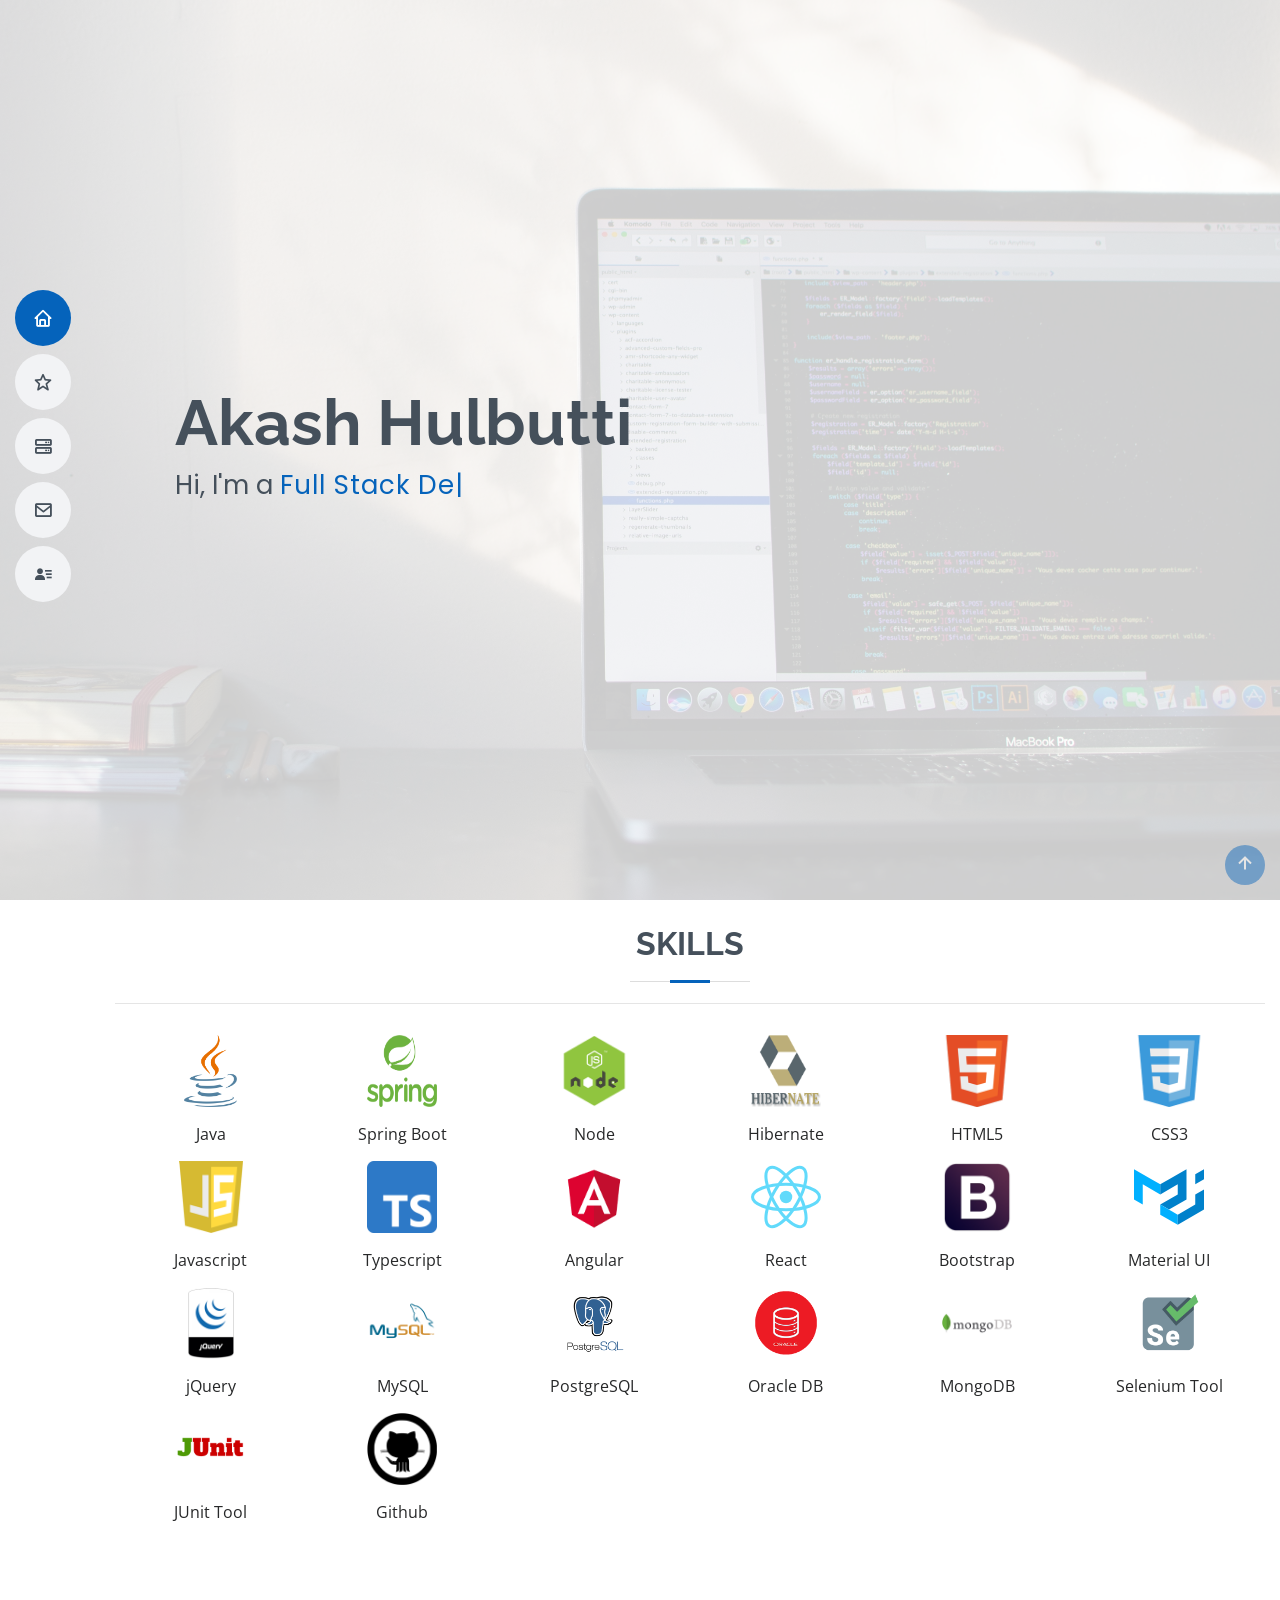
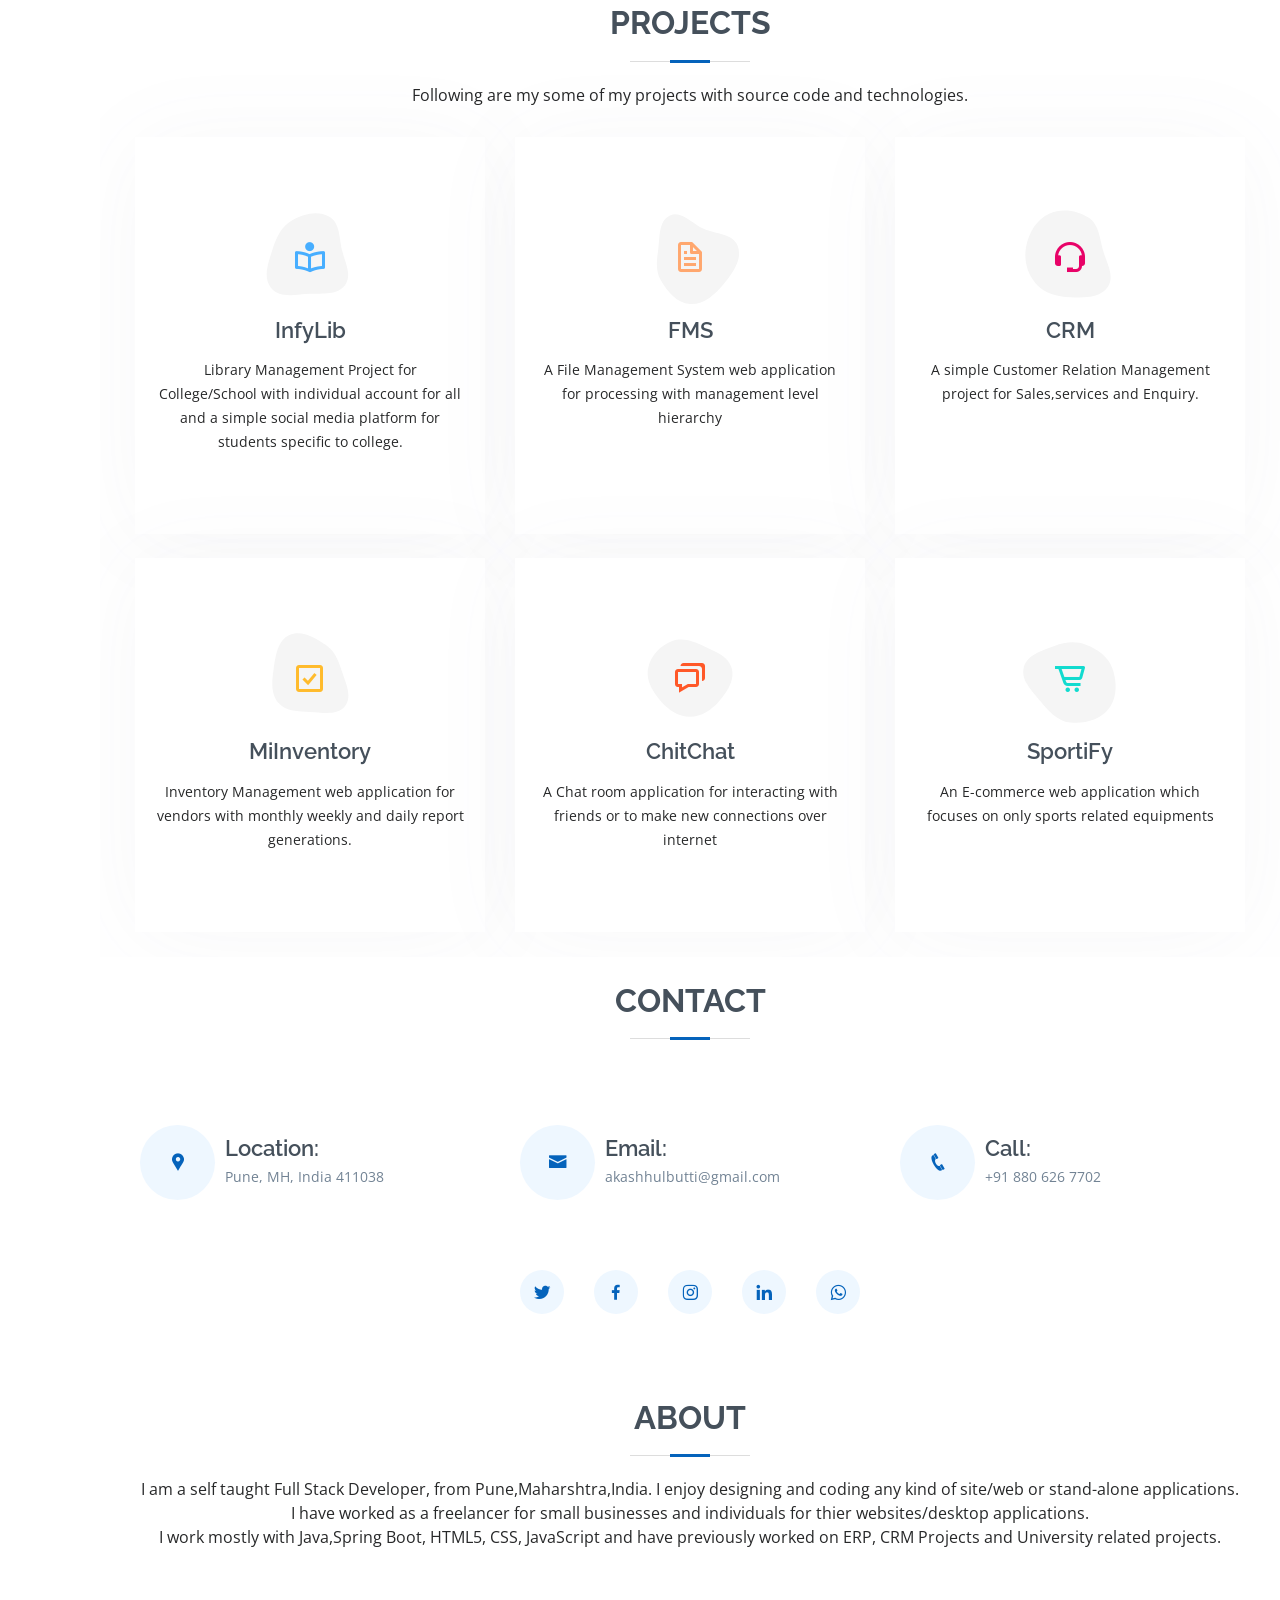
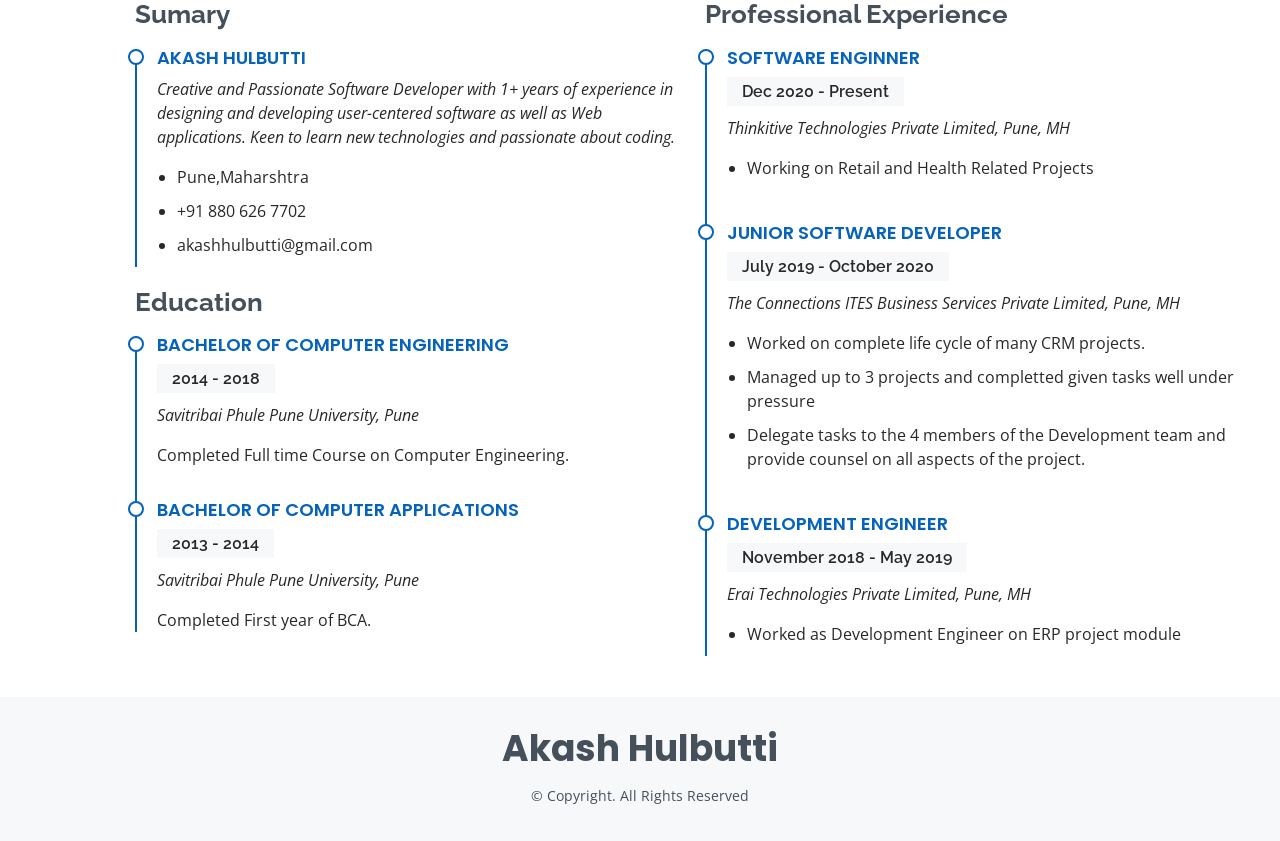
==== index.html @ effd0b64 "Added Portfolio Files" ====
<!DOCTYPE html>
<html lang="en">
  <head>
    <meta charset="utf-8" />
    <meta content="width=device-width, initial-scale=1.0" name="viewport" />

    <title>Akash Hulbutti</title>
    <meta content="" name="description" />
    <meta content="" name="keywords" />
    <link href="assets/img/favicon.png" rel="icon" />
    <link href="assets/img/apple-touch-icon.png" rel="apple-touch-icon" />
    <link
      href="https://fonts.googleapis.com/css?family=Open+Sans:300,300i,400,400i,600,600i,700,700i|Raleway:300,300i,400,400i,500,500i,600,600i,700,700i|Poppins:300,300i,400,400i,500,500i,600,600i,700,700i"
      rel="stylesheet"
    />
    <link
      href="assets/vendor/bootstrap/css/bootstrap.min.css"
      rel="stylesheet"
    />
    <link href="assets/vendor/icofont/icofont.min.css" rel="stylesheet" />
    <link href="assets/vendor/boxicons/css/boxicons.min.css" rel="stylesheet" />
    <link href="assets/vendor/venobox/venobox.css" rel="stylesheet" />
    <link
      href="assets/vendor/owl.carousel/assets/owl.carousel.min.css"
      rel="stylesheet"
    />
    <link href="assets/css/style.css" rel="stylesheet" />
    <link href="assets/vendor/aos/aos.css" rel="stylesheet" />
  </head>

  <body>
    <button type="button" class="mobile-nav-toggle d-xl-none">
      <i class="icofont-navigation-menu"></i>
    </button>
    <header id="header" class="d-flex flex-column justify-content-center">
      <nav class="nav-menu">
        <ul>
          <li class="active">
            <a href="#hero"><i class="bx bx-home"></i> <span>Home</span></a>
          </li>
          <li>
            <a href="#skills"><i class="bx bx-star"></i> <span>Skills</span></a>
          </li> 
          <li>
            <a href="#services"
              ><i class="bx bx-server"></i> <span>Projects</span></a
            >
          </li>
          <li>
            <a href="#contact"
              ><i class="bx bx-envelope"></i> <span>Contact</span></a
            >
          </li>
          <li>
            <a href="#resume"
              ><i class="bx bxs-user-detail"></i> <span>Summary</span></a
            >
          </li>
        </ul>
      </nav>
    </header>
    <section id="hero" class="d-flex flex-column justify-content-center">
      <div class="container" data-aos="zoom-in" data-aos-delay="100">
        <h1>Akash Hulbutti</h1>
        <p>
          Hi, I'm a
          <span class="typed" data-typed-items="Full Stack Developer"></span>
        </p>
      </div>
    </section>
    <main id="main">
    <!--  <section id="about" class="about">
        <div class="container" data-aos="fade-up">
          <div class="section-title">
            <h2>About</h2>
            <p>
              I am a self taught Full Stack Developer, from
              Pune,Maharshtra,India. I enjoy designing and coding any kind of
              site/web or stand-alone applications.
            </p>
            <p>
              I work mostly with Java,Spring Boot, HTML5, CSS, JavaScript and have previously worked on ERP,
              CRM Projects and University related projects.
            </p>
          </div>
        </div>
      </section>  -->  
 <section id="skills" class="skills">
        <div class="container-fluid" data-aos="fade-up">
          <div class="section-title">
            <h2>Skills</h2>
            <hr/>
            <div class="card ml-auto d-flex flex-row justify-content-around align-items-baseline mt-auto col-md-auto">
              <div class="row">
                  <div class="col-6 col-sm-6 col-md-3 col-lg-2">
                    <img alt="" src="assets/img/java-logo.png" class="responsive-img">Java
                  </div>
                  <div class="col-6 col-sm-6 col-md-3 col-lg-2">
                    <img alt="" src="assets/img/spring-boot.png" class="responsive-img">Spring Boot
                  </div>
                  <div class="col-6 col-sm-6 col-md-3 col-lg-2">
                    <img alt="" src="assets/img/nodejs.png" class="responsive-img">Node
                  </div>
                  <div class="col-6 col-sm-6 col-md-3 col-lg-2">
                    <img alt="" src="assets/img/hibernate-logo.png" class="responsive-img">Hibernate
                  </div>
                  <div class="col-6 col-sm-6 col-md-3 col-lg-2">
                    <img alt="" src="assets/img/html5.png" class="responsive-img">HTML5
                  </div>
                  <div class="col-6 col-sm-6 col-md-3 col-lg-2">
                    <img alt="" src="assets/img/css3.png" class="responsive-img">CSS3
                  </div>
                  <div class="col-6 col-sm-6 col-md-3 col-lg-2">
                    <img alt="" src="assets/img/javascript.png" class="responsive-img">Javascript
                  </div>
                  <div class="col-6 col-sm-6 col-md-3 col-lg-2">
                    <img alt="" src="assets/img/typescript-logo.png" class="responsive-img">Typescript
                  </div>
                  <div class="col-6 col-sm-6 col-md-3 col-lg-2">
                    <img alt="" src="assets/img/angular-logo.png" class="responsive-img">Angular
                  </div>
                  <div class="col-6 col-sm-6 col-md-3 col-lg-2">
                    <img alt="" src="assets/img/react-logo.svg" class="responsive-img">React
                  </div>
                  <div class="col-6 col-sm-6 col-md-3 col-lg-2">
                    <img alt="" src="assets/img/bootstrap.png" class="responsive-img">Bootstrap
                  </div>
                  <div class="col-6 col-sm-6 col-md-3 col-lg-2">
                    <img alt="" src="assets/img/material-ui-logo.svg" class="responsive-img">Material UI
                  </div>
                  <div class="col-6 col-sm-6 col-md-3 col-lg-2">
                    <img alt="" src="assets/img/jquery.png" class="responsive-img">jQuery
                  </div>
                  <div class="col-6 col-sm-6 col-md-3 col-lg-2">
                    <img alt="" src="assets/img/mysql-logo.png" class="responsive-img">MySQL
                  </div>
                  <div class="col-6 col-sm-6 col-md-3 col-lg-2">
                    <img alt="" src="assets/img/postgresql.png" class="responsive-img">PostgreSQL
                  </div>
                  <div class="col-6 col-sm-6 col-md-3 col-lg-2">
                    <img alt="" src="assets/img/oracle-db-logo.png" class="responsive-img">Oracle DB
                  </div>
                  <div class="col-6 col-sm-6 col-md-3 col-lg-2">
                    <img alt="" src="assets/img/mongodb.png" class="responsive-img">MongoDB
                  </div>
                  <div class="col-6 col-sm-6 col-md-3 col-lg-2">
                    <img alt="" src="assets/img/selenium-logo.png" class="responsive-img">Selenium Tool
                  </div>
                  <div class="col-6 col-sm-6 col-md-3 col-lg-2">
                    <img alt="" src="assets/img/junit-logo.png" class="responsive-img">JUnit Tool
                  </div>
                  <div class="col-6 col-sm-6 col-md-3 col-lg-2"> 
                    <img alt="" src="assets/img/github.png" class="responsive-img">Github
                  </div> 
                </div>
            </div>
        </div>
      </section>
      <section id="services" class="services">
        <div class="container" data-aos="fade-up">
          <div class="section-title">
            <h2>Projects</h2>
            <p>
              Following are my some of my projects with source code and technologies.
            </p>
          </div>

          <div class="row">
            <div
              class="col-lg-4 col-md-6 d-flex align-items-stretch"
              data-aos="zoom-in"
              data-aos-delay="100"
            >
              <div class="icon-box iconbox-blue">
                <div class="icon">
                  <svg
                    width="100"
                    height="100"
                    viewBox="0 0 600 600"
                    xmlns="http://www.w3.org/2000/svg"
                  >
                    <path
                      stroke="none"
                      stroke-width="0"
                      fill="#f5f5f5"
                      d="M300,521.0016835830174C376.1290562159157,517.8887921683347,466.0731472004068,529.7835943286574,510.70327084640275,468.03025145048787C554.3714126377745,407.6079735673963,508.03601936045806,328.9844924480964,491.2728898941984,256.3432110539036C474.5976632858925,184.082847569629,479.9380746630129,96.60480741107993,416.23090153303,58.64404602377083C348.86323505073057,18.502131276798302,261.93793281208167,40.57373210992963,193.5410806939664,78.93577620505333C130.42746243093433,114.334589627462,98.30271207620316,179.96522072025542,76.75703585869454,249.04625023123273C51.97151888228291,328.5150500222984,13.704378332031375,421.85034740162234,66.52175969318436,486.19268352777647C119.04800174914682,550.1803526380478,217.28368757567262,524.383925680826,300,521.0016835830174"
                    ></path>
                  </svg>
                  <i class="bx bx-book-reader"></i>
                </div>
                <h4><a href="">InfyLib</a></h4>
                <p>
                  Library Management Project for College/School with 
                  individual account for all and a simple social media platform for 
                  students specific to college.       
                </p>
               <!-- <a href=""><i class="bx bxl-git">Source</i></a> -->
              </div>
            </div>

            <div
              class="col-lg-4 col-md-6 d-flex align-items-stretch mt-4 mt-md-0"
              data-aos="zoom-in"
              data-aos-delay="200"
            >
              <div class="icon-box iconbox-orange">
                <div class="icon">
                  <svg
                    width="100"
                    height="100"
                    viewBox="0 0 600 600"
                    xmlns="http://www.w3.org/2000/svg"
                  >
                    <path
                      stroke="none"
                      stroke-width="0"
                      fill="#f5f5f5"
                      d="M300,582.0697525312426C382.5290701553225,586.8405444964366,449.9789794690241,525.3245884688669,502.5850820975895,461.55621195738473C556.606425686781,396.0723002908107,615.8543463187945,314.28637112970534,586.6730223649479,234.56875336149918C558.9533121215079,158.8439757836574,454.9685369536778,164.00468322053177,381.49747125262974,130.76875717737553C312.15926192815925,99.40240125094834,248.97055460311594,18.661163978235184,179.8680185752513,50.54337015887873C110.5421016452524,82.52863877960104,119.82277516462835,180.83849132639028,109.12597500060166,256.43424936330496C100.08760227029461,320.3096726198365,92.17705696193138,384.0621239912766,124.79988738764834,439.7174275375508C164.83382741302287,508.01625554203684,220.96474134820875,577.5009287672846,300,582.0697525312426"
                    ></path>
                  </svg>
                  <i class="bx bx-file"></i>
                </div>
                <h4><a href="">FMS</a></h4>
                <p>
                  A File Management System web application for 
                  processing with management level hierarchy
                </p>
               <!-- <a href=""><i class="bx bxl-git">Source</i></a> -->
              </div>
            </div>

            <div
              class="col-lg-4 col-md-6 d-flex align-items-stretch mt-4 mt-lg-0"
              data-aos="zoom-in"
              data-aos-delay="300"
            >
              <div class="icon-box iconbox-pink">
                <div class="icon">
                  <svg
                    width="100"
                    height="100"
                    viewBox="0 0 600 600"
                    xmlns="http://www.w3.org/2000/svg"
                  >
                    <path
                      stroke="none"
                      stroke-width="0"
                      fill="#f5f5f5"
                      d="M300,541.5067337569781C382.14930387511276,545.0595476570109,479.8736841581634,548.3450877840088,526.4010558755058,480.5488172755941C571.5218469581645,414.80211281144784,517.5187510058486,332.0715597781072,496.52539010469104,255.14436215662573C477.37192572678356,184.95920475031193,473.57363656557914,105.61284051026155,413.0603344069578,65.22779650032875C343.27470386102294,18.654635553484475,251.2091493199835,5.337323636656869,175.0934190732945,40.62881213300186C97.87086631185822,76.43348514350839,51.98124368387456,156.15599469081315,36.44837278890362,239.84606092416172C21.716077023791087,319.22268207091537,43.775223500013084,401.1760424656574,96.891909868211,461.97329694683043C147.22146801428983,519.5804099606455,223.5754009179313,538.201503339737,300,541.5067337569781"
                    ></path>
                  </svg>
                  <i class="bx bx-support"></i>
                </div>
                <h4><a href="">CRM</a></h4>
                <p>
                 A simple Customer Relation Management project for Sales,services
                 and Enquiry.
                </p>
               <!-- <a href=""><i class="bx bxl-git">Source</i></a> -->
              </div>
            </div>

            <div
              class="col-lg-4 col-md-6 d-flex align-items-stretch mt-4"
              data-aos="zoom-in"
              data-aos-delay="100"
            >
              <div class="icon-box iconbox-yellow">
                <div class="icon">
                  <svg
                    width="100"
                    height="100"
                    viewBox="0 0 600 600"
                    xmlns="http://www.w3.org/2000/svg"
                  >
                    <path
                      stroke="none"
                      stroke-width="0"
                      fill="#f5f5f5"
                      d="M300,503.46388370962813C374.79870501325706,506.71871716319447,464.8034551963731,527.1746412648533,510.4981551193396,467.86667711651364C555.9287308511215,408.9015244558933,512.6030010748507,327.5744911775523,490.211057578863,256.5855673507754C471.097692560561,195.9906835881958,447.69079081568157,138.11976852964426,395.19560036434837,102.3242989838813C329.3053358748298,57.3949838291264,248.02791733380457,8.279543830951368,175.87071277845988,42.242879143198664C103.41431057327972,76.34704239035025,93.79494320519305,170.9812938413882,81.28167332365135,250.07896920659033C70.17666984294237,320.27484674793965,64.84698225790005,396.69656628748305,111.28512138212992,450.4950937839243C156.20124167950087,502.5303643271138,231.32542653798444,500.4755392045468,300,503.46388370962813"
                    ></path>
                  </svg>
                  <i class="bx bx-check-square"></i>
                </div>
                <h4><a href="">MiInventory</a></h4>
                <p>
                  Inventory Management web application for vendors with
                  monthly weekly and daily report generations.
                </p>
                <!-- <a href=""><i class="bx bxl-git">Source</i></a> -->
              </div>
            </div>

            <div
              class="col-lg-4 col-md-6 d-flex align-items-stretch mt-4"
              data-aos="zoom-in"
              data-aos-delay="200"
            >
              <div class="icon-box iconbox-red">
                <div class="icon">
                  <svg
                    width="100"
                    height="100"
                    viewBox="0 0 600 600"
                    xmlns="http://www.w3.org/2000/svg"
                  >
                    <path
                      stroke="none"
                      stroke-width="0"
                      fill="#f5f5f5"
                      d="M300,532.3542879108572C369.38199826031484,532.3153073249985,429.10787420159085,491.63046689027357,474.5244479745417,439.17860296908856C522.8885846962883,383.3225815378663,569.1668002868075,314.3205725914397,550.7432151929288,242.7694973846089C532.6665558377875,172.5657663291529,456.2379748765914,142.6223662098291,390.3689995646985,112.34683881706744C326.66090330228417,83.06452184765237,258.84405631176094,53.51806209861945,193.32584062364296,78.48882559362697C121.61183558270385,105.82097193414197,62.805066853699245,167.19869350419734,48.57481801355237,242.6138429142374C34.843463184063346,315.3850353017275,76.69343916112496,383.4422959591041,125.22947124332185,439.3748458443577C170.7312796277747,491.8107796887764,230.57421082200815,532.3932930995766,300,532.3542879108572"
                    ></path>
                  </svg>
                  <i class="bx bx-chat"></i>
                </div>
                <h4><a href="">ChitChat</a></h4>
                <p>
                  A Chat room application for interacting with friends
                  or to make new connections over internet
                </p>
               <!-- <a href=""><i class="bx bxl-git">Source</i></a> -->
              </div>
            </div>

            <div
              class="col-lg-4 col-md-6 d-flex align-items-stretch mt-4"
              data-aos="zoom-in"
              data-aos-delay="300"
            >
              <div class="icon-box iconbox-teal">
                <div class="icon">
                  <svg
                    width="100"
                    height="100"
                    viewBox="0 0 600 600"
                    xmlns="http://www.w3.org/2000/svg"
                  >
                    <path
                      stroke="none"
                      stroke-width="0"
                      fill="#f5f5f5"
                      d="M300,566.797414625762C385.7384707136149,576.1784315230908,478.7894351017131,552.8928747891023,531.9192734346935,484.94944893311C584.6109503024035,417.5663521118492,582.489472248146,322.67544863468447,553.9536738515405,242.03673114598146C529.1557734026468,171.96086150256528,465.24506316201064,127.66468636344209,395.9583748389544,100.7403814666027C334.2173773831606,76.7482773500951,269.4350130405921,84.62216499799875,207.1952322260088,107.2889140133804C132.92018162631612,134.33871894543012,41.79353780512637,160.00259165414826,22.644507872594943,236.69541883565114C3.319112789854554,314.0945973066697,72.72355303640163,379.243833228382,124.04198916343866,440.3218312028393C172.9286146004772,498.5055451809895,224.45579914871206,558.5317968840102,300,566.797414625762"
                    ></path>
                  </svg>
                  <i class="bx bx-cart-alt"></i>
                </div>
                <h4><a href="">SportiFy</a></h4>
                <p>
                  An E-commerce web application which focuses on only
                  sports related equipments
                </p>
              <!-- <a href=""><i class="bx bxl-git">Source</i></a> -->
              </div>
            </div>
          </div>
        </div>
      </section>
      <section id="contact" class="contact">
        <div class="container" data-aos="fade-up">
          <div class="section-title">
            <h2>Contact</h2>
          </div>
          <div class="row ">
              <!-- <div class="info align-self-auto center-align"> -->
                <div class="info address col-12 col-sm-12 col-md-4 col-lg-4">
                  <i class="icofont-google-map"></i>
                  <h4>Location:</h4>
                  <p>Pune, MH, India 411038</p>
                </div>
                <div class="info email col-12 col-sm-12 col-md-4 col-lg-4">
                  <i class="icofont-envelope"></i>
                  <h4>Email:</h4>
                  <p>akashhulbutti@gmail.com</p>
                </div>

                <div class="info phone col-12 col-sm-12 col-md-4 col-lg-4">
                  <i class="icofont-phone"></i>
                  <h4>Call:</h4>
                  <p>+91 880 626 7702</p>
                </div>
            <!-- </div> -->
          </div>
          <div class="row d-flex flex-row justify-content-center">
              <div class="social-links ">
                <div class="social-item">
                  <a href="https://twitter.com/akashhulbutti" class="twitter"><i class="bx bxl-twitter"></i></a>
                </div>
                <div class="social-item">
                  <a href="https://www.facebook.com/akash.hulbutti/" class="facebook"><i class="bx bxl-facebook"></i></a>
                </div>
                <div class="social-item">
                  <a href="https://www.instagram.com/akashhulbutti/" class="instagram"><i class="bx bxl-instagram"></i></a>
                </div>
                <div class="social-item">
                  <a href="https://www.linkedin.com/in/akash-hulbutti-a1905286/" class="linkedin"><i class="bx bxl-linkedin"></i></a>
              </div>
              <div class="social-item">
                <a href="https://wa.me/8806267702" class="whatsapp"><i class="bx bxl-whatsapp"></i></a>
            </div>
            </div>
          </div>
        </div>
      </section>
      <section id="resume" class="resume">
        <div class="container" data-aos="fade-up">
          <div class="section-title">
            <h2>About</h2>
            <p>
              I am a self taught Full Stack Developer, from
              Pune,Maharshtra,India. I enjoy designing and coding any kind of
              site/web or stand-alone applications.
            </p>
            <p> I have worked as a freelancer for small businesses and individuals for thier websites/desktop applications.</p>
            <p>
              I work mostly with Java,Spring Boot, HTML5, CSS, JavaScript and have previously worked on ERP,
              CRM Projects and University related projects.
            </p>
          </div>
          <div class="row">
            <div class="col-lg-6">
              <h3 class="resume-title">Sumary</h3>
              <div class="resume-item pb-0">
                <h4>Akash Hulbutti</h4>
                <p>
                  <em>Creative and Passionate Software Developer with 1+
                    years of experience in designing and developing user-centered
                    software as well as Web applications. Keen to learn new technologies and passionate about
                    coding.
                    </em
                  >
                </p>
                <ul>
                  <li>Pune,Maharshtra</li>
                  <li>+91 880 626 7702</li>
                  <li>akashhulbutti@gmail.com</li>
                </ul>
              </div>

              <h3 class="resume-title">Education</h3>
              <div class="resume-item">
                <h4>Bachelor of Computer Engineering</h4>
                <h5>2014 - 2018</h5>
                <p><em>Savitribai Phule Pune University, Pune</em></p>
                <p>
                  Completed Full time Course on Computer Engineering.
                </p>
              </div>
              <div class="resume-item">
                <h4>Bachelor of Computer Applications</h4>
                <h5>2013 - 2014</h5>
                <p><em>Savitribai Phule Pune University, Pune</em></p>
                <p>
                  Completed First year of BCA.
                </p>
              </div>
            </div>
            <div class="col-lg-6">
              <h3 class="resume-title">Professional Experience</h3>
                <div class="resume-item">
                <h4>Software Enginner</h4>
                <h5>Dec 2020 - Present</h5>
                <p><em>Thinkitive Technologies Private Limited, Pune, MH </em></p>
                <ul>
                  <li>
                   Working on Retail and Health Related Projects
                  </li>
                </ul>
              </div>
              <div class="resume-item">
                <h4>Junior Software Developer</h4>
                <h5>July 2019 - October 2020</h5>
                <p><em>The Connections ITES Business Services Private Limited, Pune, MH </em></p>
                <ul>
                  <li>
                    Worked on complete life cycle of many CRM projects.
                  </li>
                  <li>
                    Managed up to 3 projects and completted given tasks well under pressure
                  </li>
                  <li>
                    Delegate tasks to the 4 members of the Development team and
                    provide counsel on all aspects of the project.
                  </li>
                </ul>
              </div>
              <div class="resume-item">
                <h4>Development Engineer</h4>
                <h5>November 2018 - May 2019</h5>
                <p><em>Erai Technologies Private Limited, Pune, MH</em></p>
                <ul>
                  <li>
                   Worked as Development Engineer on ERP project module
                  </li>
                </ul>
              </div>
            </div>
          </div>
        </div>
      </section>
    </main>
    <footer id="footer">
      <div class="container">
        <h3>Akash Hulbutti</h3>
        <div class="copyright">
          &copy; Copyright. All Rights Reserved
        </div>
        <!-- <div class="credits">
           Designed by <h5>Akash Hulbutti</h5 >
        </div> -->
      </div>
    </footer>
    <a href="#" class="back-to-top"><i class="bx bx-up-arrow-alt"></i></a>
    <div id="preloader"></div>
    <script src="assets/vendor/jquery/jquery.min.js"></script>
    <script src="assets/vendor/bootstrap/js/bootstrap.bundle.min.js"></script>
    <script src="assets/vendor/jquery.easing/jquery.easing.min.js"></script>
    <script src="assets/vendor/php-email-form/validate.js"></script>
    <script src="assets/vendor/waypoints/jquery.waypoints.min.js"></script>
    <script src="assets/vendor/counterup/counterup.min.js"></script>
    <script src="assets/vendor/isotope-layout/isotope.pkgd.min.js"></script>
    <script src="assets/vendor/venobox/venobox.min.js"></script>
    <script src="assets/vendor/owl.carousel/owl.carousel.min.js"></script>
    <script src="assets/vendor/typed.js/typed.min.js"></script>
    <script src="assets/vendor/aos/aos.js"></script>
    <script src="assets/js/main.js"></script>
  </body>
</html>
---- assets/vendor/venobox/venobox.css ----
/* ------ venobox.css --------*/
.vbox-overlay *, .vbox-overlay *:before, .vbox-overlay *:after{
    -webkit-backface-visibility: hidden;
    -webkit-box-sizing:border-box;
    -moz-box-sizing:border-box;
    box-sizing:border-box;
}
.vbox-overlay * { 
    -webkit-backface-visibility: visible;
    backface-visibility: visible;
}
.vbox-overlay{
    display: -webkit-flex;
    display: flex;
    -webkit-flex-direction: column;
    flex-direction: column;
    -webkit-justify-content: center;
    justify-content: center;
    -webkit-align-items: center;
    align-items: center;
    position: fixed;
    left: 0;
    top: 0;
    bottom: 0;
    right: 0;
    z-index: 999999;
}

/* ----- navigation ----- */
.vbox-title{
    width: 100%;
    height: 40px;
    float: left;
    text-align: center;
    line-height: 28px;
    font-size: 12px;
    padding: 6px 50px;
    overflow: hidden;
    position: fixed;
    display: none;
    left: 0;
    z-index: 89;
}
.vbox-close{
    cursor: pointer;
    position: fixed;
    top: -1px;
    right: 0;
    width: 50px;
    height: 40px;
    padding: 6px;
    display: block;
    background-position:10px center;
    overflow: hidden;
    font-size: 24px;
    line-height: 1;
    text-align: center;
    z-index: 99;
}
.vbox-left{
    cursor: pointer;
    position: fixed;
    left: 0;
    height: 40px;
    overflow: hidden;
    line-height: 28px;
    font-size: 12px;
    z-index: 99;
    display: flex;
    align-items:center;
}
.vbox-num{
    display: inline-block;
    margin: 6px 0 6px 15px;
}
/* ----- Social share ----- */
.vbox-share{
    line-height: 28px;
    font-size: 12px;
    overflow: hidden;
    position: fixed;
    left: 0;
    z-index: 98;
    display: flex;
    align-items:center;
    justify-content: center;
    width: 100%;
    text-align: center;
}
.vbox-share svg{
    max-height: 28px;
    width: 28px;
    z-index: 10;
    margin-left: 12px;
    margin-top: 6px;
    margin-bottom: 6px;
    vertical-align: middle;
}


/* ----- navigation ARROWS ----- */
.vbox-next, .vbox-prev{
    position: fixed;
    top: 50%;
    margin-top: -15px;
    overflow: hidden;
    cursor: pointer;
    display: block;
    width: 45px;
    height: 45px;
    z-index: 99;
}
.vbox-next span, .vbox-prev span{
    position: relative;
    width: 20px;
    height: 20px;
    border: 2px solid transparent;
    border-top-color: #B6B6B6;
    border-right-color: #B6B6B6;
    text-indent: -100px;
    position: absolute;
    top: 8px;
    display: block;
}
.vbox-prev{
    left: 15px;
}
.vbox-next{
    right: 15px;
}
.vbox-prev span{
    left: 10px;
    -ms-transform: rotate(-135deg);
    -webkit-transform: rotate(-135deg);
    transform: rotate(-135deg);
}
.vbox-next span{
    -ms-transform: rotate(45deg);
    -webkit-transform: rotate(45deg);
    transform: rotate(45deg);
    right: 10px;
}
/* ------- inline window ------ */
.vbox-inline{
    width: 420px;
    height: 315px;
    height: 70vh;
    padding: 10px;
    background: #fff;
    margin: 0 auto;
    overflow: auto;
    text-align: left;
}
/* ------- Video & iFrames window ------ */
.venoframe{
    max-width: 100%;
    width: 100%;
    border: none;
    width: 100%;
    height: 260px;
    height: 70vh;
}
.venoframe.vbvid{
    height: 260px;
}
@media (min-width: 768px) {
    .venoframe, .vbox-inline{
        width: 90%;
        height: 360px;
        height: 70vh;
    }
    .venoframe.vbvid{
        width: 640px;
        height: 360px;
    }
}
@media (min-width: 992px) {
    .venoframe, .vbox-inline{
        max-width: 1200px;
        width: 80%;
        height: 540px;
        height: 70vh;
    }
    .venoframe.vbvid{
        width: 960px;
        height: 540px;
    }
}
/* 
Please do NOT edit this part! 
or at least read this note: http://i.imgur.com/7C0ws9e.gif
*/
.vbox-open{
    overflow: hidden;
}
.vbox-container{
    position: absolute;
    left: 0;
    right: 0;
    top: 0;
    bottom: 0;
    overflow-x: hidden;
    overflow-y: scroll;
    overflow-scrolling: touch;
    -webkit-overflow-scrolling: touch;
    z-index: 20;
    max-height: 100%;

}

.vbox-content{
    text-align: center;
    float: left;
    width: 100%;
    position: relative;
    overflow: hidden;
    padding: 20px 4%;
}
.vbox-container img{
    max-width: 100%;
    height: auto;
}
.vbox-figlio{
    box-shadow: 0 0 12px rgba(0,0,0,0.19), 0 6px 6px rgba(0,0,0,0.23);
    max-width: 100%;
    text-align: initial;
}
img.vbox-figlio{
    -webkit-user-select: none;
-khtml-user-select: none;
-moz-user-select: none;
-o-user-select: none;
user-select: none;
}
.vbox-content.swipe-left{
    margin-left: -200px !important;
}
.vbox-content.swipe-right{
    margin-left: 200px !important;
}
.vbox-animated{
    webkit-transition: margin 300ms ease-out;
    transition: margin 300ms ease-out;
}

/* ---------- preloader ----------
 * SPINKIT 
 * http://tobiasahlin.com/spinkit/
-------------------------------- */
.sk-double-bounce,.sk-rotating-plane{width:40px;height:40px;margin:40px auto}.sk-rotating-plane{background-color:#333;-webkit-animation:sk-rotatePlane 1.2s infinite ease-in-out;animation:sk-rotatePlane 1.2s infinite ease-in-out}@-webkit-keyframes sk-rotatePlane{0%{-webkit-transform:perspective(120px) rotateX(0) rotateY(0);transform:perspective(120px) rotateX(0) rotateY(0)}50%{-webkit-transform:perspective(120px) rotateX(-180.1deg) rotateY(0);transform:perspective(120px) rotateX(-180.1deg) rotateY(0)}100%{-webkit-transform:perspective(120px) rotateX(-180deg) rotateY(-179.9deg);transform:perspective(120px) rotateX(-180deg) rotateY(-179.9deg)}}@keyframes sk-rotatePlane{0%{-webkit-transform:perspective(120px) rotateX(0) rotateY(0);transform:perspective(120px) rotateX(0) rotateY(0)}50%{-webkit-transform:perspective(120px) rotateX(-180.1deg) rotateY(0);transform:perspective(120px) rotateX(-180.1deg) rotateY(0)}100%{-webkit-transform:perspective(120px) rotateX(-180deg) rotateY(-179.9deg);transform:perspective(120px) rotateX(-180deg) rotateY(-179.9deg)}}.sk-double-bounce{position:relative}.sk-double-bounce .sk-child{width:100%;height:100%;border-radius:50%;background-color:#333;opacity:.6;position:absolute;top:0;left:0;-webkit-animation:sk-doubleBounce 2s infinite ease-in-out;animation:sk-doubleBounce 2s infinite ease-in-out}.sk-chasing-dots .sk-child,.sk-spinner-pulse,.sk-three-bounce .sk-child{background-color:#333;border-radius:100%}.sk-double-bounce .sk-double-bounce2{-webkit-animation-delay:-1s;animation-delay:-1s}@-webkit-keyframes sk-doubleBounce{0%,100%{-webkit-transform:scale(0);transform:scale(0)}50%{-webkit-transform:scale(1);transform:scale(1)}}@keyframes sk-doubleBounce{0%,100%{-webkit-transform:scale(0);transform:scale(0)}50%{-webkit-transform:scale(1);transform:scale(1)}}.sk-wave{margin:40px auto;width:50px;height:40px;text-align:center;font-size:10px}.sk-wave .sk-rect{background-color:#333;height:100%;width:6px;display:inline-block;-webkit-animation:sk-waveStretchDelay 1.2s infinite ease-in-out;animation:sk-waveStretchDelay 1.2s infinite ease-in-out}.sk-wave .sk-rect1{-webkit-animation-delay:-1.2s;animation-delay:-1.2s}.sk-wave .sk-rect2{-webkit-animation-delay:-1.1s;animation-delay:-1.1s}.sk-wave .sk-rect3{-webkit-animation-delay:-1s;animation-delay:-1s}.sk-wave .sk-rect4{-webkit-animation-delay:-.9s;animation-delay:-.9s}.sk-wave .sk-rect5{-webkit-animation-delay:-.8s;animation-delay:-.8s}@-webkit-keyframes sk-waveStretchDelay{0%,100%,40%{-webkit-transform:scaleY(.4);transform:scaleY(.4)}20%{-webkit-transform:scaleY(1);transform:scaleY(1)}}@keyframes sk-waveStretchDelay{0%,100%,40%{-webkit-transform:scaleY(.4);transform:scaleY(.4)}20%{-webkit-transform:scaleY(1);transform:scaleY(1)}}.sk-wandering-cubes{margin:40px auto;width:40px;height:40px;position:relative}.sk-wandering-cubes .sk-cube{background-color:#333;width:10px;height:10px;position:absolute;top:0;left:0;-webkit-animation:sk-wanderingCube 1.8s ease-in-out -1.8s infinite both;animation:sk-wanderingCube 1.8s ease-in-out -1.8s infinite both}.sk-chasing-dots,.sk-spinner-pulse{width:40px;height:40px;margin:40px auto}.sk-wandering-cubes .sk-cube2{-webkit-animation-delay:-.9s;animation-delay:-.9s}@-webkit-keyframes sk-wanderingCube{0%{-webkit-transform:rotate(0);transform:rotate(0)}25%{-webkit-transform:translateX(30px) rotate(-90deg) scale(.5);transform:translateX(30px) rotate(-90deg) scale(.5)}50%{-webkit-transform:translateX(30px) translateY(30px) rotate(-179deg);transform:translateX(30px) translateY(30px) rotate(-179deg)}50.1%{-webkit-transform:translateX(30px) translateY(30px) rotate(-180deg);transform:translateX(30px) translateY(30px) rotate(-180deg)}75%{-webkit-transform:translateX(0) translateY(30px) rotate(-270deg) scale(.5);transform:translateX(0) translateY(30px) rotate(-270deg) scale(.5)}100%{-webkit-transform:rotate(-360deg);transform:rotate(-360deg)}}@keyframes sk-wanderingCube{0%{-webkit-transform:rotate(0);transform:rotate(0)}25%{-webkit-transform:translateX(30px) rotate(-90deg) scale(.5);transform:translateX(30px) rotate(-90deg) scale(.5)}50%{-webkit-transform:translateX(30px) translateY(30px) rotate(-179deg);transform:translateX(30px) translateY(30px) rotate(-179deg)}50.1%{-webkit-transform:translateX(30px) translateY(30px) rotate(-180deg);transform:translateX(30px) translateY(30px) rotate(-180deg)}75%{-webkit-transform:translateX(0) translateY(30px) rotate(-270deg) scale(.5);transform:translateX(0) translateY(30px) rotate(-270deg) scale(.5)}100%{-webkit-transform:rotate(-360deg);transform:rotate(-360deg)}}.sk-spinner-pulse{-webkit-animation:sk-pulseScaleOut 1s infinite ease-in-out;animation:sk-pulseScaleOut 1s infinite ease-in-out}@-webkit-keyframes sk-pulseScaleOut{0%{-webkit-transform:scale(0);transform:scale(0)}100%{-webkit-transform:scale(1);transform:scale(1);opacity:0}}@keyframes sk-pulseScaleOut{0%{-webkit-transform:scale(0);transform:scale(0)}100%{-webkit-transform:scale(1);transform:scale(1);opacity:0}}.sk-chasing-dots{position:relative;text-align:center;-webkit-animation:sk-chasingDotsRotate 2s infinite linear;animation:sk-chasingDotsRotate 2s infinite linear}.sk-chasing-dots .sk-child{width:60%;height:60%;display:inline-block;position:absolute;top:0;-webkit-animation:sk-chasingDotsBounce 2s infinite ease-in-out;animation:sk-chasingDotsBounce 2s infinite ease-in-out}.sk-chasing-dots .sk-dot2{top:auto;bottom:0;-webkit-animation-delay:-1s;animation-delay:-1s}@-webkit-keyframes sk-chasingDotsRotate{100%{-webkit-transform:rotate(360deg);transform:rotate(360deg)}}@keyframes sk-chasingDotsRotate{100%{-webkit-transform:rotate(360deg);transform:rotate(360deg)}}@-webkit-keyframes sk-chasingDotsBounce{0%,100%{-webkit-transform:scale(0);transform:scale(0)}50%{-webkit-transform:scale(1);transform:scale(1)}}@keyframes sk-chasingDotsBounce{0%,100%{-webkit-transform:scale(0);transform:scale(0)}50%{-webkit-transform:scale(1);transform:scale(1)}}.sk-three-bounce{margin:40px auto;width:80px;text-align:center}.sk-three-bounce .sk-child{width:20px;height:20px;display:inline-block;-webkit-animation:sk-three-bounce 1.4s ease-in-out 0s infinite both;animation:sk-three-bounce 1.4s ease-in-out 0s infinite both}.sk-circle .sk-child:before,.sk-fading-circle .sk-circle:before{display:block;border-radius:100%;content:'';background-color:#333}.sk-three-bounce .sk-bounce1{-webkit-animation-delay:-.32s;animation-delay:-.32s}.sk-three-bounce .sk-bounce2{-webkit-animation-delay:-.16s;animation-delay:-.16s}@-webkit-keyframes sk-three-bounce{0%,100%,80%{-webkit-transform:scale(0);transform:scale(0)}40%{-webkit-transform:scale(1);transform:scale(1)}}@keyframes sk-three-bounce{0%,100%,80%{-webkit-transform:scale(0);transform:scale(0)}40%{-webkit-transform:scale(1);transform:scale(1)}}.sk-circle{margin:40px auto;width:40px;height:40px;position:relative}.sk-circle .sk-child{width:100%;height:100%;position:absolute;left:0;top:0}.sk-circle .sk-child:before{margin:0 auto;width:15%;height:15%;-webkit-animation:sk-circleBounceDelay 1.2s infinite ease-in-out both;animation:sk-circleBounceDelay 1.2s infinite ease-in-out both}.sk-circle .sk-circle2{-webkit-transform:rotate(30deg);-ms-transform:rotate(30deg);transform:rotate(30deg)}.sk-circle .sk-circle3{-webkit-transform:rotate(60deg);-ms-transform:rotate(60deg);transform:rotate(60deg)}.sk-circle .sk-circle4{-webkit-transform:rotate(90deg);-ms-transform:rotate(90deg);transform:rotate(90deg)}.sk-circle .sk-circle5{-webkit-transform:rotate(120deg);-ms-transform:rotate(120deg);transform:rotate(120deg)}.sk-circle .sk-circle6{-webkit-transform:rotate(150deg);-ms-transform:rotate(150deg);transform:rotate(150deg)}.sk-circle .sk-circle7{-webkit-transform:rotate(180deg);-ms-transform:rotate(180deg);transform:rotate(180deg)}.sk-circle .sk-circle8{-webkit-transform:rotate(210deg);-ms-transform:rotate(210deg);transform:rotate(210deg)}.sk-circle .sk-circle9{-webkit-transform:rotate(240deg);-ms-transform:rotate(240deg);transform:rotate(240deg)}.sk-circle .sk-circle10{-webkit-transform:rotate(270deg);-ms-transform:rotate(270deg);transform:rotate(270deg)}.sk-circle .sk-circle11{-webkit-transform:rotate(300deg);-ms-transform:rotate(300deg);transform:rotate(300deg)}.sk-circle .sk-circle12{-webkit-transform:rotate(330deg);-ms-transform:rotate(330deg);transform:rotate(330deg)}.sk-circle .sk-circle2:before{-webkit-animation-delay:-1.1s;animation-delay:-1.1s}.sk-circle .sk-circle3:before{-webkit-animation-delay:-1s;animation-delay:-1s}.sk-circle .sk-circle4:before{-webkit-animation-delay:-.9s;animation-delay:-.9s}.sk-circle .sk-circle5:before{-webkit-animation-delay:-.8s;animation-delay:-.8s}.sk-circle .sk-circle6:before{-webkit-animation-delay:-.7s;animation-delay:-.7s}.sk-circle .sk-circle7:before{-webkit-animation-delay:-.6s;animation-delay:-.6s}.sk-circle .sk-circle8:before{-webkit-animation-delay:-.5s;animation-delay:-.5s}.sk-circle .sk-circle9:before{-webkit-animation-delay:-.4s;animation-delay:-.4s}.sk-circle .sk-circle10:before{-webkit-animation-delay:-.3s;animation-delay:-.3s}.sk-circle .sk-circle11:before{-webkit-animation-delay:-.2s;animation-delay:-.2s}.sk-circle .sk-circle12:before{-webkit-animation-delay:-.1s;animation-delay:-.1s}@-webkit-keyframes sk-circleBounceDelay{0%,100%,80%{-webkit-transform:scale(0);transform:scale(0)}40%{-webkit-transform:scale(1);transform:scale(1)}}@keyframes sk-circleBounceDelay{0%,100%,80%{-webkit-transform:scale(0);transform:scale(0)}40%{-webkit-transform:scale(1);transform:scale(1)}}.sk-cube-grid{width:40px;height:40px;margin:40px auto}.sk-cube-grid .sk-cube{width:33.33%;height:33.33%;background-color:#333;float:left;-webkit-animation:sk-cubeGridScaleDelay 1.3s infinite ease-in-out;animation:sk-cubeGridScaleDelay 1.3s infinite ease-in-out}.sk-cube-grid .sk-cube1{-webkit-animation-delay:.2s;animation-delay:.2s}.sk-cube-grid .sk-cube2{-webkit-animation-delay:.3s;animation-delay:.3s}.sk-cube-grid .sk-cube3{-webkit-animation-delay:.4s;animation-delay:.4s}.sk-cube-grid .sk-cube4{-webkit-animation-delay:.1s;animation-delay:.1s}.sk-cube-grid .sk-cube5{-webkit-animation-delay:.2s;animation-delay:.2s}.sk-cube-grid .sk-cube6{-webkit-animation-delay:.3s;animation-delay:.3s}.sk-cube-grid .sk-cube7{-webkit-animation-delay:0ms;animation-delay:0ms}.sk-cube-grid .sk-cube8{-webkit-animation-delay:.1s;animation-delay:.1s}.sk-cube-grid .sk-cube9{-webkit-animation-delay:.2s;animation-delay:.2s}@-webkit-keyframes sk-cubeGridScaleDelay{0%,100%,70%{-webkit-transform:scale3D(1,1,1);transform:scale3D(1,1,1)}35%{-webkit-transform:scale3D(0,0,1);transform:scale3D(0,0,1)}}@keyframes sk-cubeGridScaleDelay{0%,100%,70%{-webkit-transform:scale3D(1,1,1);transform:scale3D(1,1,1)}35%{-webkit-transform:scale3D(0,0,1);transform:scale3D(0,0,1)}}.sk-fading-circle{margin:40px auto;width:40px;height:40px;position:relative}.sk-fading-circle .sk-circle{width:100%;height:100%;position:absolute;left:0;top:0}.sk-fading-circle .sk-circle:before{margin:0 auto;width:15%;height:15%;-webkit-animation:sk-circleFadeDelay 1.2s infinite ease-in-out both;animation:sk-circleFadeDelay 1.2s infinite ease-in-out both}.sk-fading-circle .sk-circle2{-webkit-transform:rotate(30deg);-ms-transform:rotate(30deg);transform:rotate(30deg)}.sk-fading-circle .sk-circle3{-webkit-transform:rotate(60deg);-ms-transform:rotate(60deg);transform:rotate(60deg)}.sk-fading-circle .sk-circle4{-webkit-transform:rotate(90deg);-ms-transform:rotate(90deg);transform:rotate(90deg)}.sk-fading-circle .sk-circle5{-webkit-transform:rotate(120deg);-ms-transform:rotate(120deg);transform:rotate(120deg)}.sk-fading-circle .sk-circle6{-webkit-transform:rotate(150deg);-ms-transform:rotate(150deg);transform:rotate(150deg)}.sk-fading-circle .sk-circle7{-webkit-transform:rotate(180deg);-ms-transform:rotate(180deg);transform:rotate(180deg)}.sk-fading-circle .sk-circle8{-webkit-transform:rotate(210deg);-ms-transform:rotate(210deg);transform:rotate(210deg)}.sk-fading-circle .sk-circle9{-webkit-transform:rotate(240deg);-ms-transform:rotate(240deg);transform:rotate(240deg)}.sk-fading-circle .sk-circle10{-webkit-transform:rotate(270deg);-ms-transform:rotate(270deg);transform:rotate(270deg)}.sk-fading-circle .sk-circle11{-webkit-transform:rotate(300deg);-ms-transform:rotate(300deg);transform:rotate(300deg)}.sk-fading-circle .sk-circle12{-webkit-transform:rotate(330deg);-ms-transform:rotate(330deg);transform:rotate(330deg)}.sk-fading-circle .sk-circle2:before{-webkit-animation-delay:-1.1s;animation-delay:-1.1s}.sk-fading-circle .sk-circle3:before{-webkit-animation-delay:-1s;animation-delay:-1s}.sk-fading-circle .sk-circle4:before{-webkit-animation-delay:-.9s;animation-delay:-.9s}.sk-fading-circle .sk-circle5:before{-webkit-animation-delay:-.8s;animation-delay:-.8s}.sk-fading-circle .sk-circle6:before{-webkit-animation-delay:-.7s;animation-delay:-.7s}.sk-fading-circle .sk-circle7:before{-webkit-animation-delay:-.6s;animation-delay:-.6s}.sk-fading-circle .sk-circle8:before{-webkit-animation-delay:-.5s;animation-delay:-.5s}.sk-fading-circle .sk-circle9:before{-webkit-animation-delay:-.4s;animation-delay:-.4s}.sk-fading-circle .sk-circle10:before{-webkit-animation-delay:-.3s;animation-delay:-.3s}.sk-fading-circle .sk-circle11:before{-webkit-animation-delay:-.2s;animation-delay:-.2s}.sk-fading-circle .sk-circle12:before{-webkit-animation-delay:-.1s;animation-delay:-.1s}@-webkit-keyframes sk-circleFadeDelay{0%,100%,39%{opacity:0}40%{opacity:1}}@keyframes sk-circleFadeDelay{0%,100%,39%{opacity:0}40%{opacity:1}}.sk-folding-cube{margin:40px auto;width:40px;height:40px;position:relative;-webkit-transform:rotateZ(45deg);transform:rotateZ(45deg)}.sk-folding-cube .sk-cube{float:left;width:50%;height:50%;position:relative;-webkit-transform:scale(1.1);-ms-transform:scale(1.1);transform:scale(1.1)}.sk-folding-cube .sk-cube:before{content:'';position:absolute;top:0;left:0;width:100%;height:100%;background-color:#333;-webkit-animation:sk-foldCubeAngle 2.4s infinite linear both;animation:sk-foldCubeAngle 2.4s infinite linear both;-webkit-transform-origin:100% 100%;-ms-transform-origin:100% 100%;transform-origin:100% 100%}.sk-folding-cube .sk-cube2{-webkit-transform:scale(1.1) rotateZ(90deg);transform:scale(1.1) rotateZ(90deg)}.sk-folding-cube .sk-cube3{-webkit-transform:scale(1.1) rotateZ(180deg);transform:scale(1.1) rotateZ(180deg)}.sk-folding-cube .sk-cube4{-webkit-transform:scale(1.1) rotateZ(270deg);transform:scale(1.1) rotateZ(270deg)}.sk-folding-cube .sk-cube2:before{-webkit-animation-delay:.3s;animation-delay:.3s}.sk-folding-cube .sk-cube3:before{-webkit-animation-delay:.6s;animation-delay:.6s}.sk-folding-cube .sk-cube4:before{-webkit-animation-delay:.9s;animation-delay:.9s}@-webkit-keyframes sk-foldCubeAngle{0%,10%{-webkit-transform:perspective(140px) rotateX(-180deg);transform:perspective(140px) rotateX(-180deg);opacity:0}25%,75%{-webkit-transform:perspective(140px) rotateX(0);transform:perspective(140px) rotateX(0);opacity:1}100%,90%{-webkit-transform:perspective(140px) rotateY(180deg);transform:perspective(140px) rotateY(180deg);opacity:0}}@keyframes sk-foldCubeAngle{0%,10%{-webkit-transform:perspective(140px) rotateX(-180deg);transform:perspective(140px) rotateX(-180deg);opacity:0}25%,75%{-webkit-transform:perspective(140px) rotateX(0);transform:perspective(140px) rotateX(0);opacity:1}100%,90%{-webkit-transform:perspective(140px) rotateY(180deg);transform:perspective(140px) rotateY(180deg);opacity:0}}
---- assets/css/style.css ----
body {
  font-family: "Open Sans", sans-serif;
  color: #272829;
}

a {
  color: #0563bb;
}

a:hover {
  color: #067ded;
  text-decoration: none;
}

h1, h2, h3, h4, h5, h6 {
  font-family: "Raleway", sans-serif;
}
.back-to-top {
  position: fixed;
  display: none;
  width: 40px;
  height: 40px;
  border-radius: 50px;
  right: 15px;
  bottom: 15px;
  background: #0563bb;
  color: #fff;
  transition: display 0.5s ease-in-out;
  z-index: 99999;
}

.back-to-top i {
  font-size: 24px;
  position: absolute;
  top: 7px;
  left: 8px;
}

.back-to-top:hover {
  color: #fff;
  background: #0678e3;
  transition: background 0.2s ease-in-out;
}

#preloader {
  position: fixed;
  top: 0;
  left: 0;
  right: 0;
  bottom: 0;
  z-index: 9999;
  overflow: hidden;
  background: #fff;
}

#preloader:before {
  content: "";
  position: fixed;
  top: calc(50% - 30px);
  left: calc(50% - 30px);
  border: 6px solid #0563bb;
  border-top-color: #fff;
  border-bottom-color: #fff;
  border-radius: 50%;
  width: 60px;
  height: 60px;
  -webkit-animation: animate-preloader 1s linear infinite;
  animation: animate-preloader 1s linear infinite;
}

@-webkit-keyframes animate-preloader {
  0% {
    transform: rotate(0deg);
  }
  100% {
    transform: rotate(360deg);
  }
}

@keyframes animate-preloader {
  0% {
    transform: rotate(0deg);
  }
  100% {
    transform: rotate(360deg);
  }
}

@media screen and (max-width: 768px) {
  [data-aos-delay] {
    transition-delay: 0 !important;
  }
}

#header {
  position: fixed;
  top: 0;
  left: 0;
  bottom: 0;
  z-index: 9997;
  transition: all 0.5s;
  padding: 15px;
  overflow-y: auto;
}

@media (max-width: 992px) {
  #header {
    width: 300px;
    background: #fff;
    border-right: 1px solid #e6e9ec;
    left: -300px;
  }
}

@media (min-width: 992px) {
  #main {
    margin-left: 100px;
  }
}

.nav-menu * {
  margin: 0;
  padding: 0;
  list-style: none;
}

.nav-menu > ul > li {
  position: relative;
  white-space: nowrap;
}

.nav-menu a {
  display: flex;
  align-items: center;
  color: #45505b;
  padding: 10px 18px;
  margin-bottom: 8px;
  transition: 0.3s;
  font-size: 15px;
  border-radius: 50px;
  background: #f2f3f5;
  height: 56px;
  width: 100%;
  overflow: hidden;
  transition: 0.3s;
}

.nav-menu a i {
  font-size: 20px;
}

.nav-menu a span {
  padding: 0 5px 0 7px;
  color: #45505b;
}

@media (min-width: 992px) {
  .nav-menu a {
    width: 56px;
  }
  .nav-menu a span {
    display: none;
    color: #fff;
  }
}

.nav-menu a:hover, .nav-menu .active > a, .nav-menu li:hover > a {
  color: #fff;
  background: #0563bb;
}

.nav-menu a:hover span, .nav-menu .active > a span, .nav-menu li:hover > a span {
  color: #fff;
}

.nav-menu a:hover, .nav-menu li:hover > a {
  width: 100%;
  color: #fff;
}

.nav-menu a:hover span, .nav-menu li:hover > a span {
  display: block;
}
.mobile-nav-toggle {
  position: fixed;
  right: 15px;
  top: 15px;
  z-index: 9998;
  border: 0;
  background: none;
  font-size: 24px;
  transition: all 0.4s;
  outline: none !important;
  line-height: 1;
  cursor: pointer;
  text-align: right;
}

.mobile-nav-toggle i {
  color: #45505b;
}

.mobile-nav-active {
  overflow: hidden;
}

.mobile-nav-active #header {
  left: 0;
}

.mobile-nav-active .mobile-nav-toggle i {
  color: #0563bb;
}

#hero {
  width: 100%;
  height: 100vh;
  background: url("../img/hero-bg.jpg") top right no-repeat;
  background-size: cover;
  position: relative;
}

@media (min-width: 992px) {
  #hero {
    padding-left: 160px;
  }
}

#hero:before {
  content: "";
  background: rgba(255, 255, 255, 0.8);
  position: absolute;
  bottom: 0;
  top: 0;
  left: 0;
  right: 0;
}

#hero h1 {
  margin: 0;
  font-size: 64px;
  font-weight: 700;
  line-height: 56px;
  color: #45505b;
}

#hero p {
  color: #45505b;
  margin: 15px 0 0 0;
  font-size: 26px;
  font-family: "Poppins", sans-serif;
}

#hero p span {
  color: #0563bb;
  letter-spacing: 1px;
}


#contact .social-links {
  margin: 20px 0;
  background: #fff;
  padding: 15px 15px;
  display: flex;
  vertical-align: middle;
}

#contact .social-links .social-item i {
  font-size: 20px;
  color: #0563bb;
  float: left;
  width: 44px;
  height: 44px;
  background: #eef7ff;
  display: flex;
  justify-content: center;
  align-items: center;
  border-radius: 50px;
  transition: all 0.3s ease-in-out;
}

#contact .social-links .social-item {
  margin: auto 15px;
  width: fit-content; 
  justify-content: center;
}

#contact .social-links a {
  color: #45505b;
  transition: 0.3s;
  width: 20px;
  height: 20px;
}

#contact .social-links .social-item i:hover {
  color: #eef7ff;
  background-color:#0563bb;

}

@media (max-width: 992px) {
  #hero {
    text-align: center;
  }
  #hero h1 {
    font-size: 32px;
    line-height: 36px;
  }
  #hero p {
    margin-top: 10px;
    font-size: 20px;
    line-height: 24px;
  }
}
section {
  padding: 25px 0;  
  overflow: hidden;
}

.section-title {
  text-align: center;
  padding-bottom: 30px;
}

.section-title h2 {
  font-size: 32px;
  font-weight: bold;
  text-transform: uppercase;
  margin-bottom: 20px;
  padding-bottom: 20px;
  position: relative;
  color: #45505b;
}

.section-title h2::before {
  content: '';
  position: absolute;
  display: block;
  width: 120px;
  height: 1px;
  background: #ddd;
  bottom: 1px;
  left: calc(50% - 60px);
}

.section-title h2::after {
  content: '';
  position: absolute;
  display: block;
  width: 40px;
  height: 3px;
  background: #0563bb;
  bottom: 0;
  left: calc(50% - 20px);
}

.section-title p {
  margin-bottom: 0;
}
.about .content h3 {
  font-weight: 700;
  font-size: 26px;
  color: #728394;
}

.about .content ul {
  list-style: none;
  padding: 0;
}

.about .content ul li {
  padding-bottom: 10px;
}

.about .content ul i {
  font-size: 20px;
  padding-right: 2px;
  color: #0563bb;
}

.about .content p:last-child {
  margin-bottom: 0;
}


#skills .container-fluid .section-title .card {
  display: flex;
  flex-direction: row;
  border: none;
}


#skills .container-fluid .section-title .card .responsive-img {
  margin: 15px auto;
  max-width: 70px;
  padding-bottom: 0;
  height: 72px;
  text-align: center;
  vertical-align: bottom;
  display: flex;
}
/*
.skills .progress {
  height: 50px;
  display: block;
  background: none;
}

.skills .progress .skill {
  padding: 10px 0;
  margin: 0 0 6px 0;
  text-transform: uppercase;
  display: block;
  font-weight: 600;
  font-family: "Poppins", sans-serif;
  color: #45505b;
}

.skills .progress .skill .val {
  float: right;
  font-style: normal;
}

.skills .progress-bar-wrap {
  background: #f2f3f5;
}

.skills .progress-bar {
  width: 1px;
  height: 10px;
  transition: .9s;
  background-color: #0563bb;
}
*/
.resume .resume-title {
  font-size: 26px;
  font-weight: 700;
  margin-top: 20px;
  margin-bottom: 20px;
  color: #45505b;
}

.resume .resume-item {
  padding: 0 0 20px 20px;
  margin-top: -2px;
  border-left: 2px solid #0563bb;
  position: relative;
}

.resume .resume-item h4 {
  line-height: 18px;
  font-size: 18px;
  font-weight: 600;
  text-transform: uppercase;
  font-family: "Poppins", sans-serif;
  color: #0563bb;
  margin-bottom: 10px;
}

.resume .resume-item h5 {
  font-size: 16px;
  background: #f7f8f9;
  padding: 5px 15px;
  display: inline-block;
  font-weight: 600;
  margin-bottom: 10px;
}

.resume .resume-item ul {
  padding-left: 20px;
}

.resume .resume-item ul li {
  padding-bottom: 10px;
}

.resume .resume-item:last-child {
  padding-bottom: 0;
}

.resume .resume-item::before {
  content: "";
  position: absolute;
  width: 16px;
  height: 16px;
  border-radius: 50px;
  left: -9px;
  top: 0;
  background: #fff;
  border: 2px solid #0563bb;
}

.services .icon-box {
  text-align: center;
  padding: 70px 20px 80px 20px;
  transition: all ease-in-out 0.3s;
  background: #fff;
  box-shadow: 0px 5px 90px 0px rgba(110, 123, 131, 0.05);
}

.services .icon-box .icon {
  margin: 0 auto;
  width: 100px;
  height: 100px;
  display: flex;
  align-items: center;
  justify-content: center;
  transition: ease-in-out 0.3s;
  position: relative;
}

.services .icon-box .icon i {
  font-size: 36px;
  transition: 0.5s;
  position: relative;
}

.services .icon-box .icon svg {
  position: absolute;
  top: 0;
  left: 0;
}

.services .icon-box .icon svg path {
  transition: 0.5s;
  fill: #f5f5f5;
}

.services .icon-box h4 {
  font-weight: 600;
  margin: 10px 0 15px 0;
  font-size: 22px;
}

.services .icon-box h4 a {
  color: #45505b;
  transition: ease-in-out 0.3s;
}

.services .icon-box p {
  line-height: 24px;
  font-size: 14px;
  margin-bottom: 0;
}

.services .icon-box:hover {
  border-color: #fff;
  box-shadow: 0px 0 35px 0 rgba(0, 0, 0, 0.08);
}

.services .iconbox-blue i {
  color: #47aeff;
}

.services .iconbox-blue:hover .icon i {
  color: #fff;
}

.services .iconbox-blue:hover .icon path {
  fill: #47aeff;
}

.services .iconbox-orange i {
  color: #ffa76e;
}

.services .iconbox-orange:hover .icon i {
  color: #fff;
}

.services .iconbox-orange:hover .icon path {
  fill: #ffa76e;
}

.services .iconbox-pink i {
  color: #e80368;
}

.services .iconbox-pink:hover .icon i {
  color: #fff;
}

.services .iconbox-pink:hover .icon path {
  fill: #e80368;
}

.services .iconbox-yellow i {
  color: #ffbb2c;
}

.services .iconbox-yellow:hover .icon i {
  color: #fff;
}

.services .iconbox-yellow:hover .icon path {
  fill: #ffbb2c;
}

.services .iconbox-red i {
  color: #ff5828;
}

.services .iconbox-red:hover .icon i {
  color: #fff;
}

.services .iconbox-red:hover .icon path {
  fill: #ff5828;
}

.services .iconbox-teal i {
  color: #11dbcf;
}

.services .iconbox-teal:hover .icon i {
  color: #fff;
}

.services .iconbox-teal:hover .icon path {
  fill: #11dbcf;
}
.contact .info {
  width: 100%;
  background: #fff;
  padding: 20px 20px;
}

.contact .info i {
  font-size: 20px;
  color: #0563bb;
  float: left;
  width: 75px;
  height: 75px;
  background: #eef7ff;
  display: flex;
  justify-content: center;
  align-items: center;
  border-radius: 50px;
  transition: all 0.3s ease-in-out;
}

.contact .info h4 {
  padding: 10px 0 0 85px;
  font-size: 22px;
  font-weight: 600;
  margin-bottom: 5px;
  color: #45505b;
}

.contact .info p {
  padding: 0 0 0 85px;
  margin-bottom: 0;
  font-size: 14px;
  color: #728394;
}

.contact .address, .contact .email, .contact .phone {
  margin: 15px 0;
}

.contact .email:hover i, .contact .address:hover i, .contact .phone:hover i {
  background: #0563bb;
  color: #fff;
}

@-webkit-keyframes animate-loading {
  0% {
    transform: rotate(0deg);
  }
  100% {
    transform: rotate(360deg);
  }
}

@keyframes animate-loading {
  0% {
    transform: rotate(0deg);
  }
  100% {
    transform: rotate(360deg);
  }
}

#footer {
  background: #f7f8f9;
  color: #45505b;
  font-size: 14px;
  text-align: center;
  padding: 30px 0;
}

#footer h3 {
  font-size: 36px;
  font-weight: 700;
  position: relative;
  font-family: "Poppins", sans-serif;
  padding: 0;
  margin: 0 0 15px 0;
}

#footer p {
  font-size: 15;
  font-style: italic;
  padding: 0;
  margin: 0 0 40px 0;
}

#footer .social-links {
  margin: 0 0 40px 0;
}

#footer .social-links a {
  font-size: 18px;
  display: inline-block;
  background: #0563bb;
  color: #fff;
  line-height: 1;
  padding: 8px 0;
  margin-right: 4px;
  border-radius: 50%;
  text-align: center;
  width: 36px;
  height: 36px;
  transition: 0.3s;
}

#footer .social-links a:hover {
  background: #0678e3;
  color: #fff;
  text-decoration: none;
}

#footer .copyright {
  margin: 0 0 5px 0;
}

#footer .credits {
  font-size: 13px;
}

@media (max-width: 1360px) {
  .card ul li {
	  font-size: 14px;
    line-height: 200%;
    margin-left: 20px;
  }
}

@media (max-width: 1160px) {
  .card ul li {
    line-height: 150%;
  }
}

@media (max-width: 992px) {
  .info {
    position: relative;
    display: inline-block;

  }

  .card .role {
    position: relative;
    right: initial;
    top: initial;
  }
}

@media (max-width: 600px) {
  .info {
    display: block;
  }
  .card .card-content .card-title {
    font-size: 14px;
    line-height: 24px;
  }
}
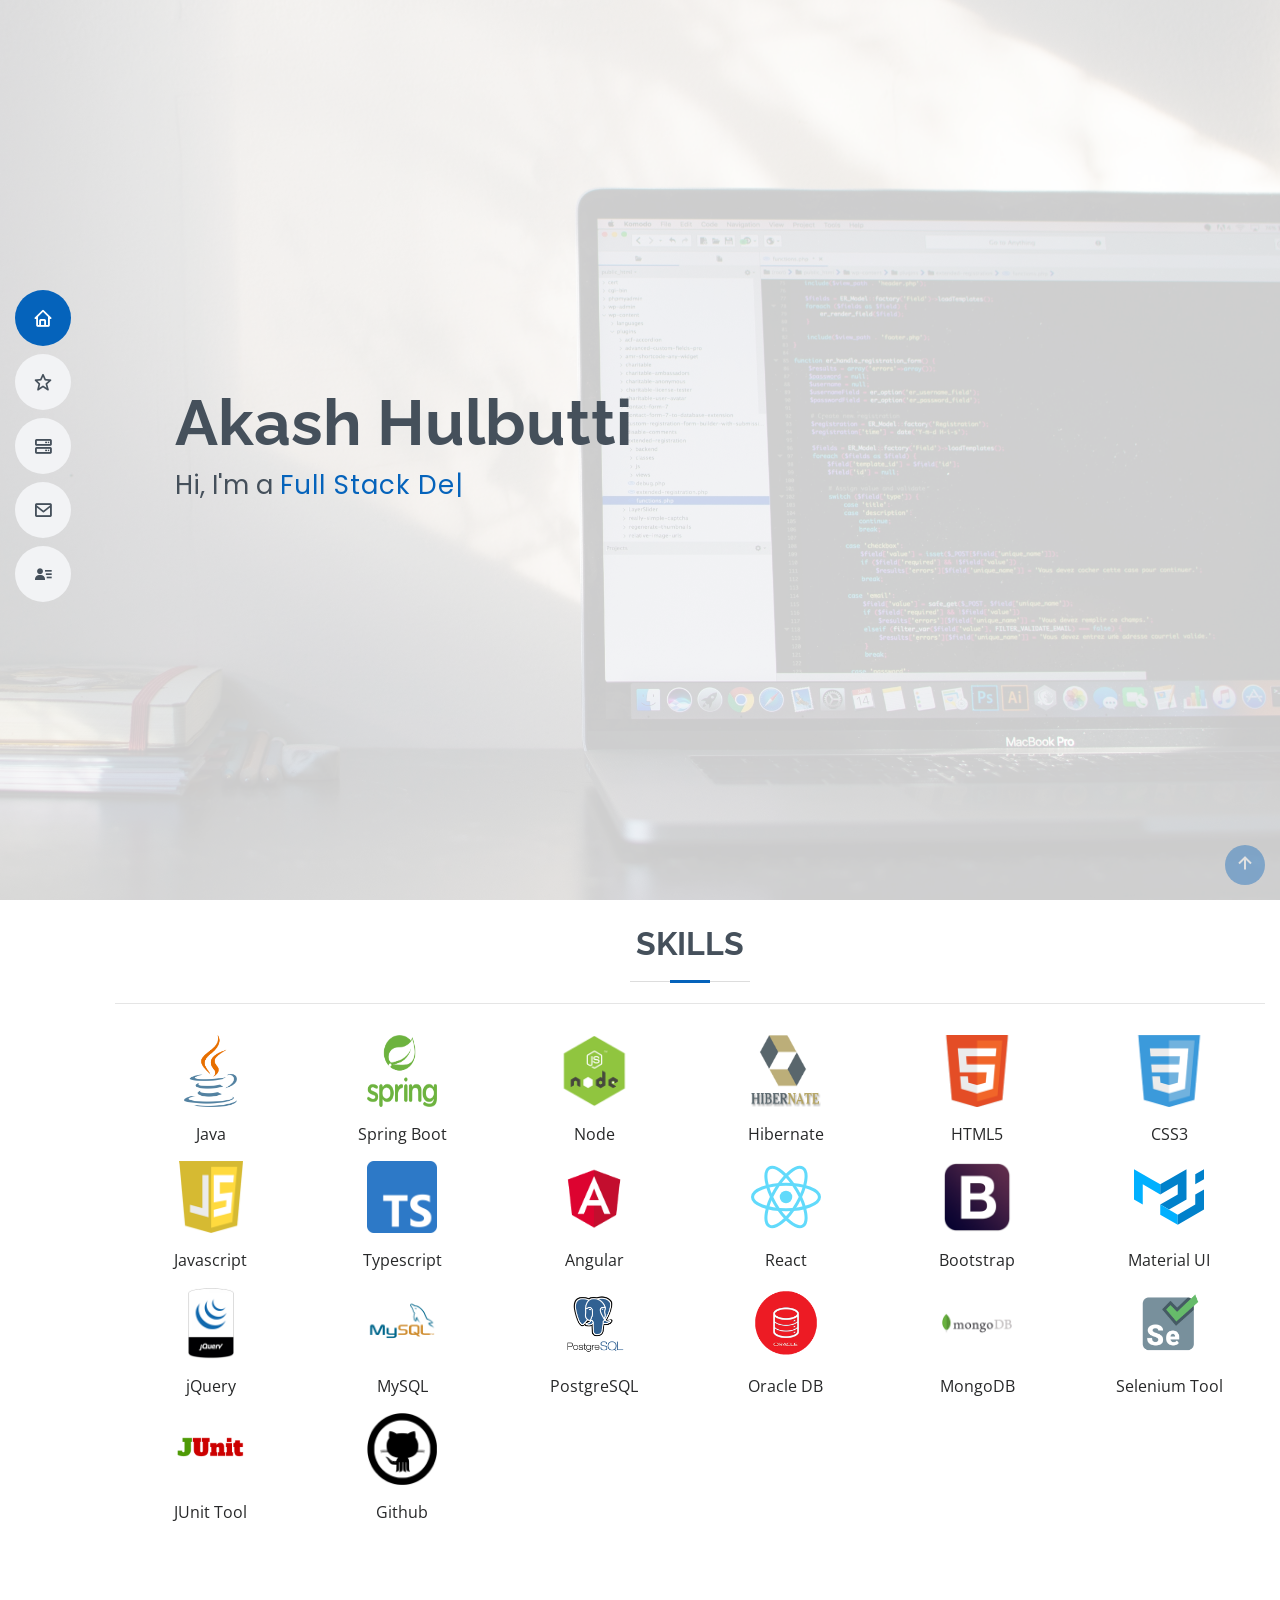
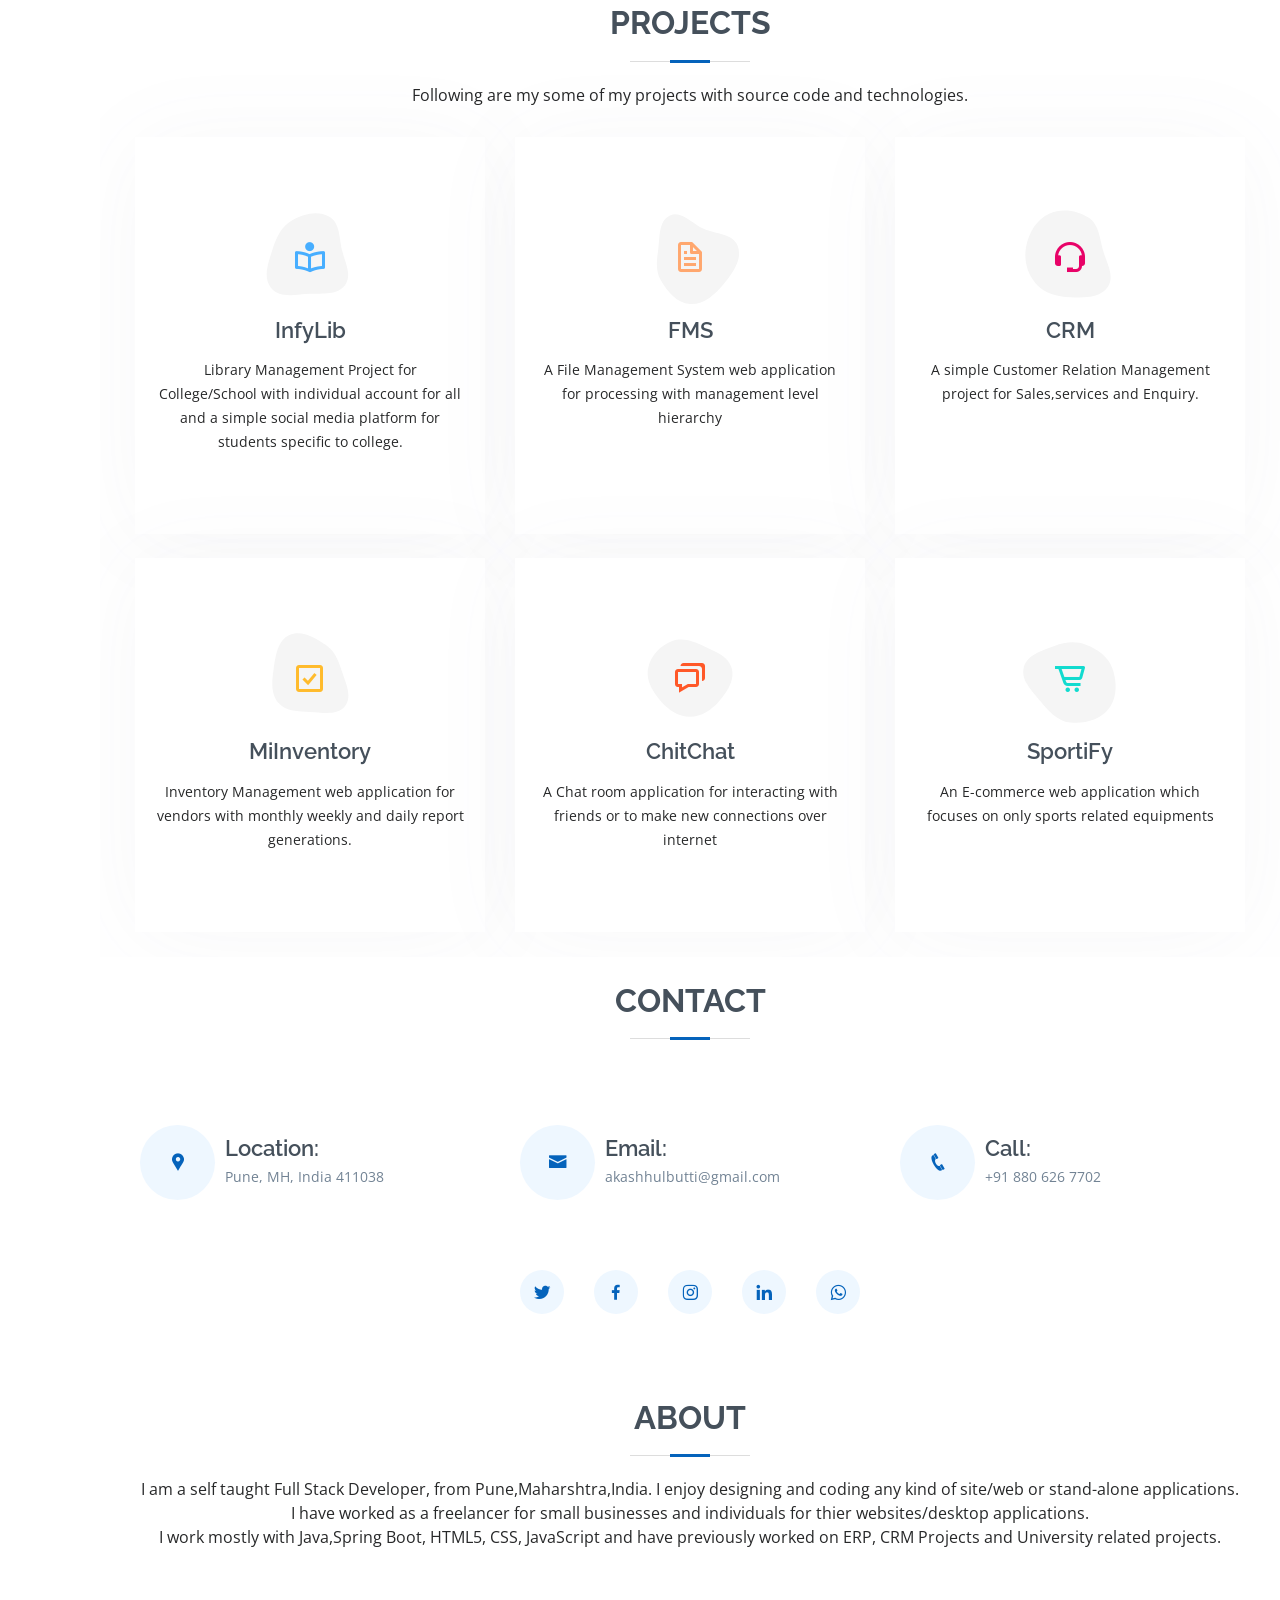
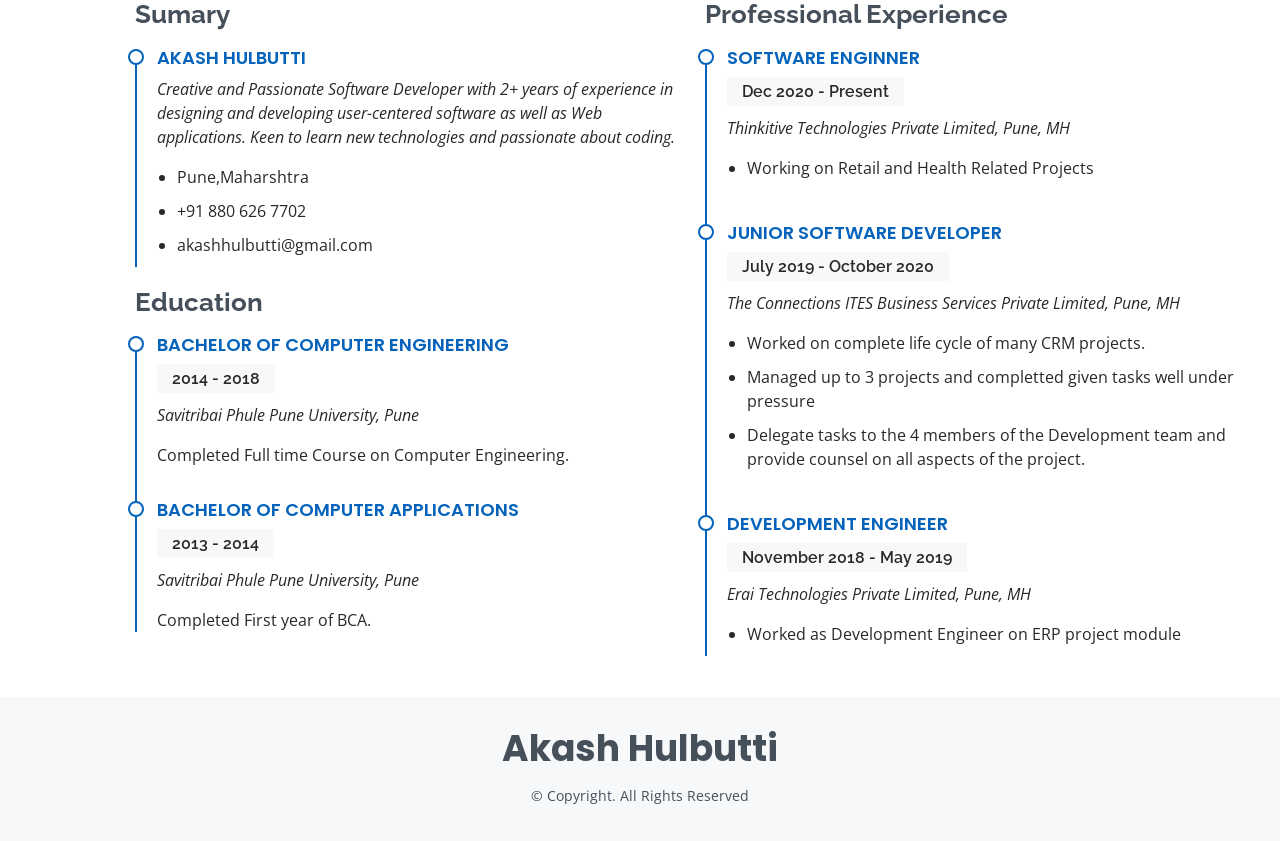
==== commit a00df78d: "Added Portfolio Files" ====
--- a/index.html
+++ b/index.html
@@ -422,7 +422,7 @@
               <div class="resume-item pb-0">
                 <h4>Akash Hulbutti</h4>
                 <p>
-                  <em>Creative and Passionate Software Developer with 1+
+                  <em>Creative and Passionate Software Developer with 2+
                     years of experience in designing and developing user-centered
                     software as well as Web applications. Keen to learn new technologies and passionate about
                     coding.
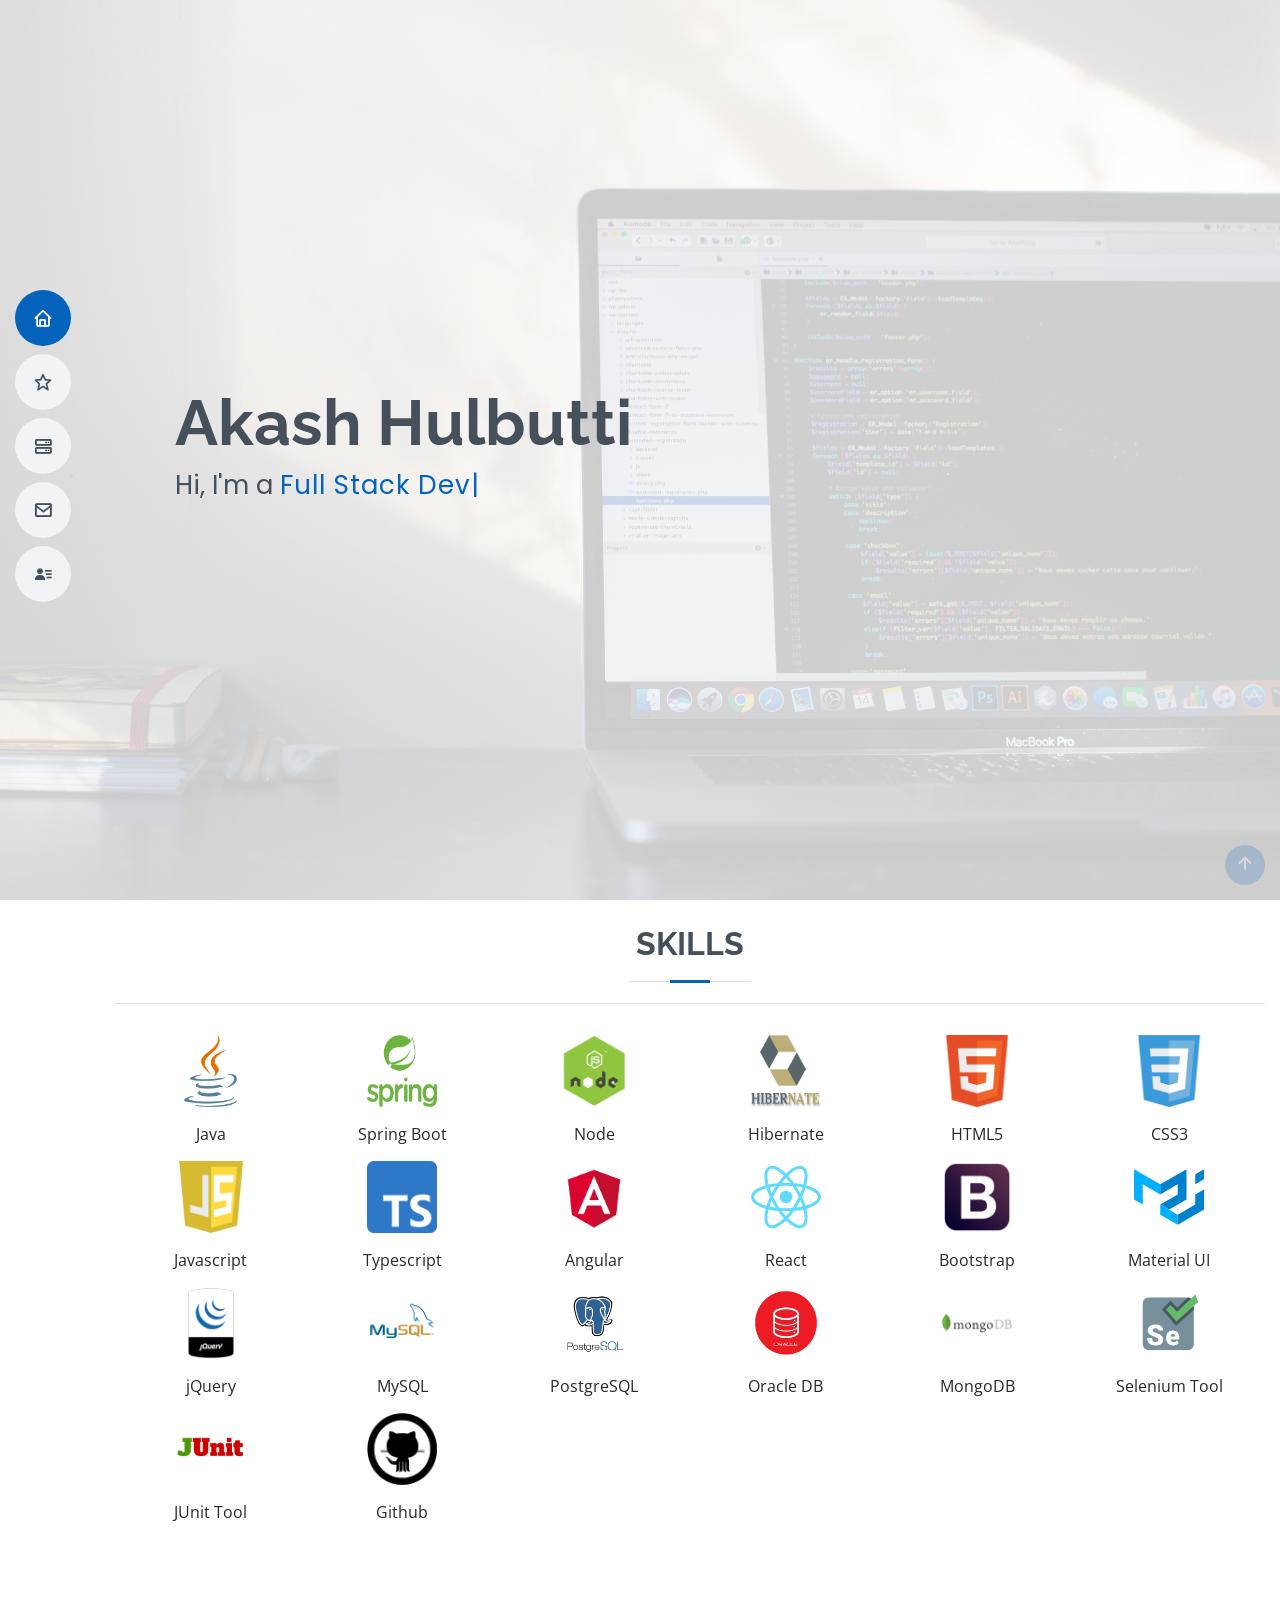
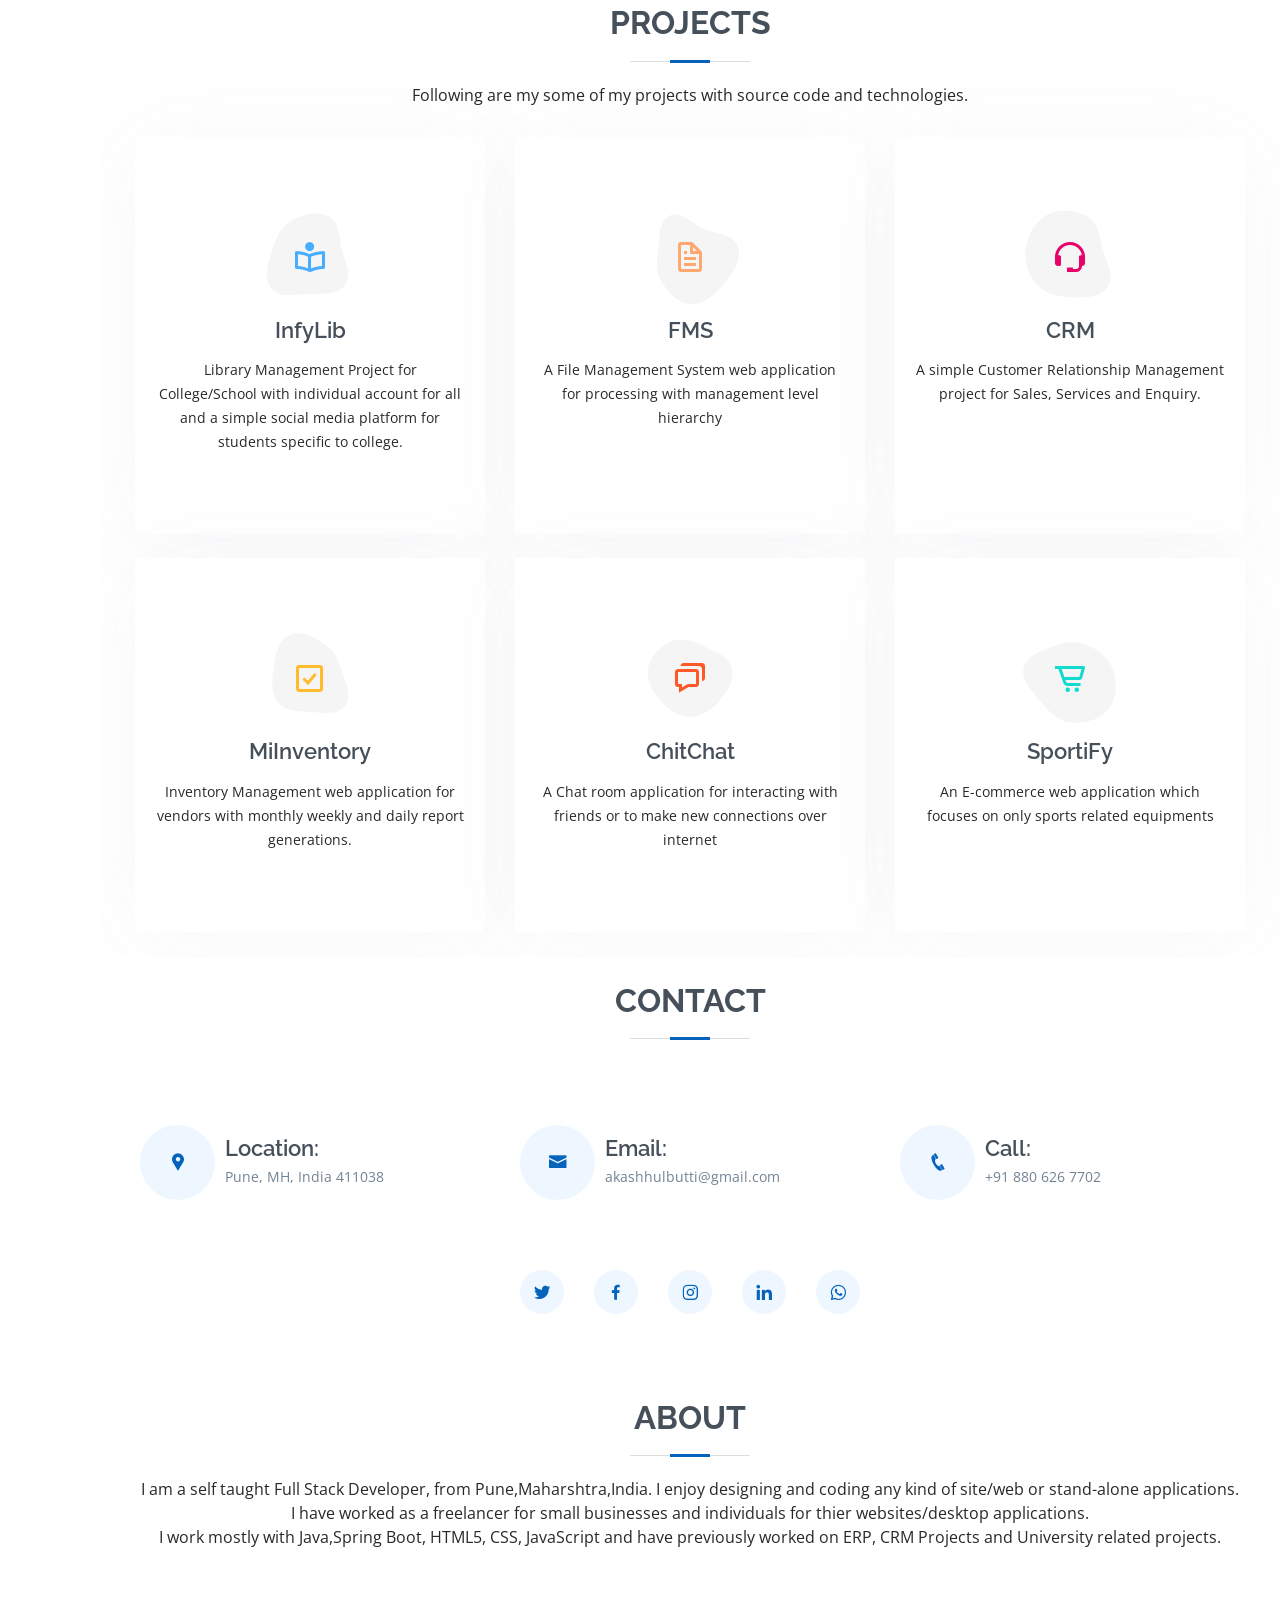
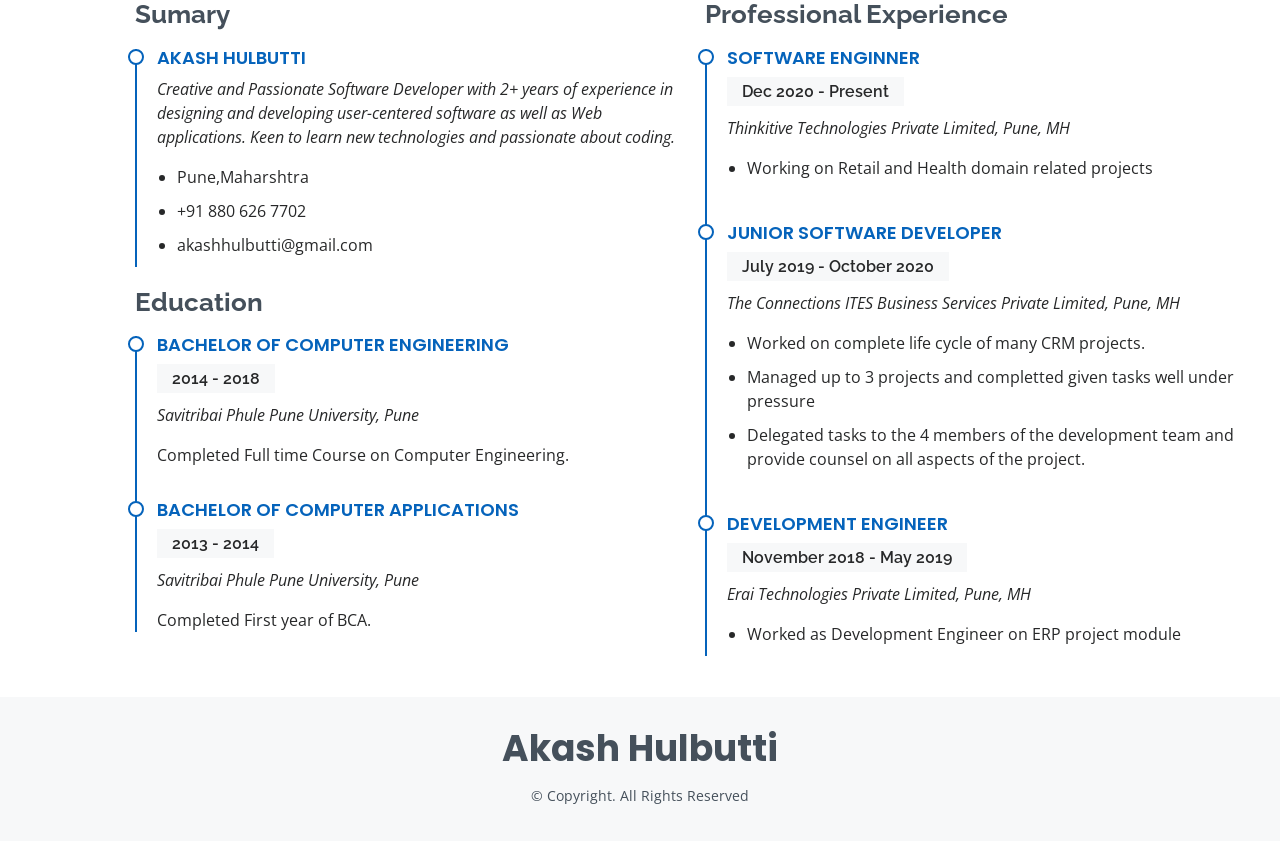
==== commit aee939d9: "Added Portfolio Files" ====
--- a/index.html
+++ b/index.html
@@ -253,7 +253,7 @@
                 </div>
                 <h4><a href="">CRM</a></h4>
                 <p>
-                 A simple Customer Relation Management project for Sales,services
+                 A simple Customer Relationship Management project for Sales, Services
                  and Enquiry.
                 </p>
                <!-- <a href=""><i class="bx bxl-git">Source</i></a> -->
@@ -462,7 +462,7 @@
                 <p><em>Thinkitive Technologies Private Limited, Pune, MH </em></p>
                 <ul>
                   <li>
-                   Working on Retail and Health Related Projects
+                   Working on Retail and Health domain related projects
                   </li>
                 </ul>
               </div>
@@ -478,7 +478,7 @@
                     Managed up to 3 projects and completted given tasks well under pressure
                   </li>
                   <li>
-                    Delegate tasks to the 4 members of the Development team and
+                    Delegated tasks to the 4 members of the development team and
                     provide counsel on all aspects of the project.
                   </li>
                 </ul>
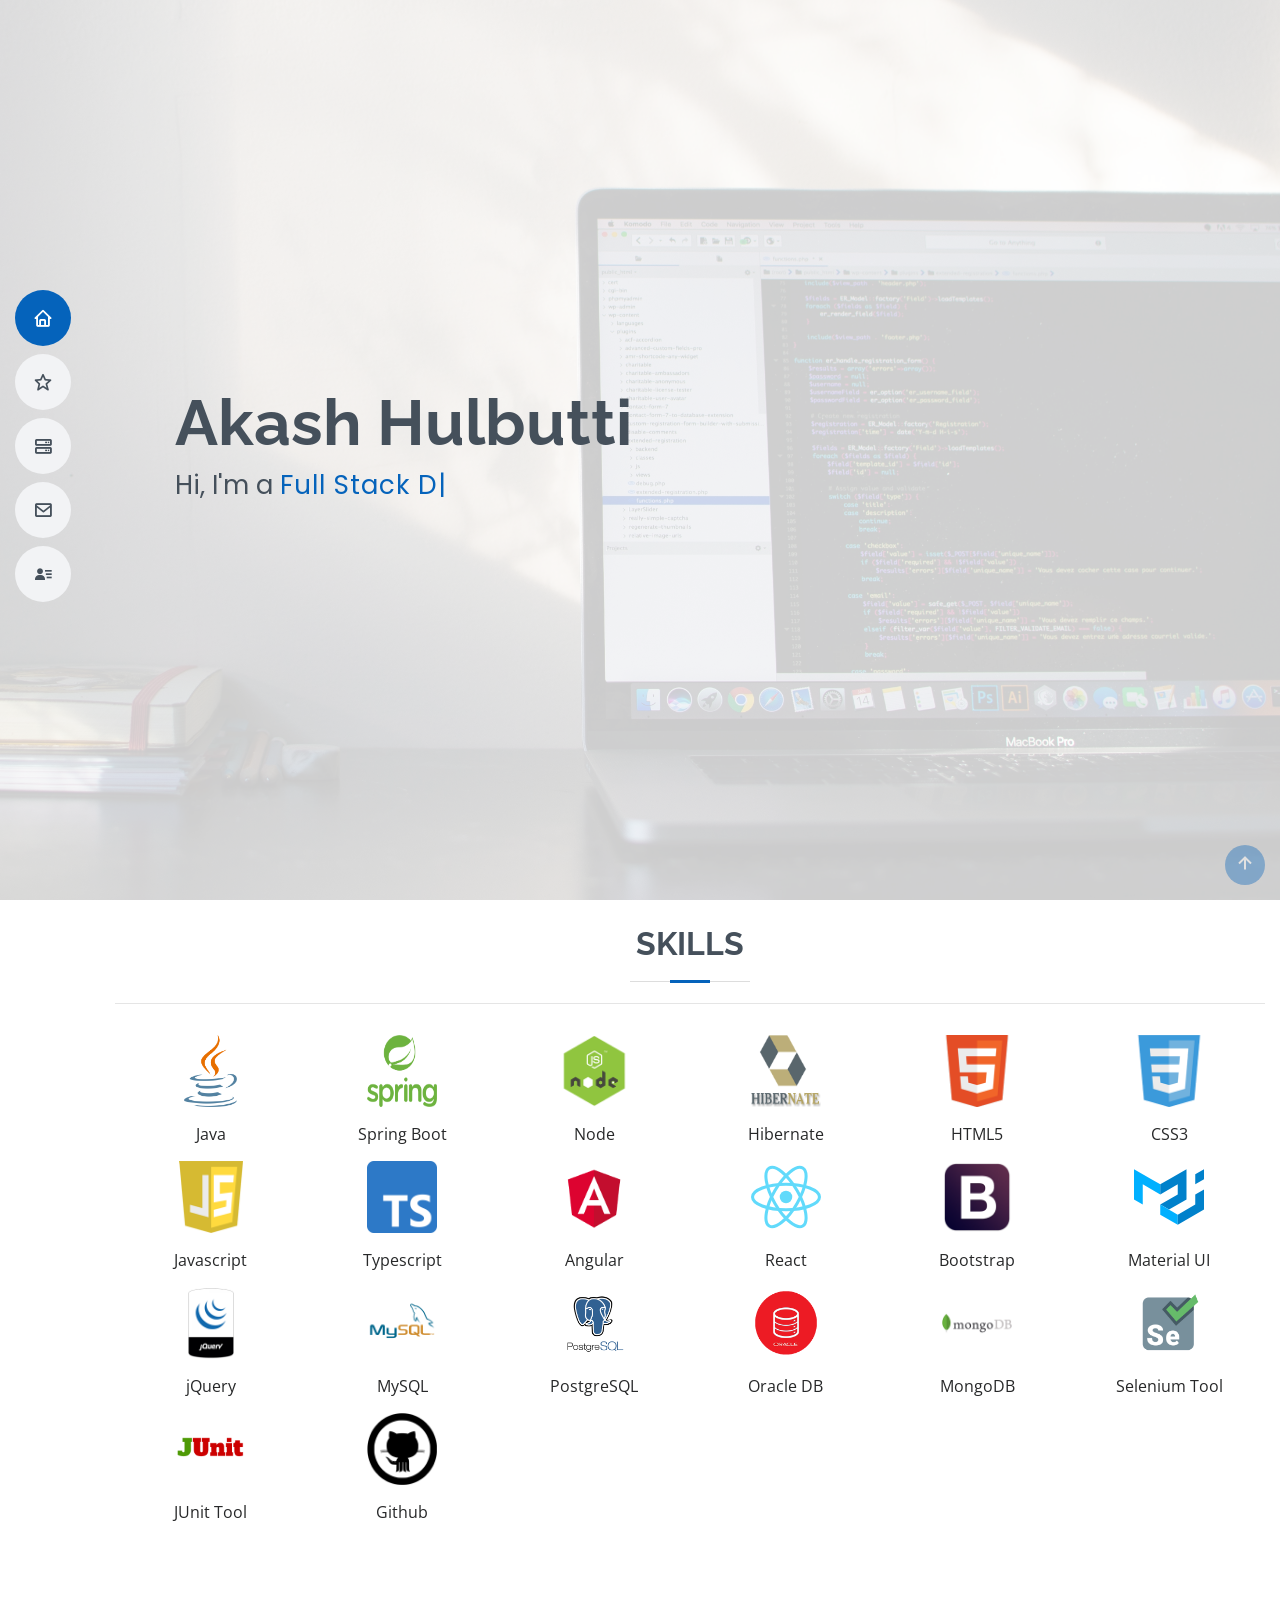
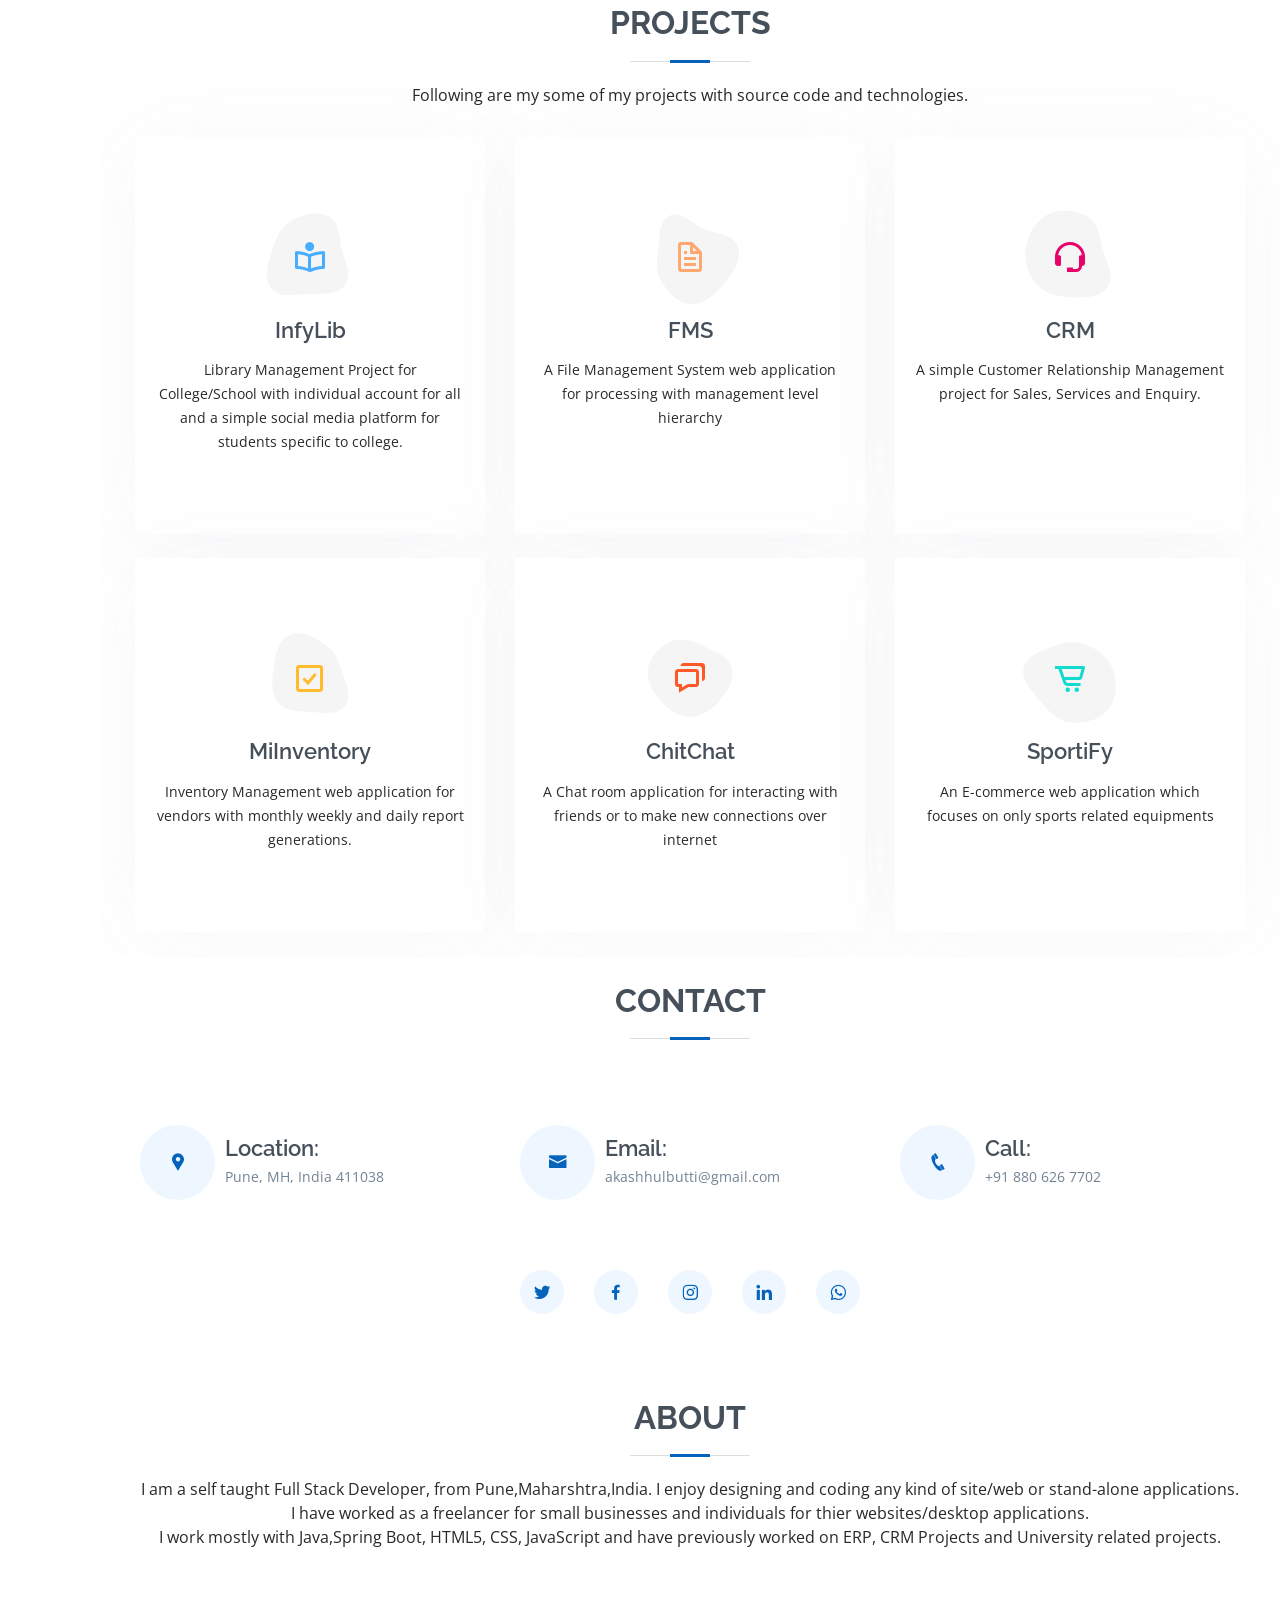
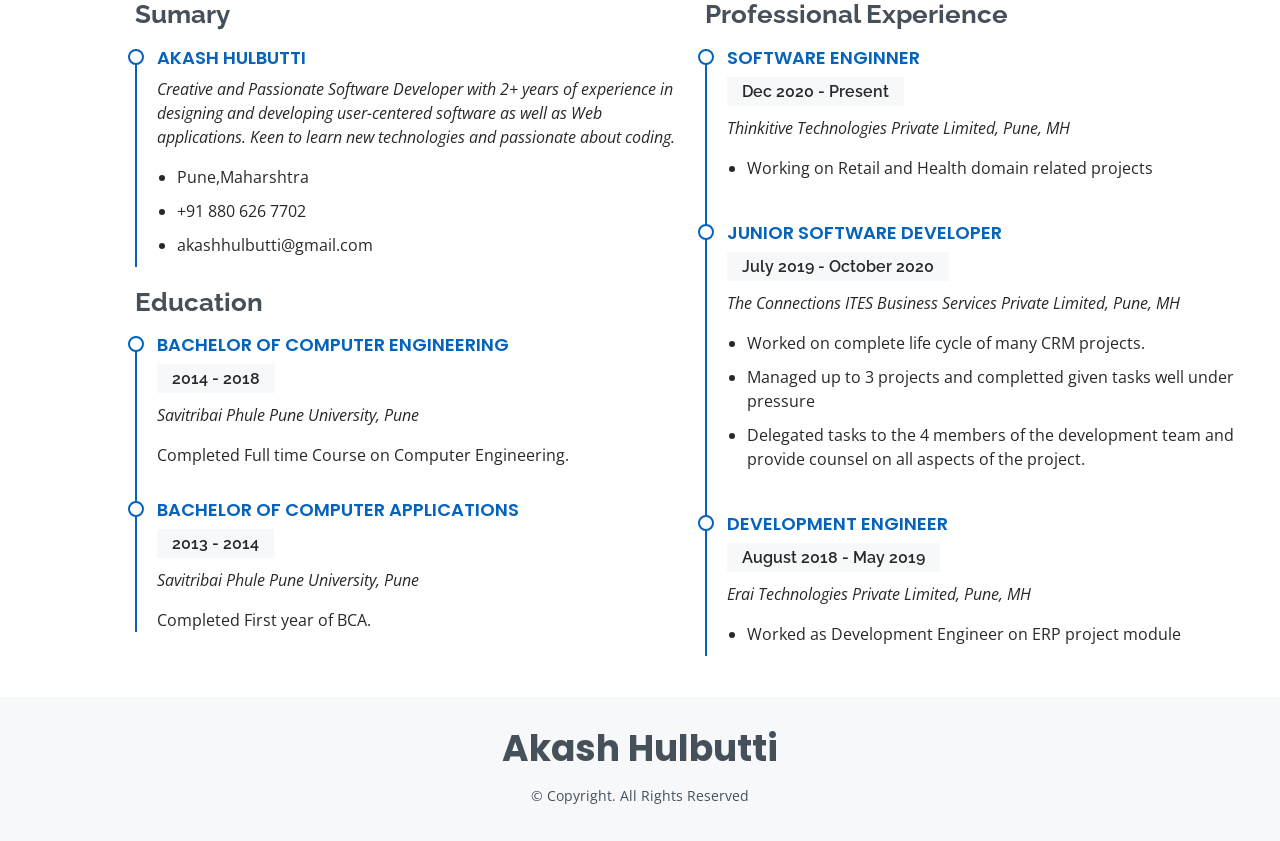
==== commit 1e1a37fd: "Update index.html" ====
--- a/index.html
+++ b/index.html
@@ -485,7 +485,7 @@
               </div>
               <div class="resume-item">
                 <h4>Development Engineer</h4>
-                <h5>November 2018 - May 2019</h5>
+                <h5>August 2018 - May 2019</h5>
                 <p><em>Erai Technologies Private Limited, Pune, MH</em></p>
                 <ul>
                   <li>
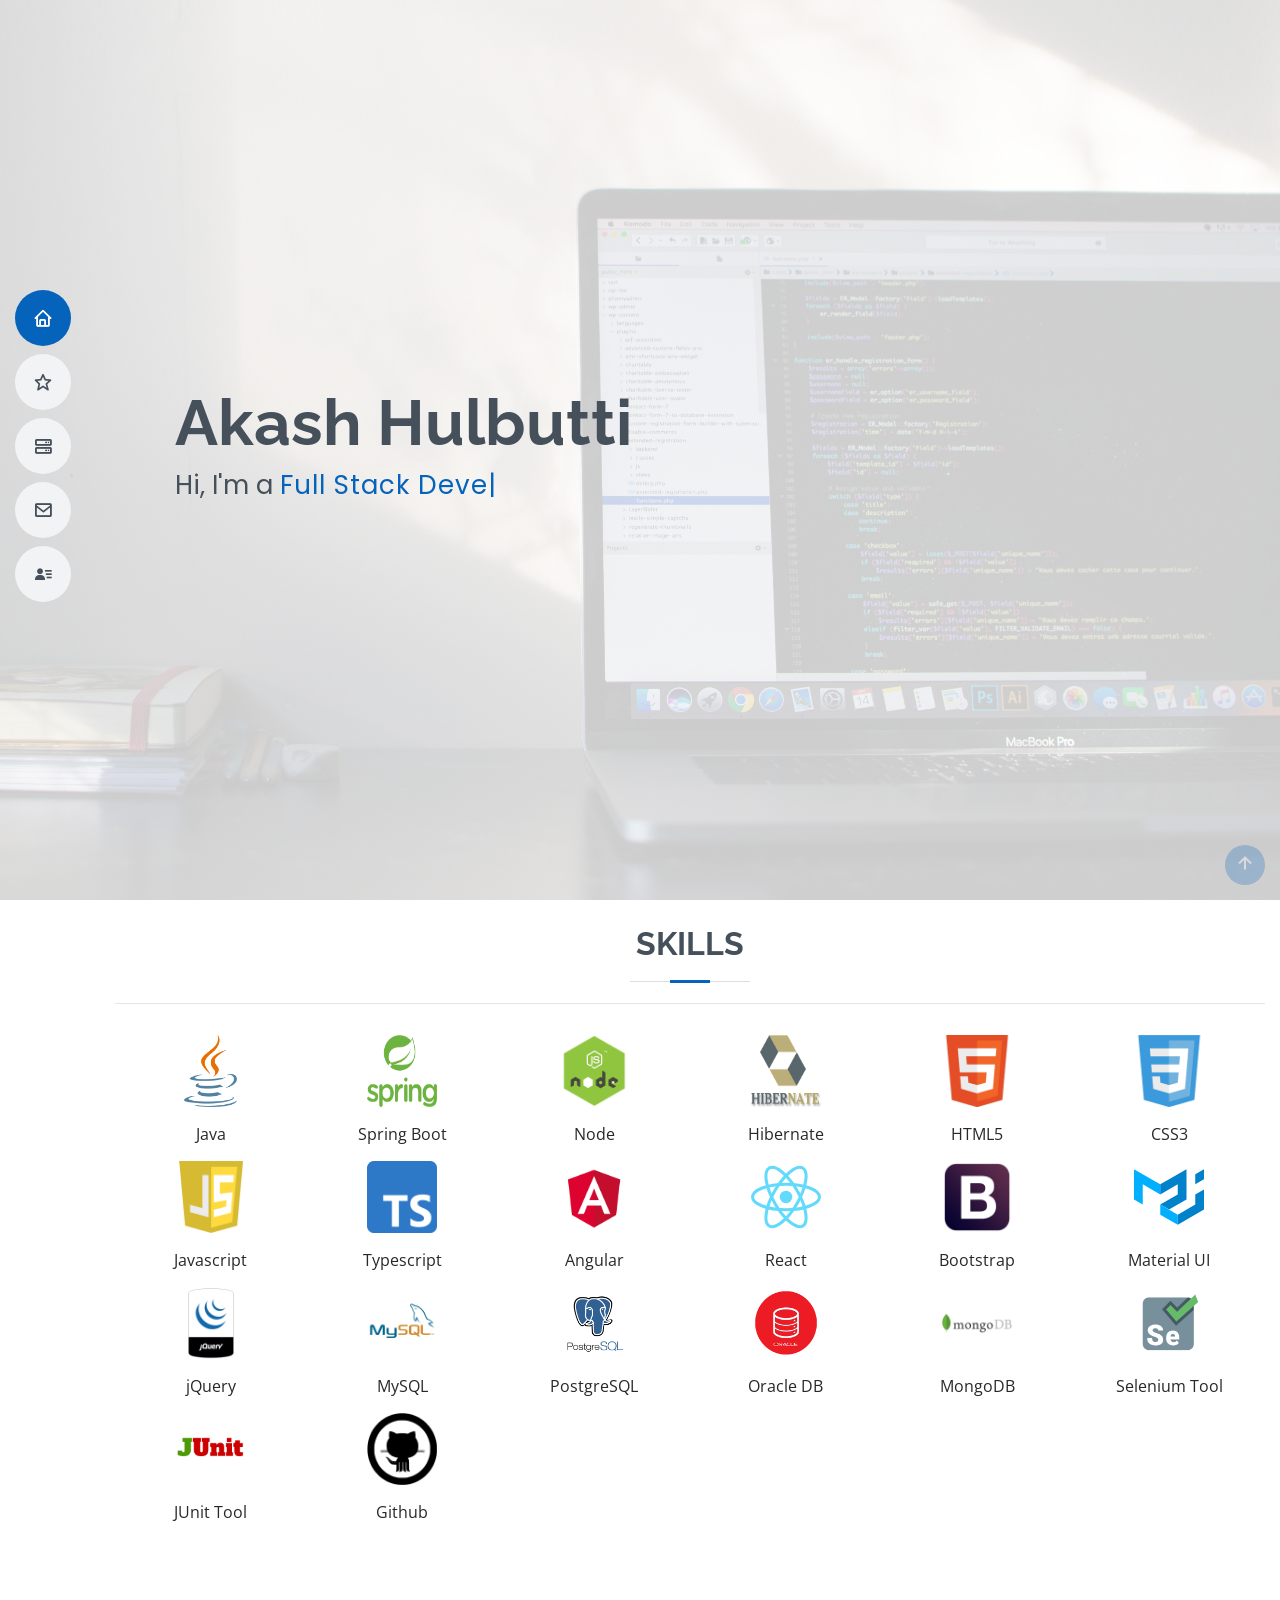
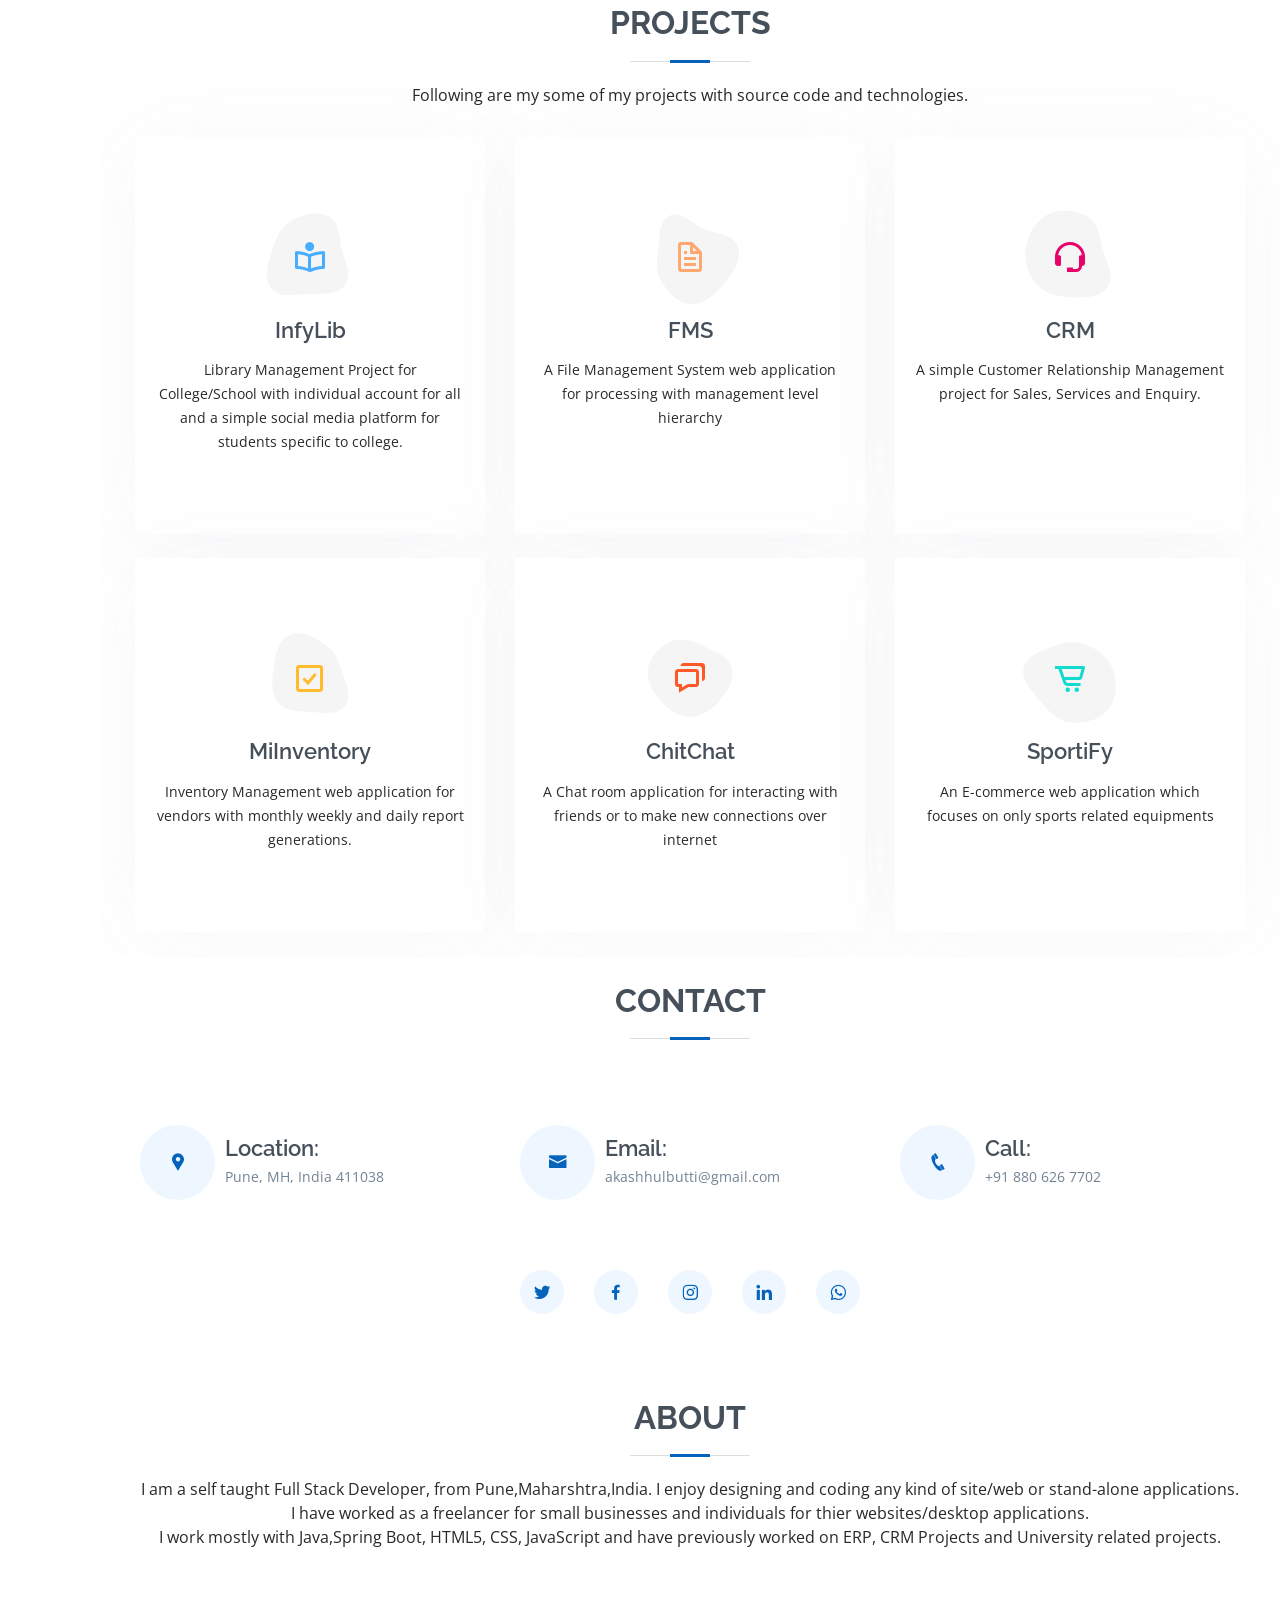
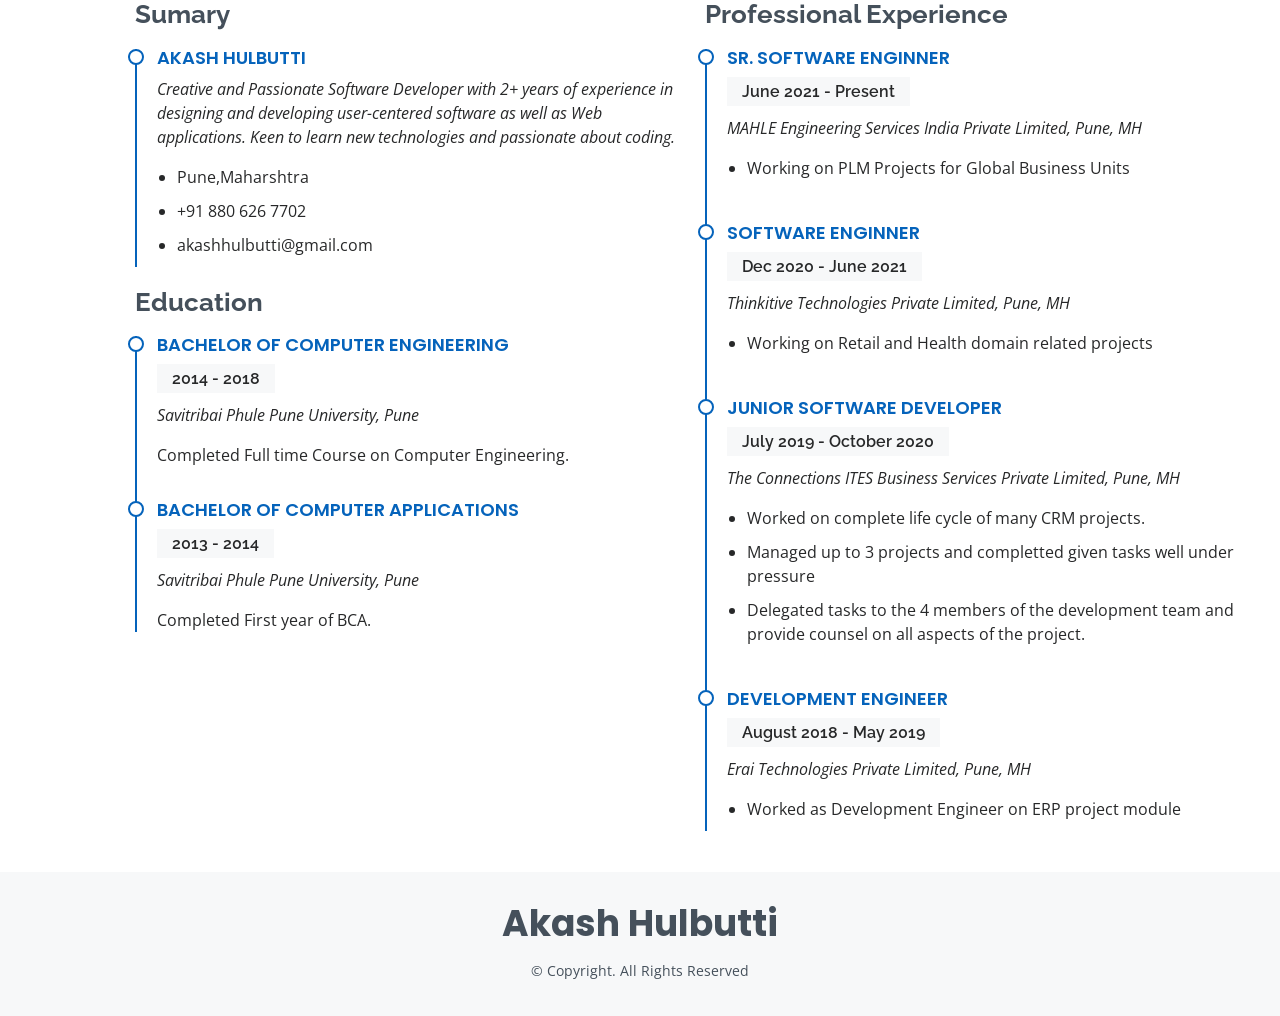
==== commit 25b2e8ba: "updated MAHLE career milestone" ====
--- a/index.html
+++ b/index.html
@@ -456,9 +456,19 @@
             </div>
             <div class="col-lg-6">
               <h3 class="resume-title">Professional Experience</h3>
+              <div class="resume-item">
+                <h4>Sr. Software Enginner</h4>
+                <h5>June 2021 - Present</h5>
+                <p><em>MAHLE Engineering Services India Private Limited, Pune, MH </em></p>
+                <ul>
+                  <li>
+                   Working on PLM Projects for Global Business Units
+                  </li>
+                </ul>
+              </div>
                 <div class="resume-item">
                 <h4>Software Enginner</h4>
-                <h5>Dec 2020 - Present</h5>
+                <h5>Dec 2020 - June 2021</h5>
                 <p><em>Thinkitive Technologies Private Limited, Pune, MH </em></p>
                 <ul>
                   <li>
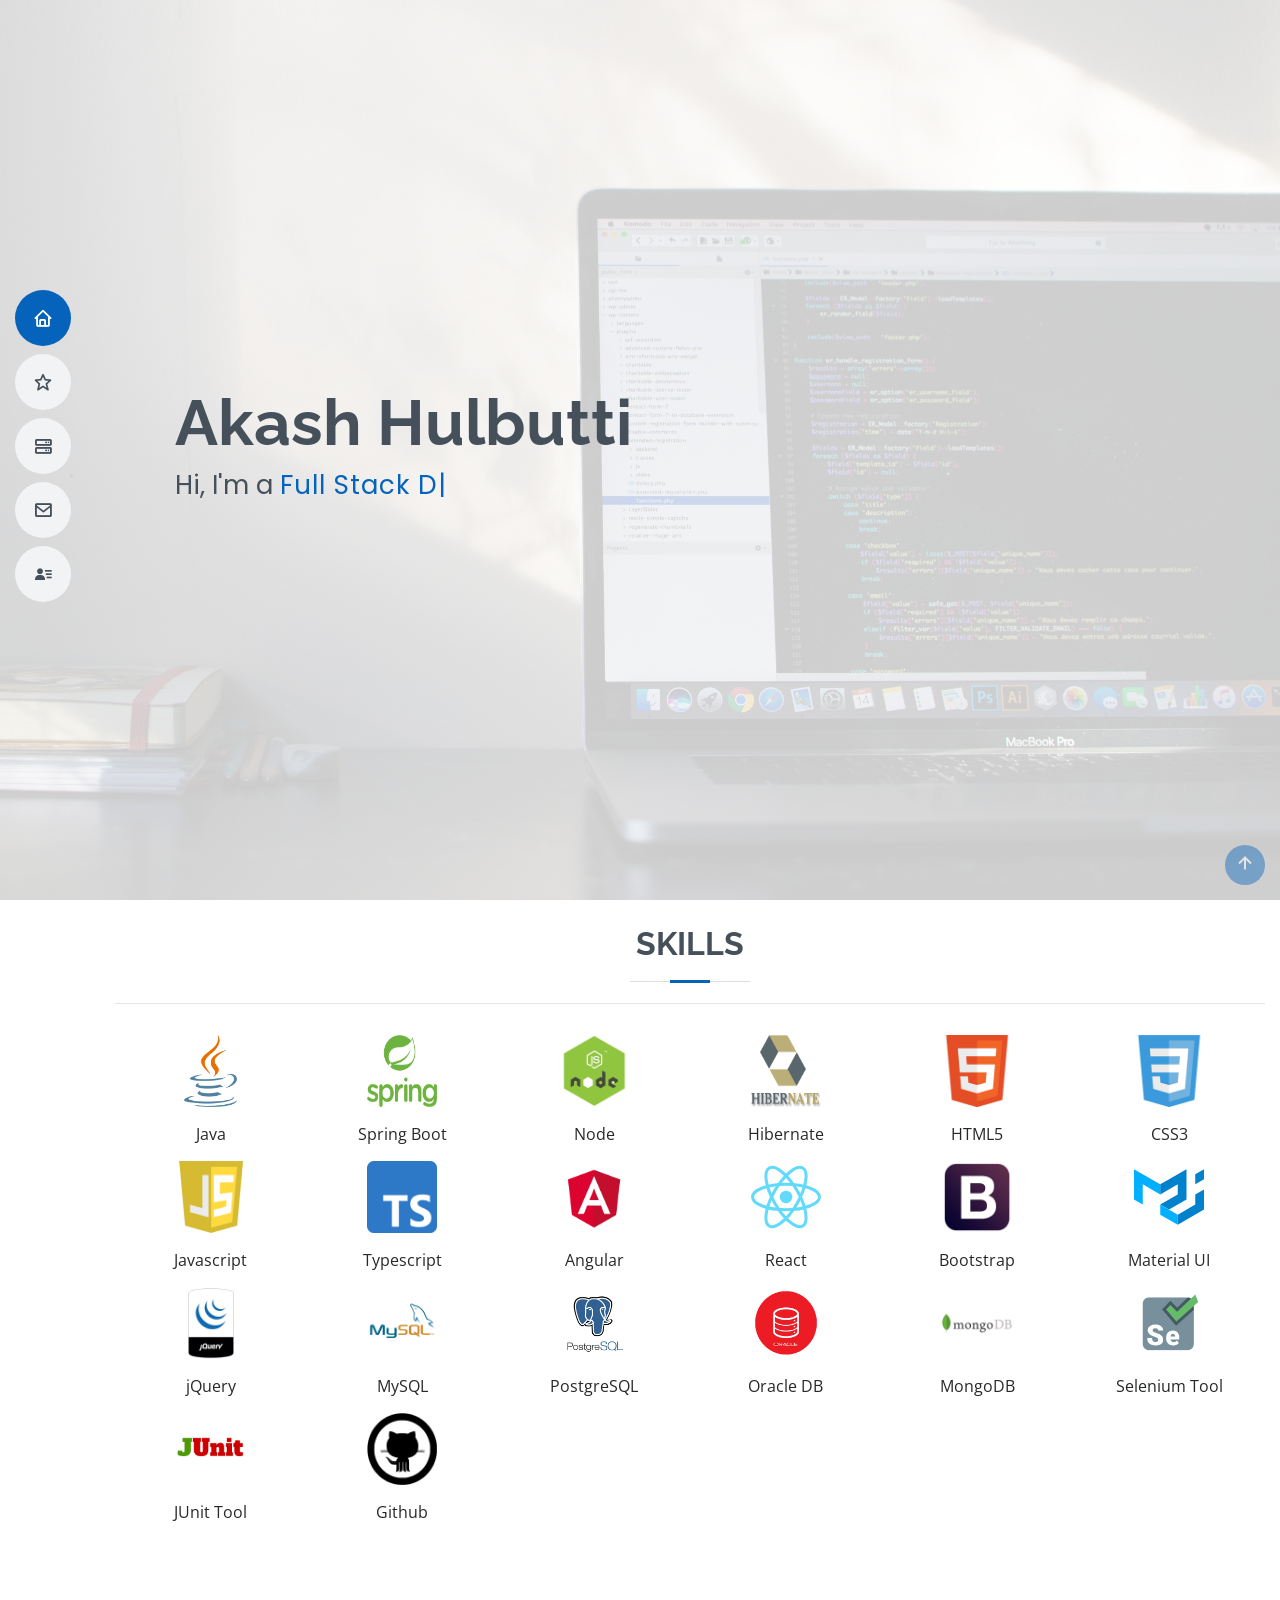
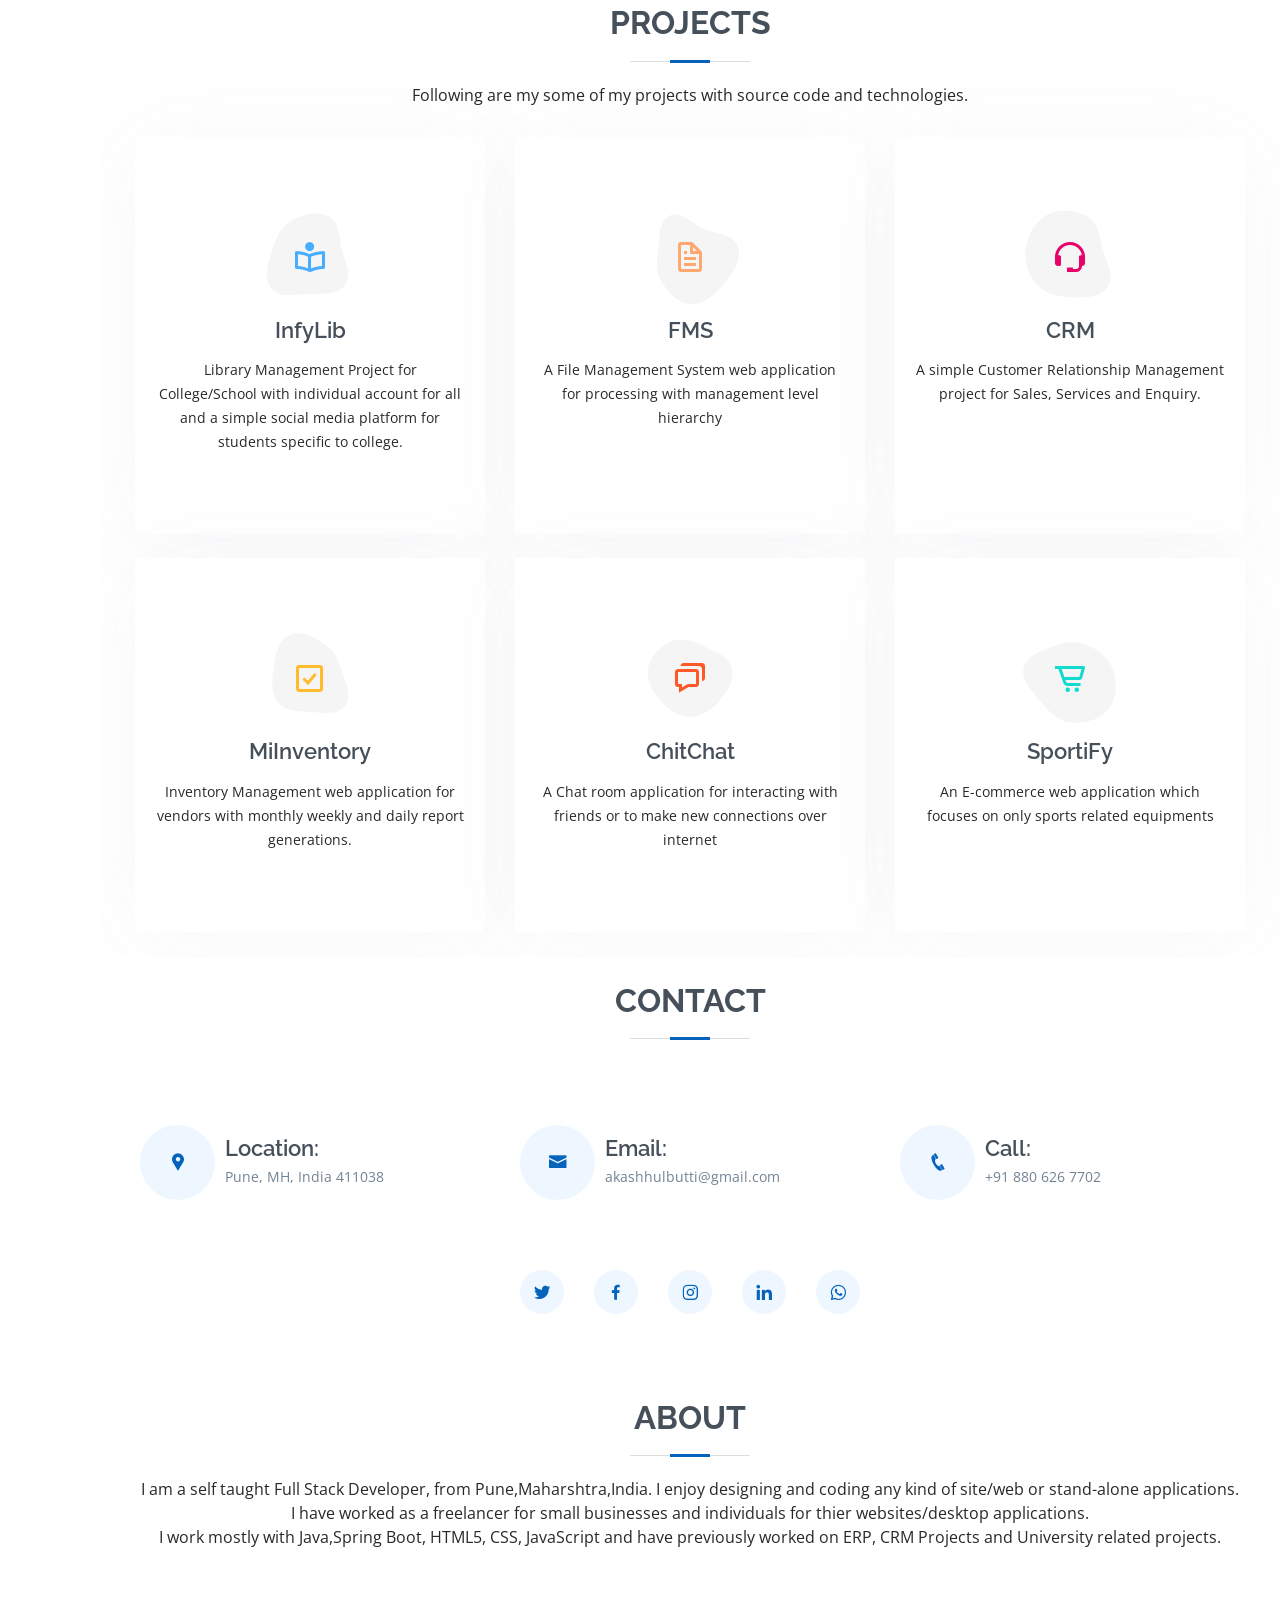
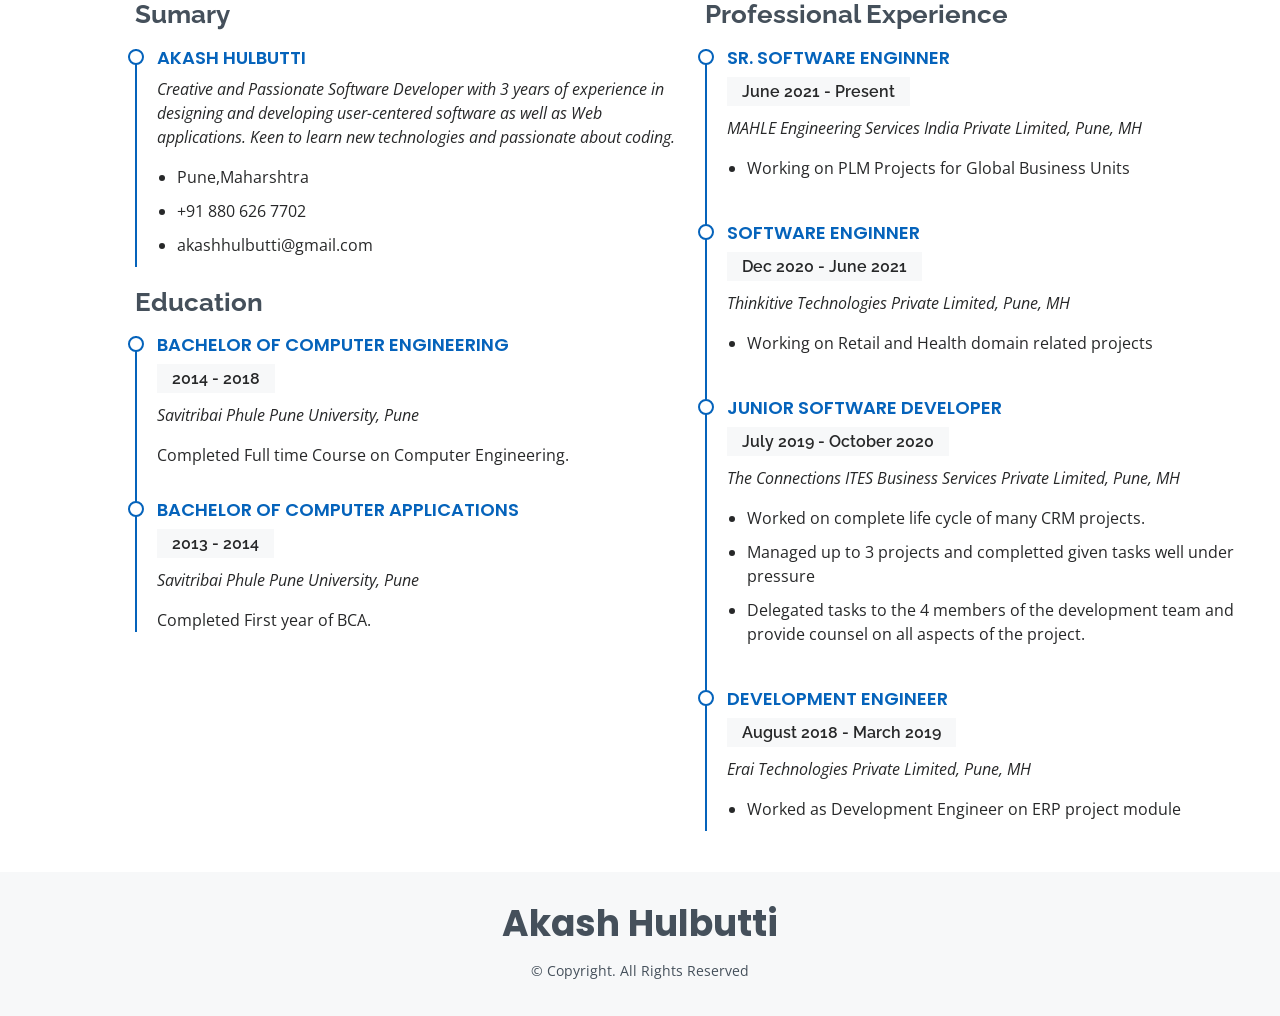
==== commit 8b61ec1c: "Correction on Year of Experience" ====
--- a/index.html
+++ b/index.html
@@ -422,7 +422,7 @@
               <div class="resume-item pb-0">
                 <h4>Akash Hulbutti</h4>
                 <p>
-                  <em>Creative and Passionate Software Developer with 2+
+                  <em>Creative and Passionate Software Developer with 3
                     years of experience in designing and developing user-centered
                     software as well as Web applications. Keen to learn new technologies and passionate about
                     coding.
@@ -495,7 +495,7 @@
               </div>
               <div class="resume-item">
                 <h4>Development Engineer</h4>
-                <h5>August 2018 - May 2019</h5>
+                <h5>August 2018 - March 2019</h5>
                 <p><em>Erai Technologies Private Limited, Pune, MH</em></p>
                 <ul>
                   <li>
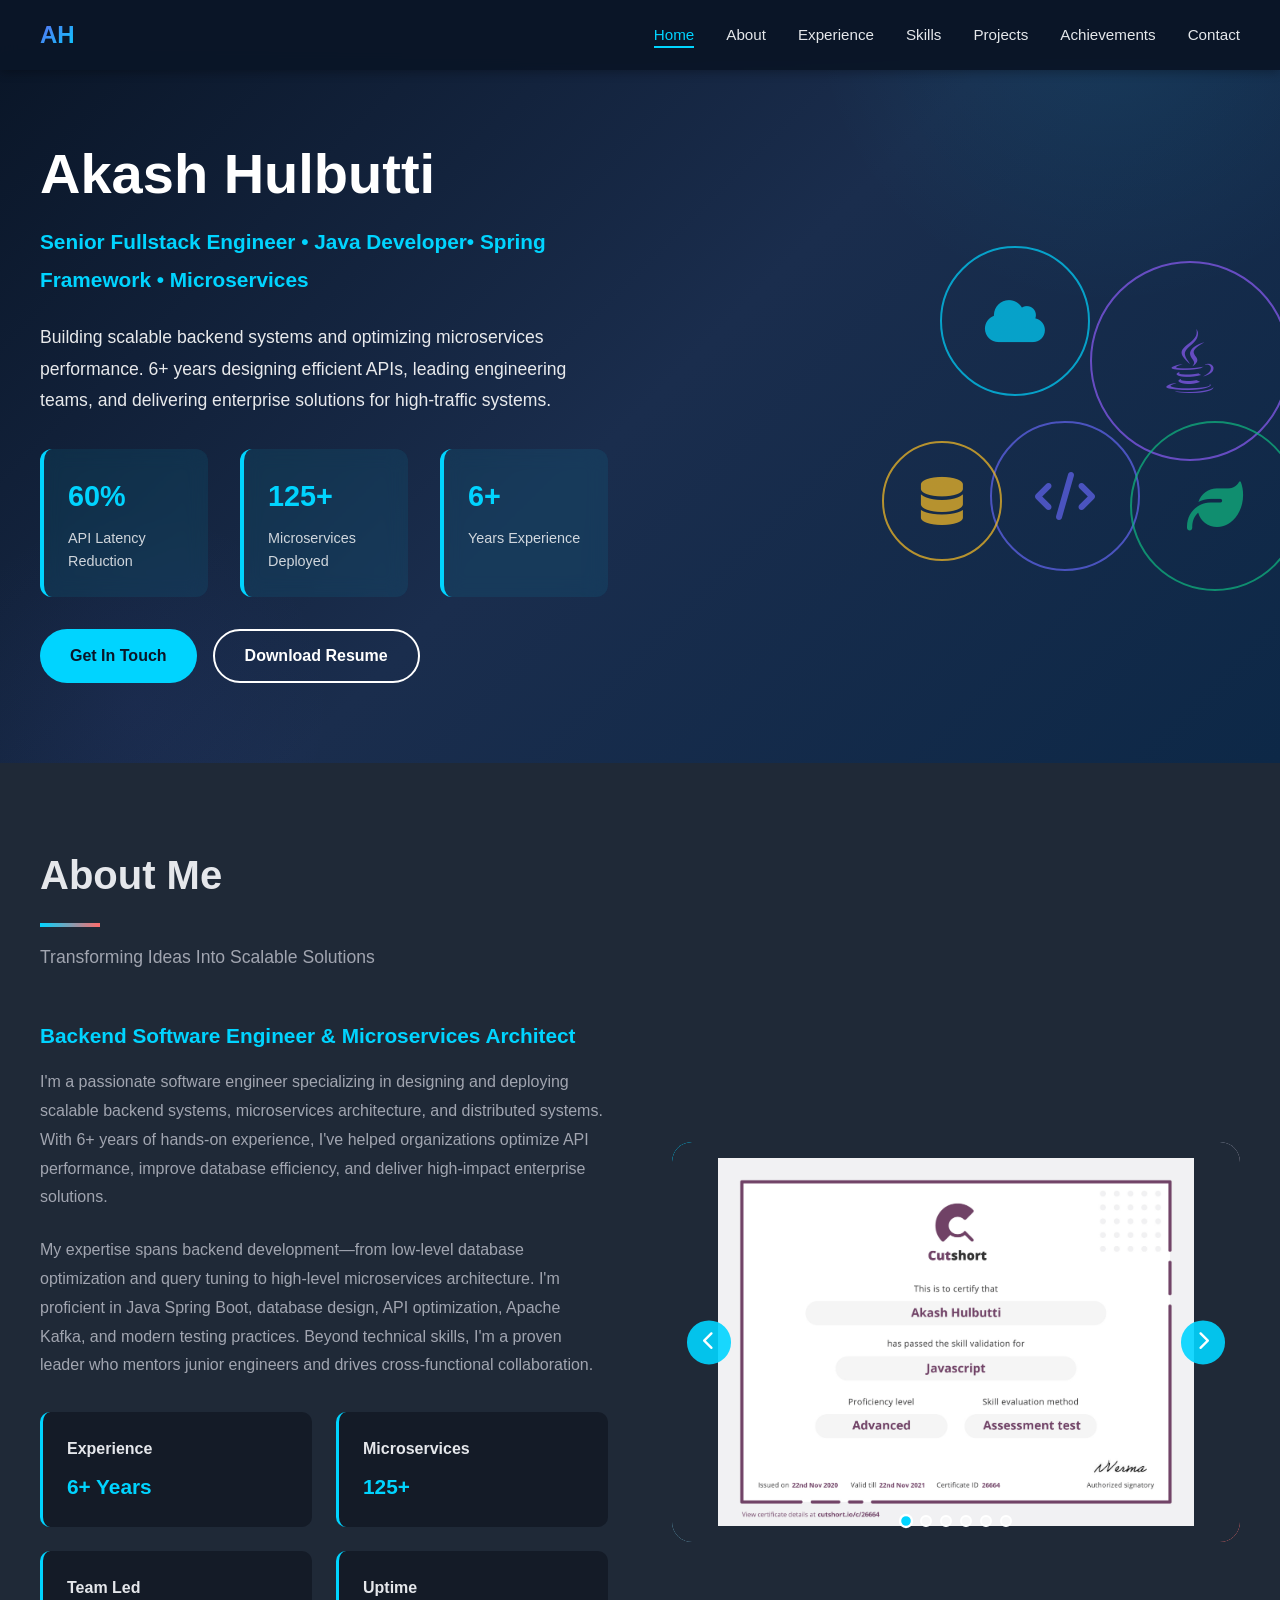
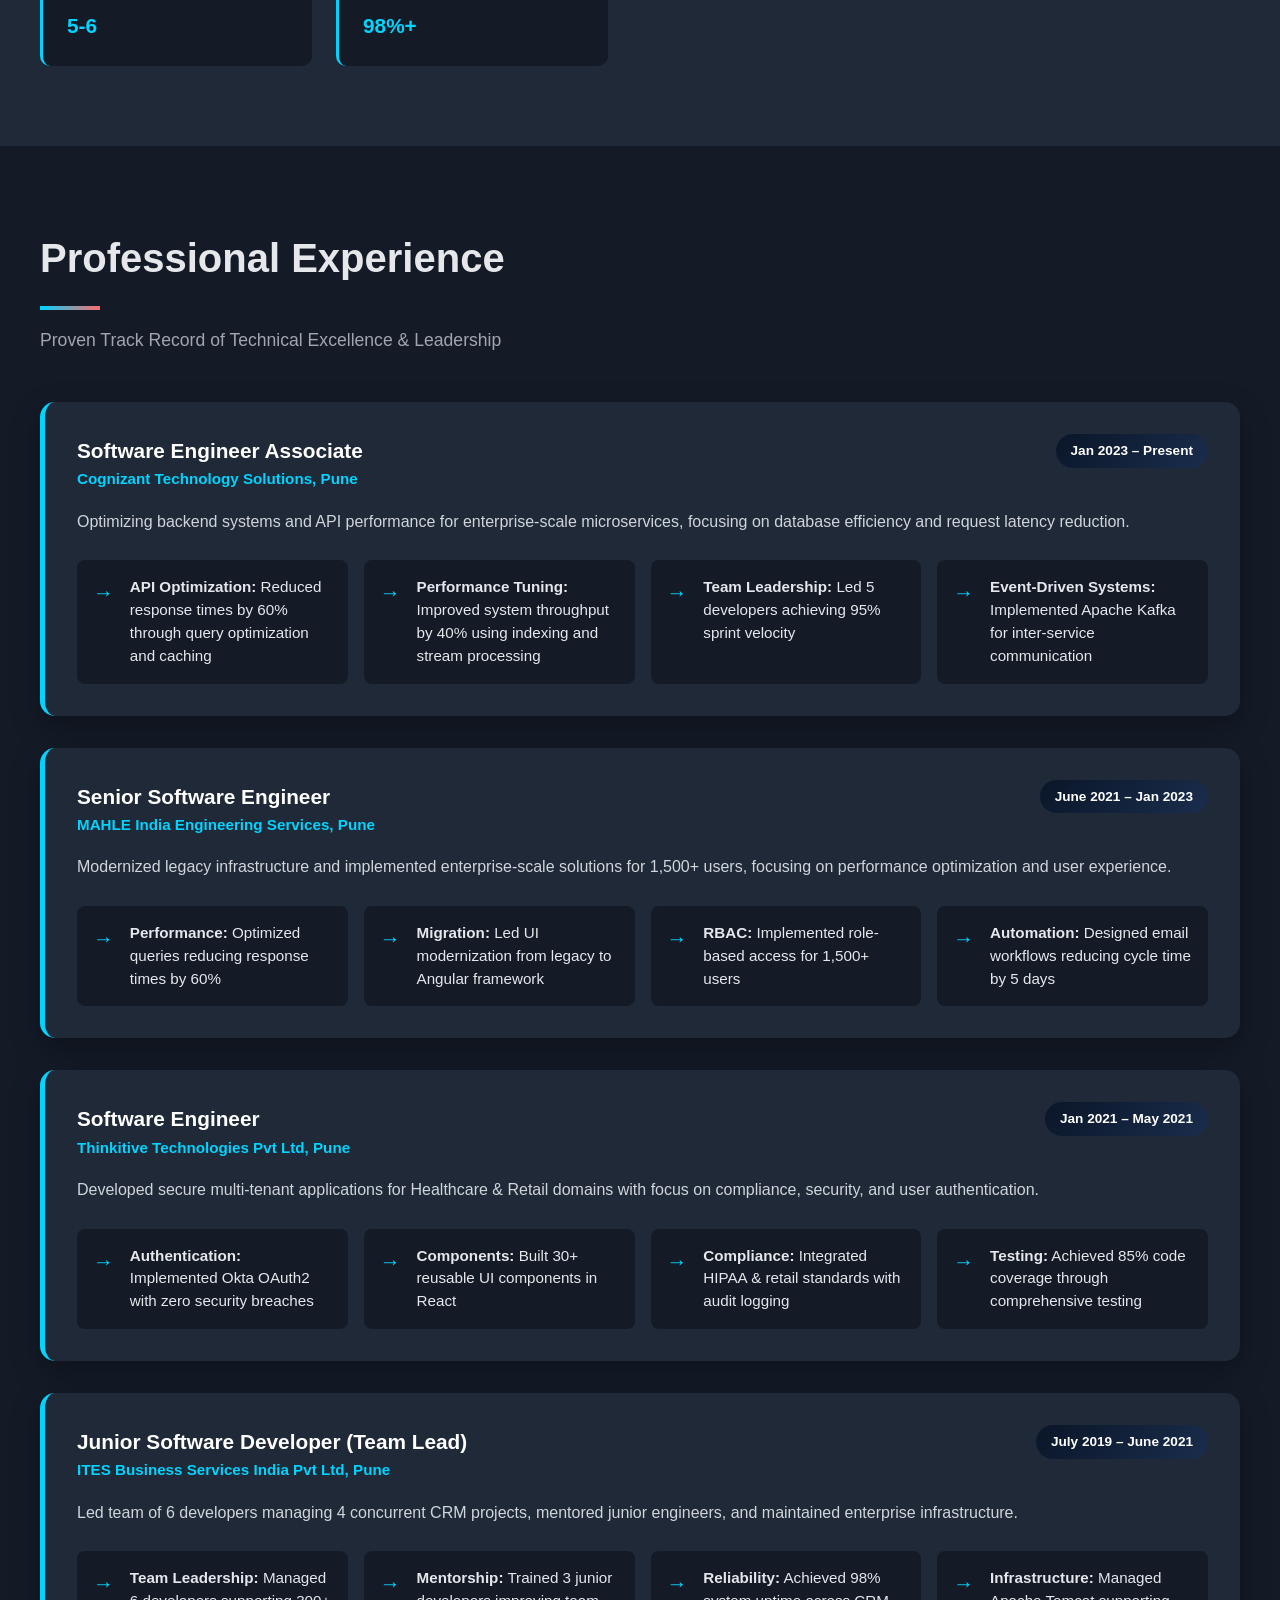
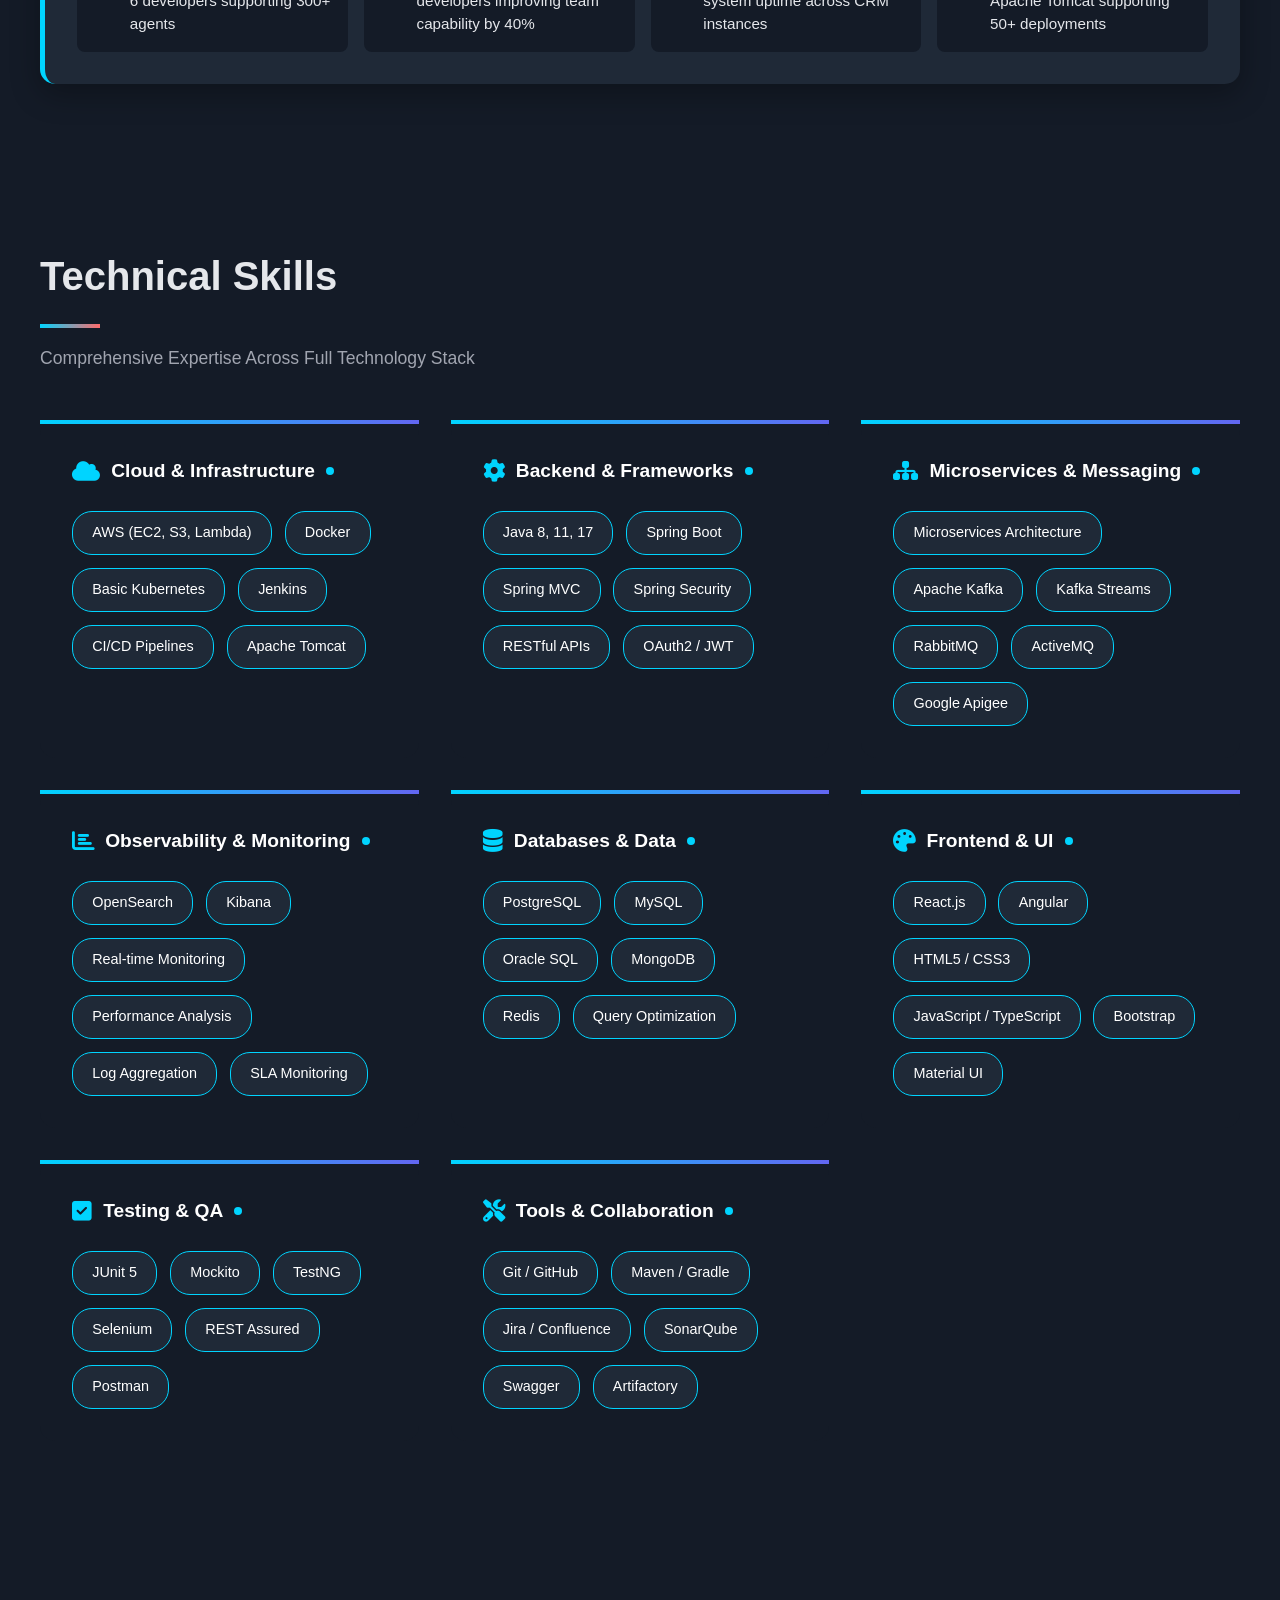
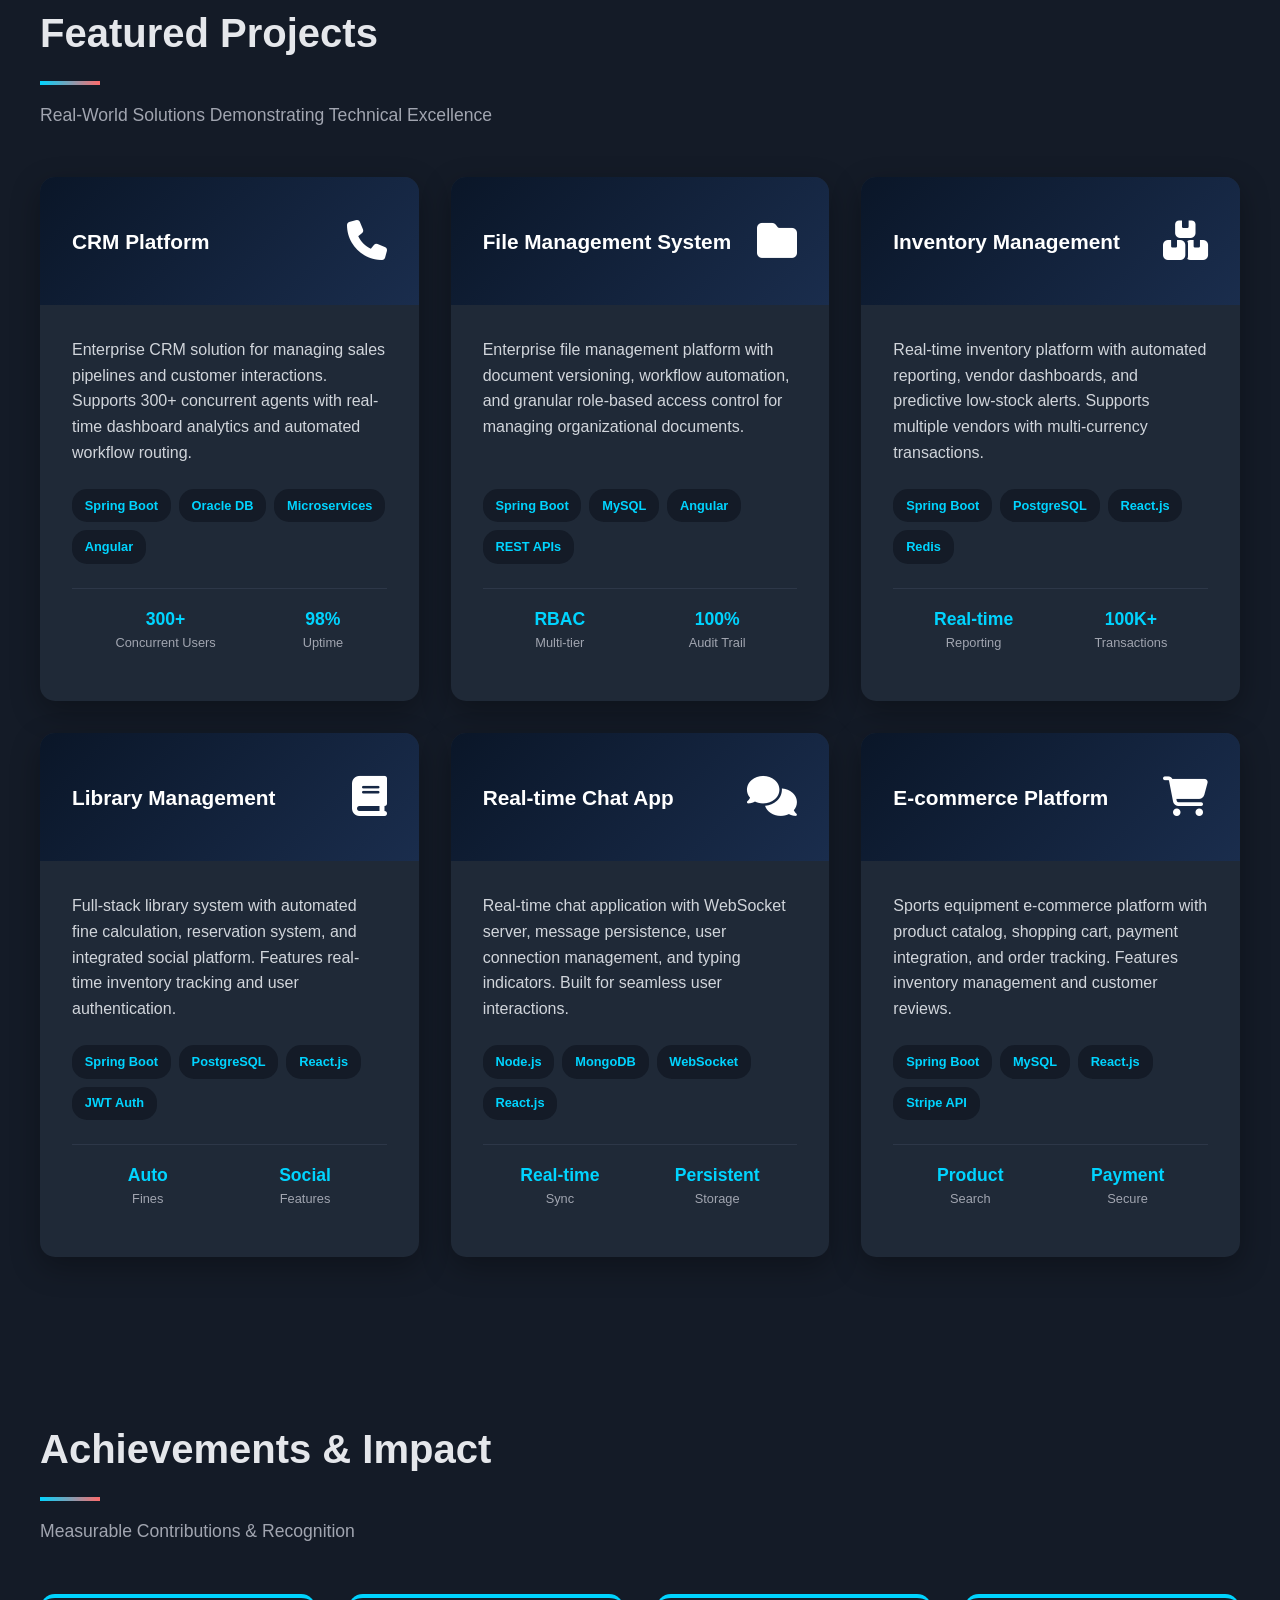
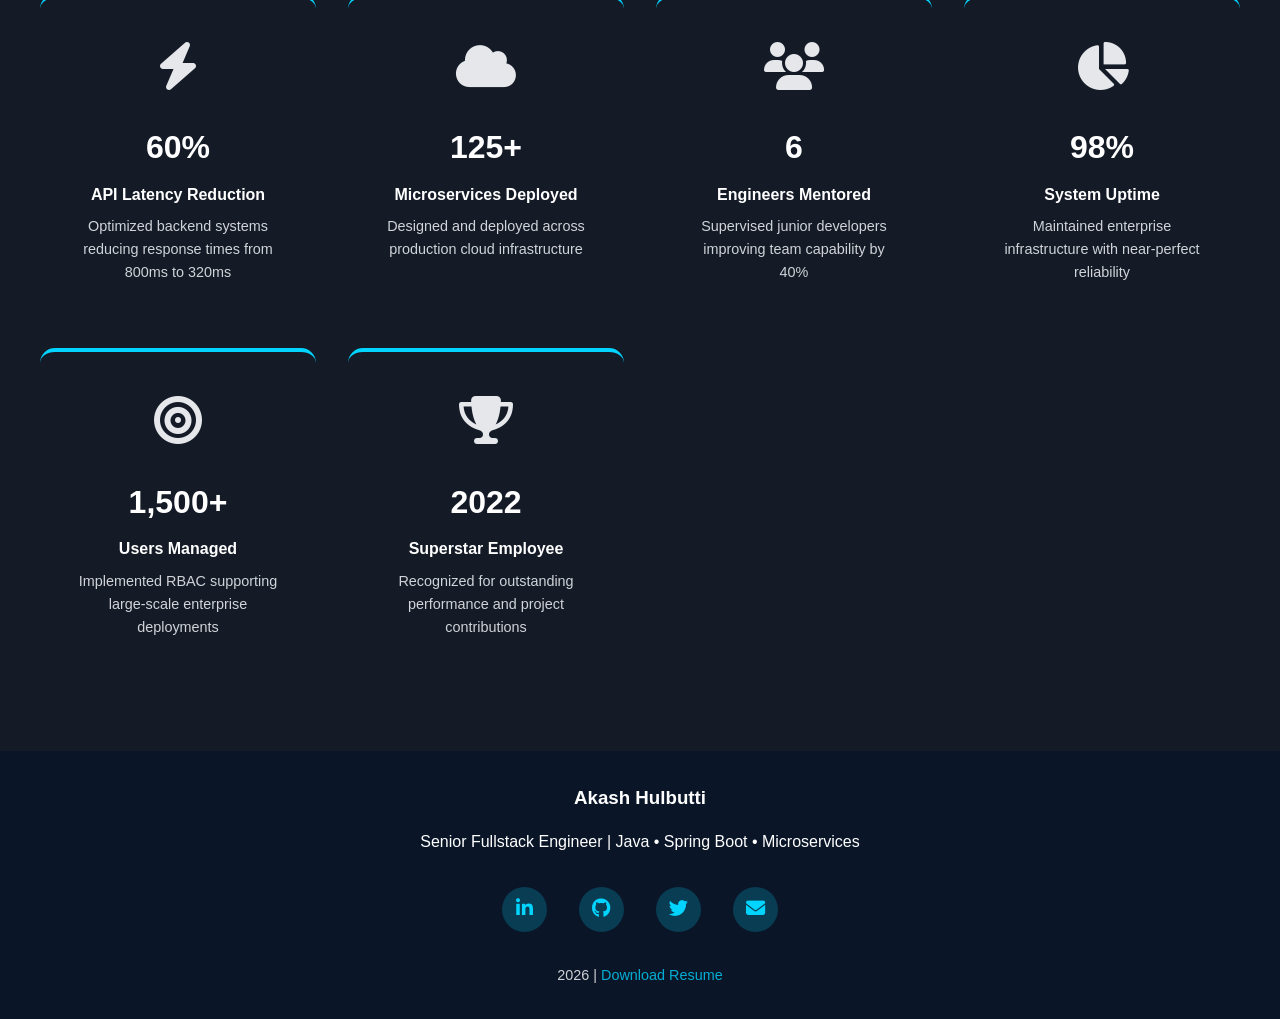
==== commit 3d75588b: "updated portfolio with new content and details" ====
--- a/index.html
+++ b/index.html
@@ -1,537 +1,2797 @@
 <!DOCTYPE html>
 <html lang="en">
-  <head>
-    <meta charset="utf-8" />
-    <meta content="width=device-width, initial-scale=1.0" name="viewport" />
-
-    <title>Akash Hulbutti</title>
-    <meta content="" name="description" />
-    <meta content="" name="keywords" />
-    <link href="assets/img/favicon.png" rel="icon" />
-    <link href="assets/img/apple-touch-icon.png" rel="apple-touch-icon" />
-    <link
-      href="https://fonts.googleapis.com/css?family=Open+Sans:300,300i,400,400i,600,600i,700,700i|Raleway:300,300i,400,400i,500,500i,600,600i,700,700i|Poppins:300,300i,400,400i,500,500i,600,600i,700,700i"
-      rel="stylesheet"
-    />
-    <link
-      href="assets/vendor/bootstrap/css/bootstrap.min.css"
-      rel="stylesheet"
-    />
-    <link href="assets/vendor/icofont/icofont.min.css" rel="stylesheet" />
-    <link href="assets/vendor/boxicons/css/boxicons.min.css" rel="stylesheet" />
-    <link href="assets/vendor/venobox/venobox.css" rel="stylesheet" />
-    <link
-      href="assets/vendor/owl.carousel/assets/owl.carousel.min.css"
-      rel="stylesheet"
-    />
-    <link href="assets/css/style.css" rel="stylesheet" />
-    <link href="assets/vendor/aos/aos.css" rel="stylesheet" />
-  </head>
-
-  <body>
-    <button type="button" class="mobile-nav-toggle d-xl-none">
-      <i class="icofont-navigation-menu"></i>
-    </button>
-    <header id="header" class="d-flex flex-column justify-content-center">
-      <nav class="nav-menu">
-        <ul>
-          <li class="active">
-            <a href="#hero"><i class="bx bx-home"></i> <span>Home</span></a>
-          </li>
-          <li>
-            <a href="#skills"><i class="bx bx-star"></i> <span>Skills</span></a>
-          </li> 
-          <li>
-            <a href="#services"
-              ><i class="bx bx-server"></i> <span>Projects</span></a
-            >
-          </li>
-          <li>
-            <a href="#contact"
-              ><i class="bx bx-envelope"></i> <span>Contact</span></a
-            >
-          </li>
-          <li>
-            <a href="#resume"
-              ><i class="bx bxs-user-detail"></i> <span>Summary</span></a
-            >
-          </li>
-        </ul>
-      </nav>
+<head>
+    <meta charset="UTF-8">
+    <meta name="viewport" content="width=device-width, initial-scale=1.0">
+    <meta name="description" content="Senior Backend Engineer with 6+ years of expertise in Java, Spring Boot, Microservices. Proven track record of optimizing APIs by 60%, designing scalable systems, and managing 125+ microservices deployments.">
+    <meta name="keywords" content="Software Engineer, Cloud Engineer, Java, Spring Boot, Microservices, AWS, Kubernetes, Docker, DevOps">
+    <meta name="author" content="Akash Hulbutti">
+    <title>Akash Hulbutti - Senior Fullstack Engineer | Java • Spring Boot • Microservices</title>
+    <link rel="stylesheet" href="https://cdnjs.cloudflare.com/ajax/libs/font-awesome/6.4.0/css/all.min.css">
+    <style>
+        * {
+            margin: 0;
+            padding: 0;
+            box-sizing: border-box;
+        }
+
+        :root {
+            --primary-color: #0a1628;
+            --secondary-color: #1a2d4d;
+            --accent-color: #00d4ff;
+            --accent-secondary: #6366f1;
+            --accent-warm: #ff6b6b;
+            --accent-gold: #fbbf24;
+            --text-dark: #e5e7eb;
+            --text-light: #a1a5b0;
+            --bg-light: #141b27;
+            --bg-white: #1f2937;
+            --border-color: #2d3748;
+            --shadow: 0 10px 30px rgba(0, 0, 0, 0.3);
+            --shadow-lg: 0 20px 40px rgba(0, 0, 0, 0.5);
+        }
+
+        html {
+            scroll-behavior: smooth;
+        }
+
+        body {
+            font-family: 'Segoe UI', Tahoma, Geneva, Verdana, sans-serif;
+            color: var(--text-dark);
+            background-color: var(--bg-light);
+            line-height: 1.6;
+        }
+
+        /* ===================== HEADER & NAVIGATION ===================== */
+        header {
+            position: fixed;
+            top: 0;
+            left: 0;
+            right: 0;
+            background: rgba(10, 22, 40, 0.95);
+            backdrop-filter: blur(10px);
+            padding: 1rem 2rem;
+            box-shadow: 0 2px 10px rgba(0, 0, 0, 0.3);
+            z-index: 1000;
+        }
+
+        nav {
+            max-width: 1200px;
+            margin: 0 auto;
+            display: flex;
+            justify-content: space-between;
+            align-items: center;
+        }
+
+        .logo {
+            font-size: 1.5rem;
+            font-weight: 700;
+            background: linear-gradient(135deg, var(--accent-secondary) 0%, var(--accent-color) 100%);
+            -webkit-background-clip: text;
+            -webkit-text-fill-color: transparent;
+            background-clip: text;
+        }
+
+        .nav-links {
+            display: flex;
+            list-style: none;
+            gap: 2rem;
+        }
+
+        .nav-links a {
+            text-decoration: none;
+            color: #e5e7eb;
+            font-size: 0.95rem;
+            font-weight: 500;
+            transition: color 0.3s ease;
+            position: relative;
+        }
+
+        .nav-links a:hover,
+        .nav-links a.active {
+            color: var(--accent-color);
+        }
+
+        .nav-links a::after {
+            content: '';
+            position: absolute;
+            bottom: -5px;
+            left: 0;
+            width: 0;
+            height: 2px;
+            background-color: var(--accent-color);
+            transition: width 0.3s ease;
+        }
+
+        .nav-links a:hover::after,
+        .nav-links a.active::after {
+            width: 100%;
+        }
+
+        @media (max-width: 768px) {
+            .nav-links {
+                gap: 1rem;
+                font-size: 0.9rem;
+            }
+        }
+
+        /* ===================== HERO SECTION ===================== */
+        .hero {
+            margin-top: 60px;
+            padding: 80px 2rem;
+            background: linear-gradient(135deg, var(--primary-color) 0%, var(--secondary-color) 50%, #0d2847 100%);
+            color: white;
+            position: relative;
+            overflow: hidden;
+        }
+
+        .hero::before {
+            content: '';
+            position: absolute;
+            top: -50%;
+            right: -10%;
+            width: 600px;
+            height: 600px;
+            background: radial-gradient(circle, rgba(0, 212, 255, 0.08) 0%, transparent 70%);
+            border-radius: 50%;
+        }
+
+        .hero::after {
+            content: '';
+            position: absolute;
+            bottom: -20%;
+            left: -5%;
+            width: 400px;
+            height: 400px;
+            background: radial-gradient(circle, rgba(99, 102, 241, 0.05) 0%, transparent 70%);
+            border-radius: 50%;
+        }
+
+        .hero-content {
+            max-width: 1200px;
+            margin: 0 auto;
+            display: grid;
+            grid-template-columns: 1fr 1fr;
+            gap: 4rem;
+            align-items: center;
+            position: relative;
+            z-index: 1;
+        }
+
+        .hero-text h1 {
+            font-size: 3.5rem;
+            font-weight: 800;
+            margin-bottom: 1rem;
+            line-height: 1.2;
+        }
+
+        .hero-text .role {
+            font-size: 1.3rem;
+            color: var(--accent-color);
+            margin-bottom: 1.5rem;
+            font-weight: 600;
+        }
+
+        .hero-text p {
+            font-size: 1.1rem;
+            margin-bottom: 2rem;
+            line-height: 1.8;
+            color: rgba(255, 255, 255, 0.9);
+        }
+
+        .hero-stats {
+            display: grid;
+            grid-template-columns: repeat(3, 1fr);
+            gap: 2rem;
+            margin-bottom: 2rem;
+        }
+
+        .stat {
+            background: rgba(0, 212, 255, 0.08);
+            padding: 1.5rem;
+            border-radius: 12px;
+            border-left: 4px solid var(--accent-color);
+            backdrop-filter: blur(10px);
+            transition: all 0.3s ease;
+        }
+
+        .stat:hover {
+            background: rgba(0, 212, 255, 0.15);
+            transform: translateY(-5px);
+        }
+
+        .stat-number {
+            font-size: 1.8rem;
+            font-weight: 700;
+            color: var(--accent-color);
+        }
+
+        .stat-label {
+            font-size: 0.9rem;
+            color: rgba(255, 255, 255, 0.8);
+            margin-top: 0.5rem;
+        }
+
+        .cta-buttons {
+            display: flex;
+            gap: 1rem;
+            flex-wrap: wrap;
+        }
+
+        .btn {
+            padding: 12px 30px;
+            border-radius: 50px;
+            border: none;
+            font-size: 1rem;
+            font-weight: 600;
+            cursor: pointer;
+            transition: all 0.3s ease;
+            text-decoration: none;
+            display: inline-block;
+        }
+
+        .btn-primary {
+            background: var(--accent-color);
+            color: var(--primary-color);
+        }
+
+        .btn-primary:hover {
+            transform: translateY(-3px);
+            box-shadow: 0 10px 25px rgba(0, 212, 255, 0.3);
+        }
+
+        .btn-secondary {
+            background: transparent;
+            color: white;
+            border: 2px solid white;
+        }
+
+        .btn-secondary:hover {
+            background: var(--bg-white);
+            color: var(--accent-color);
+            transform: translateY(-3px);
+        }
+
+        .hero-visual {
+            position: relative;
+            height: 400px;
+        }
+
+        .tech-circle {
+            position: absolute;
+            width: 150px;
+            height: 150px;
+            border: 2px solid var(--accent-color);
+            border-radius: 50%;
+            display: flex;
+            align-items: center;
+            justify-content: center;
+            font-size: 3rem;
+            opacity: 0.7;
+            animation: float 3s ease-in-out infinite;
+            color: var(--accent-color);
+        }
+
+        .tech-circle:nth-child(1) {
+            top: 35px;
+            right: 150px;
+            animation-delay: 0s;
+        }
+
+        .tech-circle:nth-child(2) {
+            bottom: 40px;
+            right: 100px;
+            animation-delay: 1s;
+            width: 150px;
+            height: 150px;
+            border-color: var(--accent-secondary);
+            color: var(--accent-secondary);
+        }
+
+        .tech-circle:nth-child(3) {
+            bottom: 50px;
+            left: 210px;
+            animation-delay: 2s;
+            width: 120px;
+            height: 120px;
+            border-color: var(--accent-gold);
+            color: var(--accent-gold);
+        }
+
+        .tech-circle:nth-child(4) {
+            top: 50px;
+            right: -50px;
+            animation-delay: 1.5s;
+            width: 200px;
+            height: 200px;
+            border-color: #8b5cf6;
+            color: #8b5cf6;
+            font-size: 4rem;
+        }
+
+        .tech-circle:nth-child(5) {
+            bottom: 20px;
+            right: -60px;
+            animation-delay: 0.5s;
+            width: 170px;
+            height: 170px;
+            border-color: #10b981;
+            color: #10b981;
+            font-size: 3.5rem;
+        }
+
+        @keyframes float {
+            0%, 100% { transform: translateY(0px); }
+            50% { transform: translateY(-20px); }
+        }
+
+        @media (max-width: 768px) {
+            .hero {
+                padding: 40px 1.5rem;
+                margin-top: 60px;
+            }
+
+            .hero-content {
+                grid-template-columns: 1fr;
+                gap: 2rem;
+            }
+
+            .hero-text h1 {
+                font-size: 2.5rem;
+            }
+
+            .hero-stats {
+                grid-template-columns: 1fr;
+            }
+
+            .hero-visual {
+                display: none;
+            }
+        }
+
+        /* ===================== SECTION STYLES ===================== */
+        section {
+            padding: 80px 2rem;
+        }
+
+        .section-container {
+            max-width: 1200px;
+            margin: 0 auto;
+        }
+
+        .section-title {
+            font-size: 2.5rem;
+            font-weight: 700;
+            margin-bottom: 1rem;
+            color: var(--text-dark);
+        }
+
+        .section-subtitle {
+            font-size: 1.1rem;
+            color: var(--text-light);
+            margin-bottom: 3rem;
+        }
+
+        .section-title::after {
+            content: '';
+            display: block;
+            width: 60px;
+            height: 4px;
+            background: linear-gradient(90deg, var(--accent-color), var(--accent-warm));
+            margin-top: 1rem;
+        }
+
+        /* ===================== ABOUT SECTION ===================== */
+        #about {
+            background: var(--bg-white);
+        }
+
+        .about-content {
+            display: grid;
+            grid-template-columns: 1fr 1fr;
+            gap: 4rem;
+            align-items: center;
+        }
+
+        .about-text h3 {
+            font-size: 1.3rem;
+            color: var(--accent-color);
+            margin-bottom: 1rem;
+            font-weight: 600;
+        }
+
+        .about-text p {
+            font-size: 1rem;
+            line-height: 1.8;
+            margin-bottom: 1.5rem;
+            color: var(--text-light);
+        }
+
+        .about-highlights {
+            display: grid;
+            grid-template-columns: 1fr 1fr;
+            gap: 1.5rem;
+            margin-top: 2rem;
+        }
+
+        .highlight {
+            background: var(--bg-light);
+            padding: 1.5rem;
+            border-radius: 10px;
+            border-left: 3px solid var(--accent-color);
+        }
+
+        .highlight-title {
+            font-weight: 600;
+            color: var(--text-dark);
+            margin-bottom: 0.5rem;
+        }
+
+        .highlight-value {
+            color: var(--accent-color);
+            font-weight: 700;
+            font-size: 1.3rem;
+        }
+
+        .about-image {
+            position: relative;
+            height: 400px;
+            background: linear-gradient(135deg, var(--accent-color), var(--accent-warm));
+            border-radius: 20px;
+            display: flex;
+            align-items: center;
+            justify-content: center;
+            font-size: 5rem;
+            overflow: hidden;
+        }
+
+        /* ===================== CERTIFICATE CAROUSEL ===================== */
+        .certificate-carousel {
+            position: relative;
+            width: 100%;
+            height: 100%;
+            display: flex;
+            align-items: center;
+            justify-content: center;
+        }
+
+        .carousel-container {
+            position: relative;
+            width: 100%;
+            height: 100%;
+            overflow: hidden;
+            border-radius: 20px;
+        }
+
+        .certificate-slide {
+            position: absolute;
+            width: 100%;
+            height: 100%;
+            object-fit: contain;
+            padding: 1rem;
+            background: #1f2937;
+            opacity: 0;
+            transition: opacity 0.6s ease-in-out;
+        }
+
+        .certificate-slide.active {
+            opacity: 1;
+            z-index: 10;
+        }
+
+        .carousel-btn {
+            position: absolute;
+            top: 50%;
+            transform: translateY(-50%);
+            background: rgba(0, 212, 255, 0.9);
+            color: white;
+            border: none;
+            padding: 12px 16px;
+            border-radius: 50%;
+            cursor: pointer;
+            z-index: 20;
+            transition: all 0.3s ease;
+            display: flex;
+            align-items: center;
+            justify-content: center;
+            font-size: 1.2rem;
+        }
+
+        .carousel-btn:hover {
+            background: var(--accent-color);
+            transform: translateY(-50%) scale(1.15);
+        }
+
+        .carousel-btn.prev {
+            left: 15px;
+        }
+
+        .carousel-btn.next {
+            right: 15px;
+        }
+
+        .carousel-dots {
+            position: absolute;
+            bottom: 15px;
+            left: 50%;
+            transform: translateX(-50%);
+            display: flex;
+            gap: 8px;
+            z-index: 20;
+        }
+
+        .dot {
+            width: 12px;
+            height: 12px;
+            border-radius: 50%;
+            background: rgba(255, 255, 255, 0.5);
+            cursor: pointer;
+            transition: all 0.3s ease;
+            border: 2px solid white;
+        }
+
+        .dot.active {
+            background: var(--accent-color);
+            transform: scale(1.2);
+        }
+
+        .dot:hover {
+            background: rgba(0, 212, 255, 0.8);
+        }
+
+        @media (max-width: 768px) {
+            .about-content {
+                grid-template-columns: 1fr;
+                gap: 2rem;
+            }
+
+            .about-highlights {
+                grid-template-columns: 1fr;
+            }
+
+            .about-image {
+                height: 250px;
+            }
+        }
+
+        /* ===================== EXPERIENCE SECTION ===================== */
+        #experience {
+            background: var(--bg-light);
+        }
+
+        .experience-grid {
+            display: grid;
+            grid-template-columns: 1fr;
+            gap: 2rem;
+        }
+
+        .experience-card {
+            background: var(--bg-white);
+            padding: 2rem;
+            border-radius: 15px;
+            box-shadow: var(--shadow);
+            transition: all 0.3s ease;
+            border-left: 5px solid var(--accent-color);
+            position: relative;
+        }
+
+        .experience-card:hover {
+            transform: translateY(-5px);
+            box-shadow: var(--shadow-lg);
+        }
+
+        .exp-header {
+            display: flex;
+            justify-content: space-between;
+            align-items: start;
+            margin-bottom: 1rem;
+        }
+
+        .exp-title {
+            font-size: 1.3rem;
+            font-weight: 700;
+            color: #ffffff;
+        }
+
+        .exp-company {
+            color: var(--accent-color);
+            font-weight: 600;
+            font-size: 0.95rem;
+        }
+
+        .exp-period {
+            background: linear-gradient(135deg, var(--primary-color), var(--secondary-color));
+            color: white;
+            padding: 6px 15px;
+            border-radius: 20px;
+            font-size: 0.85rem;
+            font-weight: 600;
+        }
+
+        .exp-description {
+            color: #d1d5db;
+            margin-bottom: 1.5rem;
+            line-height: 1.8;
+        }
+
+        .exp-achievements {
+            display: grid;
+            grid-template-columns: repeat(auto-fit, minmax(250px, 1fr));
+            gap: 1rem;
+        }
+
+        .achievement {
+            background: var(--bg-light);
+            padding: 1rem;
+            border-radius: 8px;
+            display: flex;
+            align-items: start;
+            gap: 1rem;
+        }
+
+        .achievement::before {
+            content: '→';
+            color: var(--accent-color);
+            font-weight: 700;
+            font-size: 1.3rem;
+            flex-shrink: 0;
+        }
+
+        .achievement-text {
+            font-size: 0.95rem;
+            color: var(--text-dark);
+            line-height: 1.5;
+        }
+
+        @media (max-width: 768px) {
+            .exp-achievements {
+                grid-template-columns: 1fr;
+            }
+        }
+
+        /* ===================== SKILLS SECTION ===================== */
+        #skills {
+            background: var(--bg-light);
+        }
+
+        .skills-grid {
+            display: grid;
+            grid-template-columns: repeat(auto-fit, minmax(280px, 1fr));
+            gap: 2rem;
+        }
+
+        .skill-category {
+            background: var(--bg-light);
+            padding: 2rem;
+            border-radius: 15px;
+            border-top: 4px solid;
+            border-image: linear-gradient(90deg, var(--accent-color), var(--accent-secondary)) 1;
+            transition: all 0.3s ease;
+        }
+
+        .skill-category:hover {
+            transform: translateY(-8px);
+            box-shadow: 0 15px 40px rgba(0, 212, 255, 0.1);
+        }
+
+        .category-title {
+            font-size: 1.2rem;
+            font-weight: 700;
+            color: #ffffff;
+            margin-bottom: 1.5rem;
+            display: flex;
+            align-items: center;
+            gap: 0.7rem;
+        }
+
+        .category-title i {
+            color: var(--accent-color);
+            font-size: 1.4rem;
+        }
+
+        .category-title::after {
+            content: '';
+            width: 8px;
+            height: 8px;
+            background: var(--accent-color);
+            border-radius: 50%;
+        }
+
+        .skills-list {
+            display: flex;
+            flex-wrap: wrap;
+            gap: 0.8rem;
+        }
+
+        .skill-tag {
+            background: var(--bg-white);
+            padding: 0.6rem 1.2rem;
+            border-radius: 20px;
+            border: 1px solid var(--accent-color);
+            color: #ffffff;
+            font-size: 0.9rem;
+            font-weight: 500;
+            transition: all 0.3s ease;
+            cursor: default;
+        }
+
+        .skill-tag:hover {
+            background: var(--accent-color);
+            color: var(--primary-color);
+        }
+
+        /* ===================== PROJECTS SECTION ===================== */
+        #projects {
+            background: var(--bg-light);
+        }
+
+        .projects-grid {
+            display: grid;
+            grid-template-columns: repeat(auto-fit, minmax(300px, 1fr));
+            gap: 2rem;
+        }
+
+        .project-card {
+            background: var(--bg-white);
+            border-radius: 15px;
+            overflow: hidden;
+            box-shadow: var(--shadow);
+            transition: all 0.3s ease;
+            display: flex;
+            flex-direction: column;
+        }
+
+        .project-card:hover {
+            transform: translateY(-10px);
+            box-shadow: var(--shadow-lg);
+        }
+
+        .project-header {
+            padding: 2rem;
+            background: linear-gradient(135deg, var(--primary-color), var(--secondary-color));
+            color: white;
+            display: flex;
+            align-items: center;
+            justify-content: space-between;
+        }
+
+        .project-icon {
+            font-size: 2.5rem;
+        }
+
+        .project-name {
+            font-size: 1.3rem;
+            font-weight: 700;
+            color: #ffffff;
+        }
+
+        .project-body {
+            padding: 2rem;
+            flex-grow: 1;
+            display: flex;
+            flex-direction: column;
+        }
+
+        .project-description {
+            color: #d1d5db;
+            margin-bottom: 1.5rem;
+            line-height: 1.6;
+            flex-grow: 1;
+        }
+
+        .project-tech {
+            display: flex;
+            flex-wrap: wrap;
+            gap: 0.5rem;
+            margin-bottom: 1.5rem;
+        }
+
+        .tech {
+            background: var(--bg-light);
+            padding: 0.4rem 0.8rem;
+            border-radius: 15px;
+            font-size: 0.8rem;
+            color: var(--accent-color);
+            font-weight: 600;
+        }
+
+        .project-metrics {
+            display: flex;
+            justify-content: space-around;
+            padding: 1rem 0;
+            border-top: 1px solid var(--border-color);
+        }
+
+        .metric {
+            text-align: center;
+        }
+
+        .metric-value {
+            font-weight: 700;
+            color: var(--accent-color);
+            font-size: 1.1rem;
+        }
+
+        .metric-label {
+            font-size: 0.8rem;
+            color: var(--text-light);
+        }
+
+        /* ===================== ACHIEVEMENTS SECTION ===================== */
+        #achievements {
+            background: var(--bg-light);
+        }
+
+        .achievements-grid {
+            display: grid;
+            grid-template-columns: repeat(auto-fit, minmax(250px, 1fr));
+            gap: 2rem;
+        }
+
+        .achievement-card {
+            text-align: center;
+            padding: 2rem;
+            background: var(--bg-light);
+            border-radius: 15px;
+            border-top: 4px solid var(--accent-color);
+            transition: all 0.3s ease;
+        }
+
+        .achievement-card:hover {
+            transform: translateY(-8px);
+            background: linear-gradient(135deg, rgba(0, 212, 255, 0.1), rgba(99, 102, 241, 0.1));
+            box-shadow: 0 20px 40px rgba(0, 212, 255, 0.15);
+        }
+
+        .achievement-icon {
+            font-size: 3rem;
+            margin-bottom: 1rem;
+        }
+
+        .achievement-number {
+            font-size: 2rem;
+            font-weight: 700;
+            margin-bottom: 0.5rem;
+            color: #ffffff;
+        }
+
+        .achievement-name {
+            font-size: 1rem;
+            font-weight: 600;
+            margin-bottom: 0.5rem;
+            color: #ffffff;
+        }
+
+        .achievement-desc {
+            font-size: 0.9rem;
+            opacity: 0.9;
+        }
+
+        .achievement-card:hover .achievement-number,
+        .achievement-card:hover .achievement-name {
+            color: var(--accent-color);
+        }
+
+        /* ===================== CONTACT SECTION ===================== */
+        #contact {
+            background: linear-gradient(135deg, var(--primary-color) 0%, var(--secondary-color) 50%, #0d2847 100%);
+            color: white;
+        }
+
+        #contact .section-title,
+        #contact .section-subtitle {
+            color: white;
+        }
+
+        #contact .section-title::after {
+            background: linear-gradient(90deg, var(--accent-color), var(--accent-secondary));
+        }
+
+        .contact-content {
+            display: flex;
+            justify-content: center;
+            margin-top: 3rem;
+        }
+
+        .contact-info {
+            display: flex;
+            flex-direction: row;
+            gap: 3rem;
+            flex-wrap: wrap;
+            justify-content: center;
+            align-items: center;
+        }
+
+        .contact-item {
+            display: flex;
+            gap: 1rem;
+            align-items: center;
+            flex-direction: column;
+            text-align: center;
+            min-width: 150px;
+        }
+
+        .contact-icon {
+            width: 45px;
+            height: 45px;
+            background: linear-gradient(135deg, rgba(0, 212, 255, 0.2), rgba(99, 102, 241, 0.2));
+            border-radius: 10px;
+            display: flex;
+            align-items: center;
+            justify-content: center;
+            font-size: 1.3rem;
+            flex-shrink: 0;
+            color: var(--accent-color);
+            transition: all 0.3s ease;
+        }
+
+        .contact-item:hover .contact-icon {
+            background: linear-gradient(135deg, rgba(0, 212, 255, 0.4), rgba(99, 102, 241, 0.4));
+            transform: scale(1.1);
+        }
+
+        .contact-text h3 {
+            margin-bottom: 0.5rem;
+            font-weight: 600;
+            font-size: 1rem;
+        }
+
+        .contact-text p {
+            color: rgba(255, 255, 255, 0.85);
+            word-break: break-word;
+            font-size: 0.9rem;
+        }
+
+        .contact-form {
+            display: flex;
+            flex-direction: column;
+            gap: 1.5rem;
+        }
+
+        .form-group {
+            display: flex;
+            flex-direction: column;
+        }
+
+        .form-group label {
+            margin-bottom: 0.5rem;
+            font-weight: 600;
+        }
+
+        .form-group input,
+        .form-group textarea {
+            padding: 12px;
+            border: none;
+            border-radius: 8px;
+            font-family: inherit;
+            font-size: 1rem;
+            background: rgba(255, 255, 255, 0.95);
+        }
+
+        .form-group textarea {
+            resize: vertical;
+            min-height: 120px;
+        }
+
+        @media (max-width: 768px) {
+            .contact-content {
+                grid-template-columns: 1fr;
+            }
+        }
+
+        /* ===================== MODAL STYLES ===================== */
+        .modal {
+            display: none;
+            position: fixed;
+            z-index: 2000;
+            left: 0;
+            top: 0;
+            width: 100%;
+            height: 100%;
+            background-color: rgba(0, 0, 0, 0.7);
+            animation: fadeIn 0.3s ease;
+        }
+
+        .modal.show {
+            display: flex;
+            align-items: center;
+            justify-content: center;
+        }
+
+        .modal-content {
+            background: linear-gradient(135deg, var(--primary-color) 0%, var(--secondary-color) 50%, #0d2847 100%);
+            color: white;
+            padding: 3rem;
+            border-radius: 20px;
+            max-width: 600px;
+            width: 90%;
+            box-shadow: 0 20px 60px rgba(0, 0, 0, 0.8);
+            position: relative;
+            animation: slideUp 0.3s ease;
+        }
+
+        .modal-close {
+            position: absolute;
+            top: 1.5rem;
+            right: 1.5rem;
+            font-size: 2rem;
+            cursor: pointer;
+            color: var(--accent-color);
+            background: none;
+            border: none;
+            transition: all 0.3s ease;
+        }
+
+        .modal-close:hover {
+            color: white;
+            transform: rotate(90deg);
+        }
+
+        .modal h2 {
+            font-size: 2rem;
+            margin-bottom: 1.5rem;
+            color: white;
+        }
+
+        .modal-info {
+            display: flex;
+            flex-direction: column;
+            gap: 2rem;
+        }
+
+        .modal-item {
+            display: flex;
+            gap: 1.5rem;
+            align-items: flex-start;
+        }
+
+        .modal-icon {
+            width: 50px;
+            height: 50px;
+            background: linear-gradient(135deg, rgba(0, 212, 255, 0.3), rgba(99, 102, 241, 0.3));
+            border-radius: 10px;
+            display: flex;
+            align-items: center;
+            justify-content: center;
+            font-size: 1.5rem;
+            color: var(--accent-color);
+            flex-shrink: 0;
+        }
+
+        .modal-item h3 {
+            font-size: 1.2rem;
+            margin-bottom: 0.5rem;
+            font-weight: 600;
+        }
+
+        .modal-item p {
+            color: rgba(255, 255, 255, 0.85);
+            font-size: 1rem;
+        }
+
+        .modal-item a {
+            color: var(--accent-color);
+            text-decoration: none;
+            font-weight: 500;
+            transition: color 0.3s ease;
+        }
+
+        .modal-item a:hover {
+            color: white;
+        }
+
+        @keyframes fadeIn {
+            from { opacity: 0; }
+            to { opacity: 1; }
+        }
+
+        @keyframes slideUp {
+            from { 
+                opacity: 0;
+                transform: translateY(30px);
+            }
+            to { 
+                opacity: 1;
+                transform: translateY(0);
+            }
+        }
+
+        @media (max-width: 768px) {
+            .modal-content {
+                padding: 2rem;
+                max-width: 90%;
+            }
+
+            .modal h2 {
+                font-size: 1.5rem;
+            }
+
+            .modal-item {
+                gap: 1rem;
+            }
+
+            .modal-icon {
+                width: 45px;
+                height: 45px;
+                font-size: 1.3rem;
+            }
+
+            .modal-item h3 {
+                font-size: 1rem;
+            }
+
+            .modal-item p {
+                font-size: 0.9rem;
+            }
+        }
+
+        /* ===================== FOOTER ===================== */
+        footer {
+            background: #0a1628;
+            color: white;
+            padding: 2rem;
+            text-align: center;
+        }
+
+        .social-links {
+            display: flex;
+            justify-content: center;
+            gap: 2rem;
+            margin: 2rem 0;
+        }
+
+        .social-link {
+            width: 45px;
+            height: 45px;
+            border-radius: 50%;
+            background: rgba(0, 212, 255, 0.2);
+            display: flex;
+            align-items: center;
+            justify-content: center;
+            color: var(--accent-color);
+            text-decoration: none;
+            font-size: 1.2rem;
+            transition: all 0.3s ease;
+        }
+
+        .social-link:hover {
+            background: var(--accent-color);
+            color: var(--primary-color);
+            transform: translateY(-5px);
+        }
+
+        /* ===================== UTILITY CLASSES ===================== */
+        .container {
+            max-width: 1200px;
+            margin: 0 auto;
+        }
+
+        .scroll-to-top {
+            position: fixed;
+            bottom: 30px;
+            right: 30px;
+            width: 50px;
+            height: 50px;
+            background: var(--accent-color);
+            color: var(--primary-color);
+            border-radius: 50%;
+            display: flex;
+            align-items: center;
+            justify-content: center;
+            font-size: 1.5rem;
+            cursor: pointer;
+            opacity: 0;
+            visibility: hidden;
+            transition: all 0.3s ease;
+            z-index: 999;
+        }
+
+        .scroll-to-top.show {
+            opacity: 1;
+            visibility: visible;
+        }
+
+        .scroll-to-top:hover {
+            transform: translateY(-5px);
+            box-shadow: 0 10px 25px rgba(0, 212, 255, 0.3);
+        }
+
+        /* ===================== ANIMATIONS ===================== */
+        @keyframes fadeInUp {
+            from {
+                opacity: 0;
+                transform: translateY(30px);
+            }
+            to {
+                opacity: 1;
+                transform: translateY(0);
+            }
+        }
+
+        .fade-in {
+            animation: fadeInUp 0.6s ease-out forwards;
+        }
+
+        /* ===================== RESPONSIVE ===================== */
+
+        /* ===================== LARGE SCREENS (1200px+) ===================== */
+        @media (min-width: 1200px) {
+            .section-container {
+                max-width: 1200px;
+            }
+        }
+
+        /* ===================== MEDIUM-LARGE SCREENS (992px - 1199px) ===================== */
+        @media (max-width: 1199px) and (min-width: 992px) {
+            .hero-text h1 {
+                font-size: 3rem;
+            }
+
+            .section-title {
+                font-size: 2.2rem;
+            }
+
+            section {
+                padding: 60px 2rem;
+            }
+        }
+
+        /* ===================== TABLETS (768px - 991px) ===================== */
+        @media (max-width: 991px) {
+            header {
+                padding: 0.8rem 1.5rem;
+            }
+
+            .nav-links {
+                gap: 1rem;
+                font-size: 0.9rem;
+            }
+
+            .logo {
+                font-size: 1.3rem;
+            }
+
+            .hero {
+                padding: 50px 1.5rem;
+                margin-top: 60px;
+            }
+
+            .hero-content {
+                grid-template-columns: 1fr;
+                gap: 2rem;
+            }
+
+            .hero-text h1 {
+                font-size: 2.5rem;
+            }
+
+            .hero-text .role {
+                font-size: 1.1rem;
+            }
+
+            .hero-stats {
+                grid-template-columns: repeat(3, 1fr);
+                gap: 1rem;
+                margin-bottom: 1.5rem;
+            }
+
+            .stat {
+                padding: 1rem;
+            }
+
+            .stat-number {
+                font-size: 1.5rem;
+            }
+
+            .stat-label {
+                font-size: 0.8rem;
+            }
+
+            .hero-visual {
+                display: none;
+            }
+
+            .cta-buttons {
+                flex-direction: column;
+                gap: 0.8rem;
+            }
+
+            .btn {
+                padding: 10px 20px;
+                font-size: 0.95rem;
+                width: 100%;
+                text-align: center;
+            }
+
+            .about-content {
+                grid-template-columns: 1fr;
+                gap: 2rem;
+            }
+
+            .about-highlights {
+                grid-template-columns: repeat(2, 1fr);
+            }
+
+            .about-image {
+                height: 300px;
+            }
+
+            .certificate-carousel {
+                height: 100%;
+            }
+
+            section {
+                padding: 50px 1.5rem;
+            }
+
+            .section-title {
+                font-size: 2rem;
+            }
+
+            .skills-grid {
+                grid-template-columns: repeat(2, 1fr);
+                gap: 1.5rem;
+            }
+
+            .skill-category {
+                padding: 1.5rem;
+            }
+
+            .projects-grid {
+                grid-template-columns: 1fr;
+            }
+
+            .contact-content {
+                grid-template-columns: 1fr;
+            }
+        }
+
+        /* ===================== SMALL TABLETS / LARGE PHONES (576px - 767px) ===================== */
+        @media (max-width: 767px) {
+            * {
+                margin: 0;
+                padding: 0;
+                box-sizing: border-box;
+            }
+
+            header {
+                padding: 0.7rem 1rem;
+            }
+
+            .nav-links {
+                gap: 0.7rem;
+                font-size: 0.85rem;
+            }
+
+            .logo {
+                font-size: 1.2rem;
+            }
+
+            .hero {
+                padding: 40px 1rem;
+                margin-top: 60px;
+            }
+
+            .hero-text h1 {
+                font-size: 2rem;
+                line-height: 1.2;
+            }
+
+            .hero-text .role {
+                font-size: 1rem;
+                margin-bottom: 1rem;
+            }
+
+            .hero-text p {
+                font-size: 1rem;
+                line-height: 1.6;
+                margin-bottom: 1.5rem;
+            }
+
+            .hero-stats {
+                grid-template-columns: 1fr;
+                gap: 0.8rem;
+                margin-bottom: 1.5rem;
+            }
+
+            .stat {
+                padding: 0.8rem;
+            }
+
+            .stat-number {
+                font-size: 1.3rem;
+            }
+
+            .stat-label {
+                font-size: 0.75rem;
+            }
+
+            .cta-buttons {
+                flex-direction: column;
+                gap: 0.8rem;
+            }
+
+            .btn {
+                padding: 10px 15px;
+                font-size: 0.9rem;
+                width: 100%;
+            }
+
+            section {
+                padding: 40px 1rem;
+            }
+
+            .section-title {
+                font-size: 1.8rem;
+            }
+
+            .section-subtitle {
+                font-size: 1rem;
+                margin-bottom: 2rem;
+            }
+
+            .about-content {
+                grid-template-columns: 1fr;
+                gap: 1.5rem;
+            }
+
+            .about-highlights {
+                grid-template-columns: 1fr;
+                gap: 1rem;
+            }
+
+            .about-text h3 {
+                font-size: 1.2rem;
+            }
+
+            .about-text p {
+                font-size: 0.95rem;
+            }
+
+            .about-image {
+                height: 250px;
+            }
+
+            .experience-card {
+                padding: 1.5rem;
+            }
+
+            .exp-title {
+                font-size: 1.2rem;
+            }
+
+            .exp-company {
+                font-size: 0.9rem;
+            }
+
+            .exp-period {
+                padding: 4px 12px;
+                font-size: 0.8rem;
+            }
+
+            .exp-description {
+                font-size: 0.95rem;
+                margin-bottom: 1rem;
+            }
+
+            .exp-achievements {
+                grid-template-columns: 1fr;
+                gap: 0.8rem;
+            }
+
+            .achievement {
+                padding: 0.8rem;
+            }
+
+            .achievement-text {
+                font-size: 0.9rem;
+            }
+
+            .skills-grid {
+                grid-template-columns: 1fr;
+                gap: 1.2rem;
+            }
+
+            .skill-category {
+                padding: 1.2rem;
+            }
+
+            .category-title {
+                font-size: 1.1rem;
+                margin-bottom: 1rem;
+            }
+
+            .skill-tag {
+                padding: 0.5rem 1rem;
+                font-size: 0.85rem;
+            }
+
+            .project-card {
+                margin-bottom: 1rem;
+            }
+
+            .project-header {
+                padding: 1.5rem;
+            }
+
+            .project-name {
+                font-size: 1.2rem;
+            }
+
+            .project-icon {
+                font-size: 2rem;
+            }
+
+            .project-body {
+                padding: 1.5rem;
+            }
+
+            .project-description {
+                font-size: 0.95rem;
+            }
+
+            .tech {
+                font-size: 0.75rem;
+                padding: 0.3rem 0.6rem;
+            }
+
+            .achievement-card {
+                padding: 1.5rem;
+            }
+
+            .achievement-number {
+                font-size: 1.8rem;
+            }
+
+            .achievement-name {
+                font-size: 0.95rem;
+            }
+
+            .achievement-desc {
+                font-size: 0.85rem;
+            }
+
+            .contact-content {
+                grid-template-columns: 1fr;
+                gap: 2rem;
+            }
+
+            .contact-item {
+                gap: 1rem;
+            }
+
+            .contact-icon {
+                width: 45px;
+                height: 45px;
+                font-size: 1.3rem;
+            }
+
+            .contact-text h3 {
+                font-size: 1rem;
+            }
+
+            .contact-text p {
+                font-size: 0.95rem;
+            }
+
+            footer {
+                padding: 1.5rem 1rem;
+            }
+
+            footer h3 {
+                font-size: 1.2rem;
+            }
+
+            .social-links {
+                gap: 1.5rem;
+                margin: 1.5rem 0;
+            }
+
+            .social-link {
+                width: 40px;
+                height: 40px;
+                font-size: 1rem;
+            }
+        }
+
+        /* ===================== PHONES (375px - 575px) ===================== */
+        @media (max-width: 575px) {
+            header {
+                padding: 0.6rem 0.8rem;
+            }
+
+            nav {
+                flex-direction: column;
+                gap: 0.5rem;
+            }
+
+            .nav-links {
+                flex-direction: column;
+                gap: 0.5rem;
+                justify-content: center;
+                text-align: center;
+            }
+
+            .logo {
+                font-size: 1.1rem;
+            }
+
+            .hero {
+                padding: 30px 1rem;
+                margin-top: 50px;
+            }
+
+            .hero-text h1 {
+                font-size: 1.8rem;
+                line-height: 1.2;
+                margin-bottom: 0.8rem;
+            }
+
+            .hero-text .role {
+                font-size: 0.95rem;
+                margin-bottom: 0.8rem;
+                line-height: 1.4;
+            }
+
+            .hero-text p {
+                font-size: 0.95rem;
+                margin-bottom: 1.2rem;
+                line-height: 1.5;
+            }
+
+            .hero-stats {
+                grid-template-columns: 1fr;
+                gap: 0.6rem;
+                margin-bottom: 1.2rem;
+            }
+
+            .stat {
+                padding: 0.7rem;
+                border-left: 3px solid var(--accent-color);
+            }
+
+            .stat-number {
+                font-size: 1.2rem;
+            }
+
+            .stat-label {
+                font-size: 0.7rem;
+            }
+
+            .cta-buttons {
+                flex-direction: column;
+                gap: 0.6rem;
+            }
+
+            .btn {
+                padding: 9px 12px;
+                font-size: 0.85rem;
+                width: 100%;
+                border-radius: 8px;
+            }
+
+            section {
+                padding: 30px 1rem;
+            }
+
+            .section-title {
+                font-size: 1.6rem;
+            }
+
+            .section-subtitle {
+                font-size: 0.95rem;
+                margin-bottom: 1.5rem;
+            }
+
+            .section-title::after {
+                width: 50px;
+                height: 3px;
+                margin-top: 0.8rem;
+            }
+
+            .about-content {
+                gap: 1.2rem;
+            }
+
+            .about-highlights {
+                gap: 0.8rem;
+            }
+
+            .highlight {
+                padding: 1rem;
+                border-left: 3px solid var(--accent-color);
+            }
+
+            .highlight-title {
+                font-size: 0.9rem;
+                margin-bottom: 0.4rem;
+            }
+
+            .highlight-value {
+                font-size: 1.2rem;
+            }
+
+            .about-text h3 {
+                font-size: 1.1rem;
+                margin-bottom: 0.8rem;
+            }
+
+            .about-text p {
+                font-size: 0.9rem;
+                line-height: 1.5;
+            }
+
+            .about-image {
+                height: 200px;
+            }
+
+            .experience-card {
+                padding: 1.2rem;
+                margin-bottom: 1rem;
+            }
+
+            .exp-header {
+                flex-direction: column;
+                gap: 0.8rem;
+            }
+
+            .exp-title {
+                font-size: 1.1rem;
+            }
+
+            .exp-company {
+                font-size: 0.85rem;
+            }
+
+            .exp-period {
+                padding: 3px 10px;
+                font-size: 0.75rem;
+                align-self: flex-start;
+            }
+
+            .exp-description {
+                font-size: 0.9rem;
+                margin-bottom: 0.8rem;
+                line-height: 1.5;
+            }
+
+            .exp-achievements {
+                grid-template-columns: 1fr;
+                gap: 0.6rem;
+            }
+
+            .achievement {
+                padding: 0.6rem;
+                gap: 0.5rem;
+            }
+
+            .achievement-text {
+                font-size: 0.85rem;
+            }
+
+            .skills-grid {
+                grid-template-columns: 1fr;
+                gap: 1rem;
+            }
+
+            .skill-category {
+                padding: 1rem;
+            }
+
+            .category-title {
+                font-size: 1rem;
+                margin-bottom: 0.8rem;
+                gap: 0.5rem;
+            }
+
+            .category-title i {
+                font-size: 1.2rem;
+            }
+
+            .skills-list {
+                gap: 0.6rem;
+            }
+
+            .skill-tag {
+                padding: 0.4rem 0.9rem;
+                font-size: 0.8rem;
+            }
+
+            .projects-grid {
+                grid-template-columns: 1fr;
+                gap: 1rem;
+            }
+
+            .project-card {
+                margin-bottom: 0.8rem;
+                overflow: visible;
+            }
+
+            .project-header {
+                padding: 1.2rem;
+                gap: 0.8rem;
+            }
+
+            .project-name {
+                font-size: 1.1rem;
+            }
+
+            .project-icon {
+                font-size: 1.8rem;
+            }
+
+            .project-body {
+                padding: 1.2rem;
+            }
+
+            .project-description {
+                font-size: 0.9rem;
+                margin-bottom: 1rem;
+            }
+
+            .project-tech {
+                gap: 0.4rem;
+                margin-bottom: 1rem;
+            }
+
+            .tech {
+                font-size: 0.7rem;
+                padding: 0.3rem 0.5rem;
+            }
+
+            .project-metrics {
+                padding: 0.8rem 0;
+                gap: 0.5rem;
+            }
+
+            .metric-value {
+                font-size: 1rem;
+            }
+
+            .metric-label {
+                font-size: 0.75rem;
+            }
+
+            .achievements-grid {
+                grid-template-columns: 1fr;
+                gap: 1rem;
+            }
+
+            .achievement-card {
+                padding: 1.2rem;
+            }
+
+            .achievement-icon {
+                font-size: 2.5rem;
+                margin-bottom: 0.8rem;
+            }
+
+            .achievement-number {
+                font-size: 1.6rem;
+            }
+
+            .achievement-name {
+                font-size: 0.9rem;
+            }
+
+            .achievement-desc {
+                font-size: 0.8rem;
+            }
+
+            .contact-content {
+                gap: 1.5rem;
+            }
+
+            .contact-info {
+                gap: 1.5rem;
+            }
+
+            .contact-item {
+                gap: 0.8rem;
+            }
+
+            .contact-icon {
+                width: 40px;
+                height: 40px;
+                font-size: 1.2rem;
+            }
+
+            .contact-text h3 {
+                font-size: 0.95rem;
+                margin-bottom: 0.3rem;
+            }
+
+            .contact-text p {
+                font-size: 0.9rem;
+                line-height: 1.4;
+            }
+
+            footer {
+                padding: 1.2rem 1rem;
+            }
+
+            footer h3 {
+                font-size: 1.1rem;
+                margin-bottom: 0.5rem;
+            }
+
+            footer p {
+                font-size: 0.9rem;
+                margin-bottom: 1rem;
+            }
+
+            .social-links {
+                gap: 1rem;
+                margin: 1rem 0;
+            }
+
+            .social-link {
+                width: 38px;
+                height: 38px;
+                font-size: 0.95rem;
+            }
+
+            .scroll-to-top {
+                width: 45px;
+                height: 45px;
+                bottom: 20px;
+                right: 15px;
+                font-size: 1.3rem;
+            }
+
+            .carousel-btn {
+                padding: 10px 14px;
+                font-size: 1rem;
+            }
+
+            .carousel-dots {
+                bottom: 10px;
+                gap: 6px;
+            }
+
+            .dot {
+                width: 10px;
+                height: 10px;
+            }
+        }
+
+        /* ===================== ULTRA-SMALL PHONES (Below 375px) ===================== */
+        @media (max-width: 374px) {
+            header {
+                padding: 0.5rem 0.5rem;
+            }
+
+            .logo {
+                font-size: 1rem;
+            }
+
+            .nav-links {
+                font-size: 0.8rem;
+                gap: 0.3rem;
+            }
+
+            .hero {
+                padding: 25px 0.75rem;
+                margin-top: 45px;
+            }
+
+            .hero-text h1 {
+                font-size: 1.6rem;
+            }
+
+            .hero-text .role {
+                font-size: 0.9rem;
+                margin-bottom: 0.6rem;
+            }
+
+            .hero-stats {
+                gap: 0.5rem;
+            }
+
+            .stat {
+                padding: 0.6rem;
+            }
+
+            .stat-number {
+                font-size: 1.1rem;
+            }
+
+            .stat-label {
+                font-size: 0.65rem;
+            }
+
+            section {
+                padding: 25px 0.75rem;
+            }
+
+            .section-title {
+                font-size: 1.5rem;
+            }
+
+            .section-subtitle {
+                font-size: 0.9rem;
+            }
+
+            .nav-links a {
+                font-size: 0.8rem;
+            }
+
+            .experience-card {
+                padding: 1rem;
+            }
+
+            .exp-title {
+                font-size: 1rem;
+            }
+
+            .skill-tag {
+                padding: 0.3rem 0.8rem;
+                font-size: 0.75rem;
+            }
+
+            .contact-icon {
+                width: 38px;
+                height: 38px;
+                font-size: 1rem;
+            }
+        }
+    </style>
+</head>
+<body>
+    <!-- ===================== HEADER ===================== -->
+    <header>
+        <nav>
+            <div class="logo">AH</div>
+            <ul class="nav-links">
+                <li><a href="#hero" class="nav-link active">Home</a></li>
+                <li><a href="#about" class="nav-link">About</a></li>
+                <li><a href="#experience" class="nav-link">Experience</a></li>
+                <li><a href="#skills" class="nav-link">Skills</a></li>
+                <li><a href="#projects" class="nav-link">Projects</a></li>
+                <li><a href="#achievements" class="nav-link">Achievements</a></li>
+                <li><a href="javascript:void(0)" onclick="openContactModal()" class="nav-link">Contact</a></li>
+            </ul>
+        </nav>
     </header>
-    <section id="hero" class="d-flex flex-column justify-content-center">
-      <div class="container" data-aos="zoom-in" data-aos-delay="100">
-        <h1>Akash Hulbutti</h1>
-        <p>
-          Hi, I'm a
-          <span class="typed" data-typed-items="Full Stack Developer"></span>
-        </p>
-      </div>
-    </section>
-    <main id="main">
-    <!--  <section id="about" class="about">
-        <div class="container" data-aos="fade-up">
-          <div class="section-title">
-            <h2>About</h2>
-            <p>
-              I am a self taught Full Stack Developer, from
-              Pune,Maharshtra,India. I enjoy designing and coding any kind of
-              site/web or stand-alone applications.
-            </p>
-            <p>
-              I work mostly with Java,Spring Boot, HTML5, CSS, JavaScript and have previously worked on ERP,
-              CRM Projects and University related projects.
-            </p>
-          </div>
-        </div>
-      </section>  -->  
- <section id="skills" class="skills">
-        <div class="container-fluid" data-aos="fade-up">
-          <div class="section-title">
-            <h2>Skills</h2>
-            <hr/>
-            <div class="card ml-auto d-flex flex-row justify-content-around align-items-baseline mt-auto col-md-auto">
-              <div class="row">
-                  <div class="col-6 col-sm-6 col-md-3 col-lg-2">
-                    <img alt="" src="assets/img/java-logo.png" class="responsive-img">Java
-                  </div>
-                  <div class="col-6 col-sm-6 col-md-3 col-lg-2">
-                    <img alt="" src="assets/img/spring-boot.png" class="responsive-img">Spring Boot
-                  </div>
-                  <div class="col-6 col-sm-6 col-md-3 col-lg-2">
-                    <img alt="" src="assets/img/nodejs.png" class="responsive-img">Node
-                  </div>
-                  <div class="col-6 col-sm-6 col-md-3 col-lg-2">
-                    <img alt="" src="assets/img/hibernate-logo.png" class="responsive-img">Hibernate
-                  </div>
-                  <div class="col-6 col-sm-6 col-md-3 col-lg-2">
-                    <img alt="" src="assets/img/html5.png" class="responsive-img">HTML5
-                  </div>
-                  <div class="col-6 col-sm-6 col-md-3 col-lg-2">
-                    <img alt="" src="assets/img/css3.png" class="responsive-img">CSS3
-                  </div>
-                  <div class="col-6 col-sm-6 col-md-3 col-lg-2">
-                    <img alt="" src="assets/img/javascript.png" class="responsive-img">Javascript
-                  </div>
-                  <div class="col-6 col-sm-6 col-md-3 col-lg-2">
-                    <img alt="" src="assets/img/typescript-logo.png" class="responsive-img">Typescript
-                  </div>
-                  <div class="col-6 col-sm-6 col-md-3 col-lg-2">
-                    <img alt="" src="assets/img/angular-logo.png" class="responsive-img">Angular
-                  </div>
-                  <div class="col-6 col-sm-6 col-md-3 col-lg-2">
-                    <img alt="" src="assets/img/react-logo.svg" class="responsive-img">React
-                  </div>
-                  <div class="col-6 col-sm-6 col-md-3 col-lg-2">
-                    <img alt="" src="assets/img/bootstrap.png" class="responsive-img">Bootstrap
-                  </div>
-                  <div class="col-6 col-sm-6 col-md-3 col-lg-2">
-                    <img alt="" src="assets/img/material-ui-logo.svg" class="responsive-img">Material UI
-                  </div>
-                  <div class="col-6 col-sm-6 col-md-3 col-lg-2">
-                    <img alt="" src="assets/img/jquery.png" class="responsive-img">jQuery
-                  </div>
-                  <div class="col-6 col-sm-6 col-md-3 col-lg-2">
-                    <img alt="" src="assets/img/mysql-logo.png" class="responsive-img">MySQL
-                  </div>
-                  <div class="col-6 col-sm-6 col-md-3 col-lg-2">
-                    <img alt="" src="assets/img/postgresql.png" class="responsive-img">PostgreSQL
-                  </div>
-                  <div class="col-6 col-sm-6 col-md-3 col-lg-2">
-                    <img alt="" src="assets/img/oracle-db-logo.png" class="responsive-img">Oracle DB
-                  </div>
-                  <div class="col-6 col-sm-6 col-md-3 col-lg-2">
-                    <img alt="" src="assets/img/mongodb.png" class="responsive-img">MongoDB
-                  </div>
-                  <div class="col-6 col-sm-6 col-md-3 col-lg-2">
-                    <img alt="" src="assets/img/selenium-logo.png" class="responsive-img">Selenium Tool
-                  </div>
-                  <div class="col-6 col-sm-6 col-md-3 col-lg-2">
-                    <img alt="" src="assets/img/junit-logo.png" class="responsive-img">JUnit Tool
-                  </div>
-                  <div class="col-6 col-sm-6 col-md-3 col-lg-2"> 
-                    <img alt="" src="assets/img/github.png" class="responsive-img">Github
-                  </div> 
-                </div>
+
+    <!-- ===================== HERO SECTION ===================== -->
+    <section id="hero" class="hero">
+        <div class="hero-content">
+            <div class="hero-text">
+                <h1>Akash Hulbutti</h1>
+                <p class="role">Senior Fullstack Engineer • Java Developer• Spring Framework • Microservices</p>
+                <p>Building scalable backend systems and optimizing microservices performance. 6+ years designing efficient APIs, leading engineering teams, and delivering enterprise solutions for high-traffic systems.</p>
+                
+                <div class="hero-stats">
+                    <div class="stat">
+                        <div class="stat-number">60%</div>
+                        <div class="stat-label">API Latency Reduction</div>
+                    </div>
+                    <div class="stat">
+                        <div class="stat-number">125+</div>
+                        <div class="stat-label">Microservices Deployed</div>
+                    </div>
+                    <div class="stat">
+                        <div class="stat-number">6+</div>
+                        <div class="stat-label">Years Experience</div>
+                    </div>
+                </div>
+
+                <div class="cta-buttons">
+                    <button onclick="openContactModal()" class="btn btn-primary">Get In Touch</button>
+                    <a href="resume.html" target="_blank" class="btn btn-secondary">Download Resume</a>
+                </div>
+            </div>
+
+            <div class="hero-visual">
+                <div class="tech-circle"><i class="fas fa-cloud"></i></div>
+                <div class="tech-circle"><i class="fas fa-code"></i></div>
+                <div class="tech-circle"><i class="fas fa-database"></i></div>
+                <div class="tech-circle"><i class="fab fa-java"></i></div>
+                <div class="tech-circle"><i class="fas fa-leaf"></i></div>
             </div>
         </div>
-      </section>
-      <section id="services" class="services">
-        <div class="container" data-aos="fade-up">
-          <div class="section-title">
-            <h2>Projects</h2>
-            <p>
-              Following are my some of my projects with source code and technologies.
-            </p>
-          </div>
-
-          <div class="row">
-            <div
-              class="col-lg-4 col-md-6 d-flex align-items-stretch"
-              data-aos="zoom-in"
-              data-aos-delay="100"
-            >
-              <div class="icon-box iconbox-blue">
-                <div class="icon">
-                  <svg
-                    width="100"
-                    height="100"
-                    viewBox="0 0 600 600"
-                    xmlns="http://www.w3.org/2000/svg"
-                  >
-                    <path
-                      stroke="none"
-                      stroke-width="0"
-                      fill="#f5f5f5"
-                      d="M300,521.0016835830174C376.1290562159157,517.8887921683347,466.0731472004068,529.7835943286574,510.70327084640275,468.03025145048787C554.3714126377745,407.6079735673963,508.03601936045806,328.9844924480964,491.2728898941984,256.3432110539036C474.5976632858925,184.082847569629,479.9380746630129,96.60480741107993,416.23090153303,58.64404602377083C348.86323505073057,18.502131276798302,261.93793281208167,40.57373210992963,193.5410806939664,78.93577620505333C130.42746243093433,114.334589627462,98.30271207620316,179.96522072025542,76.75703585869454,249.04625023123273C51.97151888228291,328.5150500222984,13.704378332031375,421.85034740162234,66.52175969318436,486.19268352777647C119.04800174914682,550.1803526380478,217.28368757567262,524.383925680826,300,521.0016835830174"
-                    ></path>
-                  </svg>
-                  <i class="bx bx-book-reader"></i>
-                </div>
-                <h4><a href="">InfyLib</a></h4>
-                <p>
-                  Library Management Project for College/School with 
-                  individual account for all and a simple social media platform for 
-                  students specific to college.       
-                </p>
-               <!-- <a href=""><i class="bx bxl-git">Source</i></a> -->
-              </div>
+    </section>
+
+    <!-- ===================== ABOUT SECTION ===================== -->
+    <section id="about" class="fade-in">
+        <div class="section-container">
+            <h2 class="section-title">About Me</h2>
+            <p class="section-subtitle">Transforming Ideas Into Scalable Solutions</p>
+
+            <div class="about-content">
+                <div class="about-text">
+                    <h3>Backend Software Engineer & Microservices Architect</h3>
+                    <p>I'm a passionate software engineer specializing in designing and deploying scalable backend systems, microservices architecture, and distributed systems. With 6+ years of hands-on experience, I've helped organizations optimize API performance, improve database efficiency, and deliver high-impact enterprise solutions.</p>
+                    
+                    <p>My expertise spans backend development—from low-level database optimization and query tuning to high-level microservices architecture. I'm proficient in Java Spring Boot, database design, API optimization, Apache Kafka, and modern testing practices. Beyond technical skills, I'm a proven leader who mentors junior engineers and drives cross-functional collaboration.</p>
+
+                    <div class="about-highlights">
+                        <div class="highlight">
+                            <div class="highlight-title">Experience</div>
+                            <div class="highlight-value">6+ Years</div>
+                        </div>
+                        <div class="highlight">
+                            <div class="highlight-title">Microservices</div>
+                            <div class="highlight-value">125+</div>
+                        </div>
+                        <div class="highlight">
+                            <div class="highlight-title">Team Led</div>
+                            <div class="highlight-value">5-6</div>
+                        </div>
+                        <div class="highlight">
+                            <div class="highlight-title">Uptime</div>
+                            <div class="highlight-value">98%+</div>
+                        </div>
+                    </div>
+                </div>
+
+                <div class="about-image">
+                    <div class="certificate-carousel">
+                        <div class="carousel-container">
+                            <img src="assets/certificates/Advanced proficiency in Javascript by Cutshort.jpg" alt="Advanced proficiency in Javascript by Cutshort" class="certificate-slide">
+                            <img src="assets/certificates/Angular Course by Udemy.jpg" alt="Angular Course by Udemy" class="certificate-slide">
+                            <img src="assets/certificates/AWS Certified Developer Associate By Udemy.jpg" alt="AWS Certified Developer Associate By Udemy" class="certificate-slide">
+                            <img src="assets/certificates/Data Structure and Algorithms by Udemy.jpg" alt="Data Structure and Algorithms by Udemy" class="certificate-slide">
+                            <img src="assets/certificates/Executive Briefing Artificial Intelligence by Udemy.jpg" alt="Executive Briefing Artificial Intelligence by Udemy" class="certificate-slide">
+                            <img src="assets/certificates/Reactjs and Redux by Udemy.jpg" alt="Reactjs and Redux by Udemy" class="certificate-slide">
+                        </div>
+
+                        <button class="carousel-btn prev" onclick="changeSlide(-1)">
+                            <i class="fas fa-chevron-left"></i>
+                        </button>
+                        <button class="carousel-btn next" onclick="changeSlide(1)">
+                            <i class="fas fa-chevron-right"></i>
+                        </button>
+
+                        <div class="carousel-dots">
+                            <span class="dot" onclick="currentSlide(0)"></span>
+                            <span class="dot" onclick="currentSlide(1)"></span>
+                            <span class="dot" onclick="currentSlide(2)"></span>
+                            <span class="dot" onclick="currentSlide(3)"></span>
+                            <span class="dot" onclick="currentSlide(4)"></span>
+                            <span class="dot" onclick="currentSlide(5)"></span>
+                        </div>
+                    </div>
+                </div>
             </div>
-
-            <div
-              class="col-lg-4 col-md-6 d-flex align-items-stretch mt-4 mt-md-0"
-              data-aos="zoom-in"
-              data-aos-delay="200"
-            >
-              <div class="icon-box iconbox-orange">
-                <div class="icon">
-                  <svg
-                    width="100"
-                    height="100"
-                    viewBox="0 0 600 600"
-                    xmlns="http://www.w3.org/2000/svg"
-                  >
-                    <path
-                      stroke="none"
-                      stroke-width="0"
-                      fill="#f5f5f5"
-                      d="M300,582.0697525312426C382.5290701553225,586.8405444964366,449.9789794690241,525.3245884688669,502.5850820975895,461.55621195738473C556.606425686781,396.0723002908107,615.8543463187945,314.28637112970534,586.6730223649479,234.56875336149918C558.9533121215079,158.8439757836574,454.9685369536778,164.00468322053177,381.49747125262974,130.76875717737553C312.15926192815925,99.40240125094834,248.97055460311594,18.661163978235184,179.8680185752513,50.54337015887873C110.5421016452524,82.52863877960104,119.82277516462835,180.83849132639028,109.12597500060166,256.43424936330496C100.08760227029461,320.3096726198365,92.17705696193138,384.0621239912766,124.79988738764834,439.7174275375508C164.83382741302287,508.01625554203684,220.96474134820875,577.5009287672846,300,582.0697525312426"
-                    ></path>
-                  </svg>
-                  <i class="bx bx-file"></i>
-                </div>
-                <h4><a href="">FMS</a></h4>
-                <p>
-                  A File Management System web application for 
-                  processing with management level hierarchy
-                </p>
-               <!-- <a href=""><i class="bx bxl-git">Source</i></a> -->
-              </div>
+        </div>
+    </section>
+
+    <!-- ===================== EXPERIENCE SECTION ===================== -->
+    <section id="experience">
+        <div class="section-container">
+            <h2 class="section-title">Professional Experience</h2>
+            <p class="section-subtitle">Proven Track Record of Technical Excellence & Leadership</p>
+
+            <div class="experience-grid">
+                <!-- Experience 1 -->
+                <div class="experience-card">
+                    <div class="exp-header">
+                        <div>
+                            <div class="exp-title">Software Engineer Associate</div>
+                            <div class="exp-company">Cognizant Technology Solutions, Pune</div>
+                        </div>
+                        <span class="exp-period">Jan 2023 – Present</span>
+                    </div>
+                    <p class="exp-description">Optimizing backend systems and API performance for enterprise-scale microservices, focusing on database efficiency and request latency reduction.</p>
+                    <div class="exp-achievements">
+                        <div class="achievement">
+                            <div class="achievement-text"><strong>API Optimization:</strong> Reduced response times by 60% through query optimization and caching</div>
+                        </div>
+                        <div class="achievement">
+                            <div class="achievement-text"><strong>Performance Tuning:</strong> Improved system throughput by 40% using indexing and stream processing</div>
+                        </div>
+                        <div class="achievement">
+                            <div class="achievement-text"><strong>Team Leadership:</strong> Led 5 developers achieving 95% sprint velocity</div>
+                        </div>
+                        <div class="achievement">
+                            <div class="achievement-text"><strong>Event-Driven Systems:</strong> Implemented Apache Kafka for inter-service communication</div>
+                        </div>
+                    </div>
+                </div>
+
+                <!-- Experience 2 -->
+                <div class="experience-card">
+                    <div class="exp-header">
+                        <div>
+                            <div class="exp-title">Senior Software Engineer</div>
+                            <div class="exp-company">MAHLE India Engineering Services, Pune</div>
+                        </div>
+                        <span class="exp-period">June 2021 – Jan 2023</span>
+                    </div>
+                    <p class="exp-description">Modernized legacy infrastructure and implemented enterprise-scale solutions for 1,500+ users, focusing on performance optimization and user experience.</p>
+                    <div class="exp-achievements">
+                        <div class="achievement">
+                            <div class="achievement-text"><strong>Performance:</strong> Optimized queries reducing response times by 60%</div>
+                        </div>
+                        <div class="achievement">
+                            <div class="achievement-text"><strong>Migration:</strong> Led UI modernization from legacy to Angular framework</div>
+                        </div>
+                        <div class="achievement">
+                            <div class="achievement-text"><strong>RBAC:</strong> Implemented role-based access for 1,500+ users</div>
+                        </div>
+                        <div class="achievement">
+                            <div class="achievement-text"><strong>Automation:</strong> Designed email workflows reducing cycle time by 5 days</div>
+                        </div>
+                    </div>
+                </div>
+
+                <!-- Experience 3 -->
+                <div class="experience-card">
+                    <div class="exp-header">
+                        <div>
+                            <div class="exp-title">Software Engineer</div>
+                            <div class="exp-company">Thinkitive Technologies Pvt Ltd, Pune</div>
+                        </div>
+                        <span class="exp-period">Jan 2021 – May 2021</span>
+                    </div>
+                    <p class="exp-description">Developed secure multi-tenant applications for Healthcare & Retail domains with focus on compliance, security, and user authentication.</p>
+                    <div class="exp-achievements">
+                        <div class="achievement">
+                            <div class="achievement-text"><strong>Authentication:</strong> Implemented Okta OAuth2 with zero security breaches</div>
+                        </div>
+                        <div class="achievement">
+                            <div class="achievement-text"><strong>Components:</strong> Built 30+ reusable UI components in React</div>
+                        </div>
+                        <div class="achievement">
+                            <div class="achievement-text"><strong>Compliance:</strong> Integrated HIPAA & retail standards with audit logging</div>
+                        </div>
+                        <div class="achievement">
+                            <div class="achievement-text"><strong>Testing:</strong> Achieved 85% code coverage through comprehensive testing</div>
+                        </div>
+                    </div>
+                </div>
+
+                <!-- Experience 4 -->
+                <div class="experience-card">
+                    <div class="exp-header">
+                        <div>
+                            <div class="exp-title">Junior Software Developer (Team Lead)</div>
+                            <div class="exp-company">ITES Business Services India Pvt Ltd, Pune</div>
+                        </div>
+                        <span class="exp-period">July 2019 – June 2021</span>
+                    </div>
+                    <p class="exp-description">Led team of 6 developers managing 4 concurrent CRM projects, mentored junior engineers, and maintained enterprise infrastructure.</p>
+                    <div class="exp-achievements">
+                        <div class="achievement">
+                            <div class="achievement-text"><strong>Team Leadership:</strong> Managed 6 developers supporting 300+ agents</div>
+                        </div>
+                        <div class="achievement">
+                            <div class="achievement-text"><strong>Mentorship:</strong> Trained 3 junior developers improving team capability by 40%</div>
+                        </div>
+                        <div class="achievement">
+                            <div class="achievement-text"><strong>Reliability:</strong> Achieved 98% system uptime across CRM instances</div>
+                        </div>
+                        <div class="achievement">
+                            <div class="achievement-text"><strong>Infrastructure:</strong> Managed Apache Tomcat supporting 50+ deployments</div>
+                        </div>
+                    </div>
+                </div>
             </div>
-
-            <div
-              class="col-lg-4 col-md-6 d-flex align-items-stretch mt-4 mt-lg-0"
-              data-aos="zoom-in"
-              data-aos-delay="300"
-            >
-              <div class="icon-box iconbox-pink">
-                <div class="icon">
-                  <svg
-                    width="100"
-                    height="100"
-                    viewBox="0 0 600 600"
-                    xmlns="http://www.w3.org/2000/svg"
-                  >
-                    <path
-                      stroke="none"
-                      stroke-width="0"
-                      fill="#f5f5f5"
-                      d="M300,541.5067337569781C382.14930387511276,545.0595476570109,479.8736841581634,548.3450877840088,526.4010558755058,480.5488172755941C571.5218469581645,414.80211281144784,517.5187510058486,332.0715597781072,496.52539010469104,255.14436215662573C477.37192572678356,184.95920475031193,473.57363656557914,105.61284051026155,413.0603344069578,65.22779650032875C343.27470386102294,18.654635553484475,251.2091493199835,5.337323636656869,175.0934190732945,40.62881213300186C97.87086631185822,76.43348514350839,51.98124368387456,156.15599469081315,36.44837278890362,239.84606092416172C21.716077023791087,319.22268207091537,43.775223500013084,401.1760424656574,96.891909868211,461.97329694683043C147.22146801428983,519.5804099606455,223.5754009179313,538.201503339737,300,541.5067337569781"
-                    ></path>
-                  </svg>
-                  <i class="bx bx-support"></i>
-                </div>
-                <h4><a href="">CRM</a></h4>
-                <p>
-                 A simple Customer Relationship Management project for Sales, Services
-                 and Enquiry.
-                </p>
-               <!-- <a href=""><i class="bx bxl-git">Source</i></a> -->
-              </div>
+        </div>
+    </section>
+
+    <!-- ===================== SKILLS SECTION ===================== -->
+    <section id="skills">
+        <div class="section-container">
+            <h2 class="section-title">Technical Skills</h2>
+            <p class="section-subtitle">Comprehensive Expertise Across Full Technology Stack</p>
+
+            <div class="skills-grid">
+                <!-- Cloud & Infrastructure -->
+                <div class="skill-category">
+                    <div class="category-title"><i class="fas fa-cloud"></i> Cloud & Infrastructure</div>
+                    <div class="skills-list">
+                        <span class="skill-tag">AWS (EC2, S3, Lambda)</span>
+                        <span class="skill-tag">Docker</span>
+                        <span class="skill-tag">Basic Kubernetes</span>
+                        <span class="skill-tag">Jenkins</span>
+                        <span class="skill-tag">CI/CD Pipelines</span>
+                        <span class="skill-tag">Apache Tomcat</span>
+                    </div>
+                </div>
+
+                <!-- Backend -->
+                <div class="skill-category">
+                    <div class="category-title"><i class="fas fa-cog"></i> Backend & Frameworks</div>
+                    <div class="skills-list">
+                        <span class="skill-tag">Java 8, 11, 17</span>
+                        <span class="skill-tag">Spring Boot</span>
+                        <span class="skill-tag">Spring MVC</span>
+                        <span class="skill-tag">Spring Security</span>
+                        <span class="skill-tag">RESTful APIs</span>
+                        <span class="skill-tag">OAuth2 / JWT</span>
+                    </div>
+                </div>
+
+                <!-- Microservices -->
+                <div class="skill-category">
+                    <div class="category-title"><i class="fas fa-sitemap"></i> Microservices & Messaging</div>
+                    <div class="skills-list">
+                        <span class="skill-tag">Microservices Architecture</span>
+                        <span class="skill-tag">Apache Kafka</span>
+                        <span class="skill-tag">Kafka Streams</span>
+                        <span class="skill-tag">RabbitMQ</span>
+                        <span class="skill-tag">ActiveMQ</span>
+                        <span class="skill-tag">Google Apigee</span>
+                    </div>
+                </div>
+
+                <!-- Observability -->
+                <div class="skill-category">
+                    <div class="category-title"><i class="fas fa-chart-bar"></i> Observability & Monitoring</div>
+                    <div class="skills-list">
+                        <span class="skill-tag">OpenSearch</span>
+                        <span class="skill-tag">Kibana</span>
+                        <span class="skill-tag">Real-time Monitoring</span>
+                        <span class="skill-tag">Performance Analysis</span>
+                        <span class="skill-tag">Log Aggregation</span>
+                        <span class="skill-tag">SLA Monitoring</span>
+                    </div>
+                </div>
+
+                <!-- Databases -->
+                <div class="skill-category">
+                    <div class="category-title"><i class="fas fa-database"></i> Databases & Data</div>
+                    <div class="skills-list">
+                        <span class="skill-tag">PostgreSQL</span>
+                        <span class="skill-tag">MySQL</span>
+                        <span class="skill-tag">Oracle SQL</span>
+                        <span class="skill-tag">MongoDB</span>
+                        <span class="skill-tag">Redis</span>
+                        <span class="skill-tag">Query Optimization</span>
+                    </div>
+                </div>
+
+                <!-- Frontend -->
+                <div class="skill-category">
+                    <div class="category-title"><i class="fas fa-palette"></i> Frontend & UI</div>
+                    <div class="skills-list">
+                        <span class="skill-tag">React.js</span>
+                        <span class="skill-tag">Angular</span>
+                        <span class="skill-tag">HTML5 / CSS3</span>
+                        <span class="skill-tag">JavaScript / TypeScript</span>
+                        <span class="skill-tag">Bootstrap</span>
+                        <span class="skill-tag">Material UI</span>
+                    </div>
+                </div>
+
+                <!-- Testing -->
+                <div class="skill-category">
+                    <div class="category-title"><i class="fas fa-check-square"></i> Testing & QA</div>
+                    <div class="skills-list">
+                        <span class="skill-tag">JUnit 5</span>
+                        <span class="skill-tag">Mockito</span>
+                        <span class="skill-tag">TestNG</span>
+                        <span class="skill-tag">Selenium</span>
+                        <span class="skill-tag">REST Assured</span>
+                        <span class="skill-tag">Postman</span>
+                    </div>
+                </div>
+
+                <!-- Tools & Collaboration -->
+                <div class="skill-category">
+                    <div class="category-title"><i class="fas fa-tools"></i> Tools & Collaboration</div>
+                    <div class="skills-list">
+                        <span class="skill-tag">Git / GitHub</span>
+                        <span class="skill-tag">Maven / Gradle</span>
+                        <span class="skill-tag">Jira / Confluence</span>
+                        <span class="skill-tag">SonarQube</span>
+                        <span class="skill-tag">Swagger</span>
+                        <span class="skill-tag">Artifactory</span>
+                    </div>
+                </div>
             </div>
-
-            <div
-              class="col-lg-4 col-md-6 d-flex align-items-stretch mt-4"
-              data-aos="zoom-in"
-              data-aos-delay="100"
-            >
-              <div class="icon-box iconbox-yellow">
-                <div class="icon">
-                  <svg
-                    width="100"
-                    height="100"
-                    viewBox="0 0 600 600"
-                    xmlns="http://www.w3.org/2000/svg"
-                  >
-                    <path
-                      stroke="none"
-                      stroke-width="0"
-                      fill="#f5f5f5"
-                      d="M300,503.46388370962813C374.79870501325706,506.71871716319447,464.8034551963731,527.1746412648533,510.4981551193396,467.86667711651364C555.9287308511215,408.9015244558933,512.6030010748507,327.5744911775523,490.211057578863,256.5855673507754C471.097692560561,195.9906835881958,447.69079081568157,138.11976852964426,395.19560036434837,102.3242989838813C329.3053358748298,57.3949838291264,248.02791733380457,8.279543830951368,175.87071277845988,42.242879143198664C103.41431057327972,76.34704239035025,93.79494320519305,170.9812938413882,81.28167332365135,250.07896920659033C70.17666984294237,320.27484674793965,64.84698225790005,396.69656628748305,111.28512138212992,450.4950937839243C156.20124167950087,502.5303643271138,231.32542653798444,500.4755392045468,300,503.46388370962813"
-                    ></path>
-                  </svg>
-                  <i class="bx bx-check-square"></i>
-                </div>
-                <h4><a href="">MiInventory</a></h4>
-                <p>
-                  Inventory Management web application for vendors with
-                  monthly weekly and daily report generations.
-                </p>
-                <!-- <a href=""><i class="bx bxl-git">Source</i></a> -->
-              </div>
+        </div>
+    </section>
+
+    <!-- ===================== PROJECTS SECTION ===================== -->
+    <section id="projects">
+        <div class="section-container">
+            <h2 class="section-title">Featured Projects</h2>
+            <p class="section-subtitle">Real-World Solutions Demonstrating Technical Excellence</p>
+
+            <div class="projects-grid">
+                <!-- Project 1 -->
+                <div class="project-card">
+                    <div class="project-header">
+                        <div class="project-name">CRM Platform</div>
+                        <div class="project-icon"><i class="fas fa-phone"></i></div>
+                    </div>
+                    <div class="project-body">
+                        <p class="project-description">Enterprise CRM solution for managing sales pipelines and customer interactions. Supports 300+ concurrent agents with real-time dashboard analytics and automated workflow routing.</p>
+                        <div class="project-tech">
+                            <span class="tech">Spring Boot</span>
+                            <span class="tech">Oracle DB</span>
+                            <span class="tech">Microservices</span>
+                            <span class="tech">Angular</span>
+                        </div>
+                        <div class="project-metrics">
+                            <div class="metric">
+                                <div class="metric-value">300+</div>
+                                <div class="metric-label">Concurrent Users</div>
+                            </div>
+                            <div class="metric">
+                                <div class="metric-value">98%</div>
+                                <div class="metric-label">Uptime</div>
+                            </div>
+                        </div>
+                    </div>
+                </div>
+
+                <!-- Project 2 -->
+                <div class="project-card">
+                    <div class="project-header">
+                        <div class="project-name">File Management System</div>
+                        <div class="project-icon"><i class="fas fa-folder"></i></div>
+                    </div>
+                    <div class="project-body">
+                        <p class="project-description">Enterprise file management platform with document versioning, workflow automation, and granular role-based access control for managing organizational documents.</p>
+                        <div class="project-tech">
+                            <span class="tech">Spring Boot</span>
+                            <span class="tech">MySQL</span>
+                            <span class="tech">Angular</span>
+                            <span class="tech">REST APIs</span>
+                        </div>
+                        <div class="project-metrics">
+                            <div class="metric">
+                                <div class="metric-value">RBAC</div>
+                                <div class="metric-label">Multi-tier</div>
+                            </div>
+                            <div class="metric">
+                                <div class="metric-value">100%</div>
+                                <div class="metric-label">Audit Trail</div>
+                            </div>
+                        </div>
+                    </div>
+                </div>
+
+                <!-- Project 3 -->
+                <div class="project-card">
+                    <div class="project-header">
+                        <div class="project-name">Inventory Management</div>
+                        <div class="project-icon"><i class="fas fa-boxes"></i></div>
+                    </div>
+                    <div class="project-body">
+                        <p class="project-description">Real-time inventory platform with automated reporting, vendor dashboards, and predictive low-stock alerts. Supports multiple vendors with multi-currency transactions.</p>
+                        <div class="project-tech">
+                            <span class="tech">Spring Boot</span>
+                            <span class="tech">PostgreSQL</span>
+                            <span class="tech">React.js</span>
+                            <span class="tech">Redis</span>
+                        </div>
+                        <div class="project-metrics">
+                            <div class="metric">
+                                <div class="metric-value">Real-time</div>
+                                <div class="metric-label">Reporting</div>
+                            </div>
+                            <div class="metric">
+                                <div class="metric-value">100K+</div>
+                                <div class="metric-label">Transactions</div>
+                            </div>
+                        </div>
+                    </div>
+                </div>
+
+                <!-- Project 4 -->
+                <div class="project-card">
+                    <div class="project-header">
+                        <div class="project-name">Library Management</div>
+                        <div class="project-icon"><i class="fas fa-book"></i></div>
+                    </div>
+                    <div class="project-body">
+                        <p class="project-description">Full-stack library system with automated fine calculation, reservation system, and integrated social platform. Features real-time inventory tracking and user authentication.</p>
+                        <div class="project-tech">
+                            <span class="tech">Spring Boot</span>
+                            <span class="tech">PostgreSQL</span>
+                            <span class="tech">React.js</span>
+                            <span class="tech">JWT Auth</span>
+                        </div>
+                        <div class="project-metrics">
+                            <div class="metric">
+                                <div class="metric-value">Auto</div>
+                                <div class="metric-label">Fines</div>
+                            </div>
+                            <div class="metric">
+                                <div class="metric-value">Social</div>
+                                <div class="metric-label">Features</div>
+                            </div>
+                        </div>
+                    </div>
+                </div>
+
+                <!-- Project 5 -->
+                <div class="project-card">
+                    <div class="project-header">
+                        <div class="project-name">Real-time Chat App</div>
+                        <div class="project-icon"><i class="fas fa-comments"></i></div>
+                    </div>
+                    <div class="project-body">
+                        <p class="project-description">Real-time chat application with WebSocket server, message persistence, user connection management, and typing indicators. Built for seamless user interactions.</p>
+                        <div class="project-tech">
+                            <span class="tech">Node.js</span>
+                            <span class="tech">MongoDB</span>
+                            <span class="tech">WebSocket</span>
+                            <span class="tech">React.js</span>
+                        </div>
+                        <div class="project-metrics">
+                            <div class="metric">
+                                <div class="metric-value">Real-time</div>
+                                <div class="metric-label">Sync</div>
+                            </div>
+                            <div class="metric">
+                                <div class="metric-value">Persistent</div>
+                                <div class="metric-label">Storage</div>
+                            </div>
+                        </div>
+                    </div>
+                </div>
+
+                <!-- Project 6 -->
+                <div class="project-card">
+                    <div class="project-header">
+                        <div class="project-name">E-commerce Platform</div>
+                        <div class="project-icon"><i class="fas fa-shopping-cart"></i></div>
+                    </div>
+                    <div class="project-body">
+                        <p class="project-description">Sports equipment e-commerce platform with product catalog, shopping cart, payment integration, and order tracking. Features inventory management and customer reviews.</p>
+                        <div class="project-tech">
+                            <span class="tech">Spring Boot</span>
+                            <span class="tech">MySQL</span>
+                            <span class="tech">React.js</span>
+                            <span class="tech">Stripe API</span>
+                        </div>
+                        <div class="project-metrics">
+                            <div class="metric">
+                                <div class="metric-value">Product</div>
+                                <div class="metric-label">Search</div>
+                            </div>
+                            <div class="metric">
+                                <div class="metric-value">Payment</div>
+                                <div class="metric-label">Secure</div>
+                            </div>
+                        </div>
+                    </div>
+                </div>
             </div>
-
-            <div
-              class="col-lg-4 col-md-6 d-flex align-items-stretch mt-4"
-              data-aos="zoom-in"
-              data-aos-delay="200"
-            >
-              <div class="icon-box iconbox-red">
-                <div class="icon">
-                  <svg
-                    width="100"
-                    height="100"
-                    viewBox="0 0 600 600"
-                    xmlns="http://www.w3.org/2000/svg"
-                  >
-                    <path
-                      stroke="none"
-                      stroke-width="0"
-                      fill="#f5f5f5"
-                      d="M300,532.3542879108572C369.38199826031484,532.3153073249985,429.10787420159085,491.63046689027357,474.5244479745417,439.17860296908856C522.8885846962883,383.3225815378663,569.1668002868075,314.3205725914397,550.7432151929288,242.7694973846089C532.6665558377875,172.5657663291529,456.2379748765914,142.6223662098291,390.3689995646985,112.34683881706744C326.66090330228417,83.06452184765237,258.84405631176094,53.51806209861945,193.32584062364296,78.48882559362697C121.61183558270385,105.82097193414197,62.805066853699245,167.19869350419734,48.57481801355237,242.6138429142374C34.843463184063346,315.3850353017275,76.69343916112496,383.4422959591041,125.22947124332185,439.3748458443577C170.7312796277747,491.8107796887764,230.57421082200815,532.3932930995766,300,532.3542879108572"
-                    ></path>
-                  </svg>
-                  <i class="bx bx-chat"></i>
-                </div>
-                <h4><a href="">ChitChat</a></h4>
-                <p>
-                  A Chat room application for interacting with friends
-                  or to make new connections over internet
-                </p>
-               <!-- <a href=""><i class="bx bxl-git">Source</i></a> -->
-              </div>
+        </div>
+    </section>
+
+    <!-- ===================== ACHIEVEMENTS SECTION ===================== -->
+    <section id="achievements">
+        <div class="section-container">
+            <h2 class="section-title">Achievements & Impact</h2>
+            <p class="section-subtitle">Measurable Contributions & Recognition</p>
+
+            <div class="achievements-grid">
+                <div class="achievement-card">
+                    <div class="achievement-icon"><i class="fas fa-bolt"></i></div>
+                    <div class="achievement-number">60%</div>
+                    <div class="achievement-name">API Latency Reduction</div>
+                    <div class="achievement-desc">Optimized backend systems reducing response times from 800ms to 320ms</div>
+                </div>
+
+                <div class="achievement-card">
+                    <div class="achievement-icon"><i class="fas fa-cloud"></i></div>
+                    <div class="achievement-number">125+</div>
+                    <div class="achievement-name">Microservices Deployed</div>
+                    <div class="achievement-desc">Designed and deployed across production cloud infrastructure</div>
+                </div>
+
+                <div class="achievement-card">
+                    <div class="achievement-icon"><i class="fas fa-users"></i></div>
+                    <div class="achievement-number">6</div>
+                    <div class="achievement-name">Engineers Mentored</div>
+                    <div class="achievement-desc">Supervised junior developers improving team capability by 40%</div>
+                </div>
+
+                <div class="achievement-card">
+                    <div class="achievement-icon"><i class="fas fa-chart-pie"></i></div>
+                    <div class="achievement-number">98%</div>
+                    <div class="achievement-name">System Uptime</div>
+                    <div class="achievement-desc">Maintained enterprise infrastructure with near-perfect reliability</div>
+                </div>
+
+                <div class="achievement-card">
+                    <div class="achievement-icon"><i class="fas fa-bullseye"></i></div>
+                    <div class="achievement-number">1,500+</div>
+                    <div class="achievement-name">Users Managed</div>
+                    <div class="achievement-desc">Implemented RBAC supporting large-scale enterprise deployments</div>
+                </div>
+
+                <div class="achievement-card">
+                    <div class="achievement-icon"><i class="fas fa-trophy"></i></div>
+                    <div class="achievement-number">2022</div>
+                    <div class="achievement-name">Superstar Employee</div>
+                    <div class="achievement-desc">Recognized for outstanding performance and project contributions</div>
+                </div>
             </div>
-
-            <div
-              class="col-lg-4 col-md-6 d-flex align-items-stretch mt-4"
-              data-aos="zoom-in"
-              data-aos-delay="300"
-            >
-              <div class="icon-box iconbox-teal">
-                <div class="icon">
-                  <svg
-                    width="100"
-                    height="100"
-                    viewBox="0 0 600 600"
-                    xmlns="http://www.w3.org/2000/svg"
-                  >
-                    <path
-                      stroke="none"
-                      stroke-width="0"
-                      fill="#f5f5f5"
-                      d="M300,566.797414625762C385.7384707136149,576.1784315230908,478.7894351017131,552.8928747891023,531.9192734346935,484.94944893311C584.6109503024035,417.5663521118492,582.489472248146,322.67544863468447,553.9536738515405,242.03673114598146C529.1557734026468,171.96086150256528,465.24506316201064,127.66468636344209,395.9583748389544,100.7403814666027C334.2173773831606,76.7482773500951,269.4350130405921,84.62216499799875,207.1952322260088,107.2889140133804C132.92018162631612,134.33871894543012,41.79353780512637,160.00259165414826,22.644507872594943,236.69541883565114C3.319112789854554,314.0945973066697,72.72355303640163,379.243833228382,124.04198916343866,440.3218312028393C172.9286146004772,498.5055451809895,224.45579914871206,558.5317968840102,300,566.797414625762"
-                    ></path>
-                  </svg>
-                  <i class="bx bx-cart-alt"></i>
-                </div>
-                <h4><a href="">SportiFy</a></h4>
-                <p>
-                  An E-commerce web application which focuses on only
-                  sports related equipments
-                </p>
-              <!-- <a href=""><i class="bx bxl-git">Source</i></a> -->
-              </div>
+        </div>
+    </section>
+
+    <!-- ===================== CONTACT MODAL ===================== -->
+    <div id="contactModal" class="modal">
+        <div class="modal-content">
+            <button class="modal-close" onclick="closeContactModal()">✕</button>
+            <h2>Let's Work Together</h2>
+            <p style="margin-bottom: 2rem; color: rgba(255, 255, 255, 0.85);">Have a project in mind? Let's connect and create something amazing</p>
+            
+            <div class="modal-info">
+                <div class="modal-item">
+                    <div class="modal-icon"><i class="fas fa-envelope"></i></div>
+                    <div>
+                        <h3>Email</h3>
+                        <p><a href="mailto:akashhulbutti@gmail.com">akashhulbutti@gmail.com</a></p>
+                    </div>
+                </div>
+
+                <div class="modal-item">
+                    <div class="modal-icon"><i class="fas fa-mobile-alt"></i></div>
+                    <div>
+                        <h3>Phone</h3>
+                        <p><a href="tel:+918806267702">+91 8806267702</a></p>
+                    </div>
+                </div>
+
+                <div class="modal-item">
+                    <div class="modal-icon"><i class="fas fa-map-marker-alt"></i></div>
+                    <div>
+                        <h3>Location</h3>
+                        <p>Pune, Maharashtra, India 411038</p>
+                    </div>
+                </div>
             </div>
-          </div>
         </div>
-      </section>
-      <section id="contact" class="contact">
-        <div class="container" data-aos="fade-up">
-          <div class="section-title">
-            <h2>Contact</h2>
-          </div>
-          <div class="row ">
-              <!-- <div class="info align-self-auto center-align"> -->
-                <div class="info address col-12 col-sm-12 col-md-4 col-lg-4">
-                  <i class="icofont-google-map"></i>
-                  <h4>Location:</h4>
-                  <p>Pune, MH, India 411038</p>
-                </div>
-                <div class="info email col-12 col-sm-12 col-md-4 col-lg-4">
-                  <i class="icofont-envelope"></i>
-                  <h4>Email:</h4>
-                  <p>akashhulbutti@gmail.com</p>
-                </div>
-
-                <div class="info phone col-12 col-sm-12 col-md-4 col-lg-4">
-                  <i class="icofont-phone"></i>
-                  <h4>Call:</h4>
-                  <p>+91 880 626 7702</p>
-                </div>
-            <!-- </div> -->
-          </div>
-          <div class="row d-flex flex-row justify-content-center">
-              <div class="social-links ">
-                <div class="social-item">
-                  <a href="https://twitter.com/akashhulbutti" class="twitter"><i class="bx bxl-twitter"></i></a>
-                </div>
-                <div class="social-item">
-                  <a href="https://www.facebook.com/akash.hulbutti/" class="facebook"><i class="bx bxl-facebook"></i></a>
-                </div>
-                <div class="social-item">
-                  <a href="https://www.instagram.com/akashhulbutti/" class="instagram"><i class="bx bxl-instagram"></i></a>
-                </div>
-                <div class="social-item">
-                  <a href="https://www.linkedin.com/in/akash-hulbutti-a1905286/" class="linkedin"><i class="bx bxl-linkedin"></i></a>
-              </div>
-              <div class="social-item">
-                <a href="https://wa.me/8806267702" class="whatsapp"><i class="bx bxl-whatsapp"></i></a>
+    </div>
+
+    <!-- ===================== FOOTER ===================== -->
+    <footer>
+        <div class="section-container">
+            <h3 style="margin-bottom: 1rem;">Akash Hulbutti</h3>
+            <p>Senior Fullstack Engineer | Java • Spring Boot • Microservices</p>
+
+            <div class="social-links">
+                <a href="https://linkedin.com/in/akash-h-a1905286/" target="_blank" class="social-link" title="LinkedIn"><i class="fab fa-linkedin-in"></i></a>
+                <a href="https://github.com/AkashHulbutti" target="_blank" class="social-link" title="GitHub"><i class="fab fa-github"></i></a>
+                <a href="https://twitter.com/akashhulbutti" target="_blank" class="social-link" title="Twitter"><i class="fab fa-twitter"></i></a>
+                <a href="mailto:akashhulbutti1541@gmail.com" class="social-link" title="Email"><i class="fas fa-envelope"></i></a>
             </div>
-            </div>
-          </div>
+
+            <p style="margin-top: 2rem; font-size: 0.9rem; opacity: 0.8;"> 2026 | <a href="resume.html" target="_blank" style="color: var(--accent-color); text-decoration: none;">Download Resume</a></p>
         </div>
-      </section>
-      <section id="resume" class="resume">
-        <div class="container" data-aos="fade-up">
-          <div class="section-title">
-            <h2>About</h2>
-            <p>
-              I am a self taught Full Stack Developer, from
-              Pune,Maharshtra,India. I enjoy designing and coding any kind of
-              site/web or stand-alone applications.
-            </p>
-            <p> I have worked as a freelancer for small businesses and individuals for thier websites/desktop applications.</p>
-            <p>
-              I work mostly with Java,Spring Boot, HTML5, CSS, JavaScript and have previously worked on ERP,
-              CRM Projects and University related projects.
-            </p>
-          </div>
-          <div class="row">
-            <div class="col-lg-6">
-              <h3 class="resume-title">Sumary</h3>
-              <div class="resume-item pb-0">
-                <h4>Akash Hulbutti</h4>
-                <p>
-                  <em>Creative and Passionate Software Developer with 3
-                    years of experience in designing and developing user-centered
-                    software as well as Web applications. Keen to learn new technologies and passionate about
-                    coding.
-                    </em
-                  >
-                </p>
-                <ul>
-                  <li>Pune,Maharshtra</li>
-                  <li>+91 880 626 7702</li>
-                  <li>akashhulbutti@gmail.com</li>
-                </ul>
-              </div>
-
-              <h3 class="resume-title">Education</h3>
-              <div class="resume-item">
-                <h4>Bachelor of Computer Engineering</h4>
-                <h5>2014 - 2018</h5>
-                <p><em>Savitribai Phule Pune University, Pune</em></p>
-                <p>
-                  Completed Full time Course on Computer Engineering.
-                </p>
-              </div>
-              <div class="resume-item">
-                <h4>Bachelor of Computer Applications</h4>
-                <h5>2013 - 2014</h5>
-                <p><em>Savitribai Phule Pune University, Pune</em></p>
-                <p>
-                  Completed First year of BCA.
-                </p>
-              </div>
-            </div>
-            <div class="col-lg-6">
-              <h3 class="resume-title">Professional Experience</h3>
-              <div class="resume-item">
-                <h4>Sr. Software Enginner</h4>
-                <h5>June 2021 - Present</h5>
-                <p><em>MAHLE Engineering Services India Private Limited, Pune, MH </em></p>
-                <ul>
-                  <li>
-                   Working on PLM Projects for Global Business Units
-                  </li>
-                </ul>
-              </div>
-                <div class="resume-item">
-                <h4>Software Enginner</h4>
-                <h5>Dec 2020 - June 2021</h5>
-                <p><em>Thinkitive Technologies Private Limited, Pune, MH </em></p>
-                <ul>
-                  <li>
-                   Working on Retail and Health domain related projects
-                  </li>
-                </ul>
-              </div>
-              <div class="resume-item">
-                <h4>Junior Software Developer</h4>
-                <h5>July 2019 - October 2020</h5>
-                <p><em>The Connections ITES Business Services Private Limited, Pune, MH </em></p>
-                <ul>
-                  <li>
-                    Worked on complete life cycle of many CRM projects.
-                  </li>
-                  <li>
-                    Managed up to 3 projects and completted given tasks well under pressure
-                  </li>
-                  <li>
-                    Delegated tasks to the 4 members of the development team and
-                    provide counsel on all aspects of the project.
-                  </li>
-                </ul>
-              </div>
-              <div class="resume-item">
-                <h4>Development Engineer</h4>
-                <h5>August 2018 - March 2019</h5>
-                <p><em>Erai Technologies Private Limited, Pune, MH</em></p>
-                <ul>
-                  <li>
-                   Worked as Development Engineer on ERP project module
-                  </li>
-                </ul>
-              </div>
-            </div>
-          </div>
-        </div>
-      </section>
-    </main>
-    <footer id="footer">
-      <div class="container">
-        <h3>Akash Hulbutti</h3>
-        <div class="copyright">
-          &copy; Copyright. All Rights Reserved
-        </div>
-        <!-- <div class="credits">
-           Designed by <h5>Akash Hulbutti</h5 >
-        </div> -->
-      </div>
     </footer>
-    <a href="#" class="back-to-top"><i class="bx bx-up-arrow-alt"></i></a>
-    <div id="preloader"></div>
-    <script src="assets/vendor/jquery/jquery.min.js"></script>
-    <script src="assets/vendor/bootstrap/js/bootstrap.bundle.min.js"></script>
-    <script src="assets/vendor/jquery.easing/jquery.easing.min.js"></script>
-    <script src="assets/vendor/php-email-form/validate.js"></script>
-    <script src="assets/vendor/waypoints/jquery.waypoints.min.js"></script>
-    <script src="assets/vendor/counterup/counterup.min.js"></script>
-    <script src="assets/vendor/isotope-layout/isotope.pkgd.min.js"></script>
-    <script src="assets/vendor/venobox/venobox.min.js"></script>
-    <script src="assets/vendor/owl.carousel/owl.carousel.min.js"></script>
-    <script src="assets/vendor/typed.js/typed.min.js"></script>
-    <script src="assets/vendor/aos/aos.js"></script>
-    <script src="assets/js/main.js"></script>
-  </body>
+
+    <!-- Scroll to top button -->
+    <div class="scroll-to-top" id="scrollToTop">↑</div>
+
+    <!-- ===================== JAVASCRIPT ===================== -->
+    <script>
+        // ===================== CERTIFICATE CAROUSEL =====================
+        let currentCertificate = 0;
+
+        function showSlide(n) {
+            const slides = document.querySelectorAll('.certificate-slide');
+            const dots = document.querySelectorAll('.dot');
+            
+            if (n >= slides.length) {
+                currentCertificate = 0;
+            }
+            if (n < 0) {
+                currentCertificate = slides.length - 1;
+            }
+            
+            slides.forEach(slide => slide.classList.remove('active'));
+            dots.forEach(dot => dot.classList.remove('active'));
+            
+            slides[currentCertificate].classList.add('active');
+            dots[currentCertificate].classList.add('active');
+        }
+
+        function changeSlide(n) {
+            currentCertificate += n;
+            showSlide(currentCertificate);
+        }
+
+        function currentSlide(n) {
+            currentCertificate = n;
+            showSlide(currentCertificate);
+        }
+
+        // Auto-rotate carousel every 5 seconds
+        setInterval(() => {
+            changeSlide(1);
+        }, 5000);
+
+        // Initialize carousel
+        showSlide(currentCertificate);
+
+        // ===================== SMOOTH SCROLLING & NAV LINKS =====================
+        const navLinks = document.querySelectorAll('.nav-link');
+        const sections = document.querySelectorAll('section[id]');
+
+        navLinks.forEach(link => {
+            link.addEventListener('click', (e) => {
+                e.preventDefault();
+                navLinks.forEach(l => l.classList.remove('active'));
+                link.classList.add('active');
+            });
+        });
+
+        // Scroll to top button
+        const scrollToTop = document.getElementById('scrollToTop');
+        window.addEventListener('scroll', () => {
+            if (window.pageYOffset > 300) {
+                scrollToTop.classList.add('show');
+            } else {
+                scrollToTop.classList.remove('show');
+            }
+        });
+
+        scrollToTop.addEventListener('click', () => {
+            window.scrollTo({ top: 0, behavior: 'smooth' });
+        });
+
+        // Intersection Observer for fade-in animations
+        const observer = new IntersectionObserver((entries) => {
+            entries.forEach(entry => {
+                if (entry.isIntersecting) {
+                    entry.target.classList.add('fade-in');
+                    observer.unobserve(entry.target);
+                }
+            });
+        }, { threshold: 0.1 });
+
+        document.querySelectorAll('section').forEach(section => {
+            if (section.id !== 'hero') {
+                observer.observe(section);
+            }
+        });
+
+        // Update active nav link on scroll
+        window.addEventListener('scroll', () => {
+            let current = '';
+            sections.forEach(section => {
+                const sectionTop = section.offsetTop;
+                if (pageYOffset >= sectionTop - 200) {
+                    current = section.getAttribute('id');
+                }
+            });
+
+            navLinks.forEach(link => {
+                link.classList.remove('active');
+                if (link.getAttribute('href').slice(1) === current) {
+                    link.classList.add('active');
+                }
+            });
+        });
+
+        // ===================== CONTACT MODAL FUNCTIONS =====================
+        const modal = document.getElementById('contactModal');
+
+        function openContactModal() {
+            modal.classList.add('show');
+            document.body.style.overflow = 'hidden';
+        }
+
+        function closeContactModal() {
+            modal.classList.remove('show');
+            document.body.style.overflow = 'auto';
+        }
+
+        // Close modal when clicking outside of it
+        window.addEventListener('click', (e) => {
+            if (e.target === modal) {
+                closeContactModal();
+            }
+        });
+
+        // Close modal with Escape key
+        document.addEventListener('keydown', (e) => {
+            if (e.key === 'Escape' && modal.classList.contains('show')) {
+                closeContactModal();
+            }
+        });
+    </script>
+</body>
 </html>
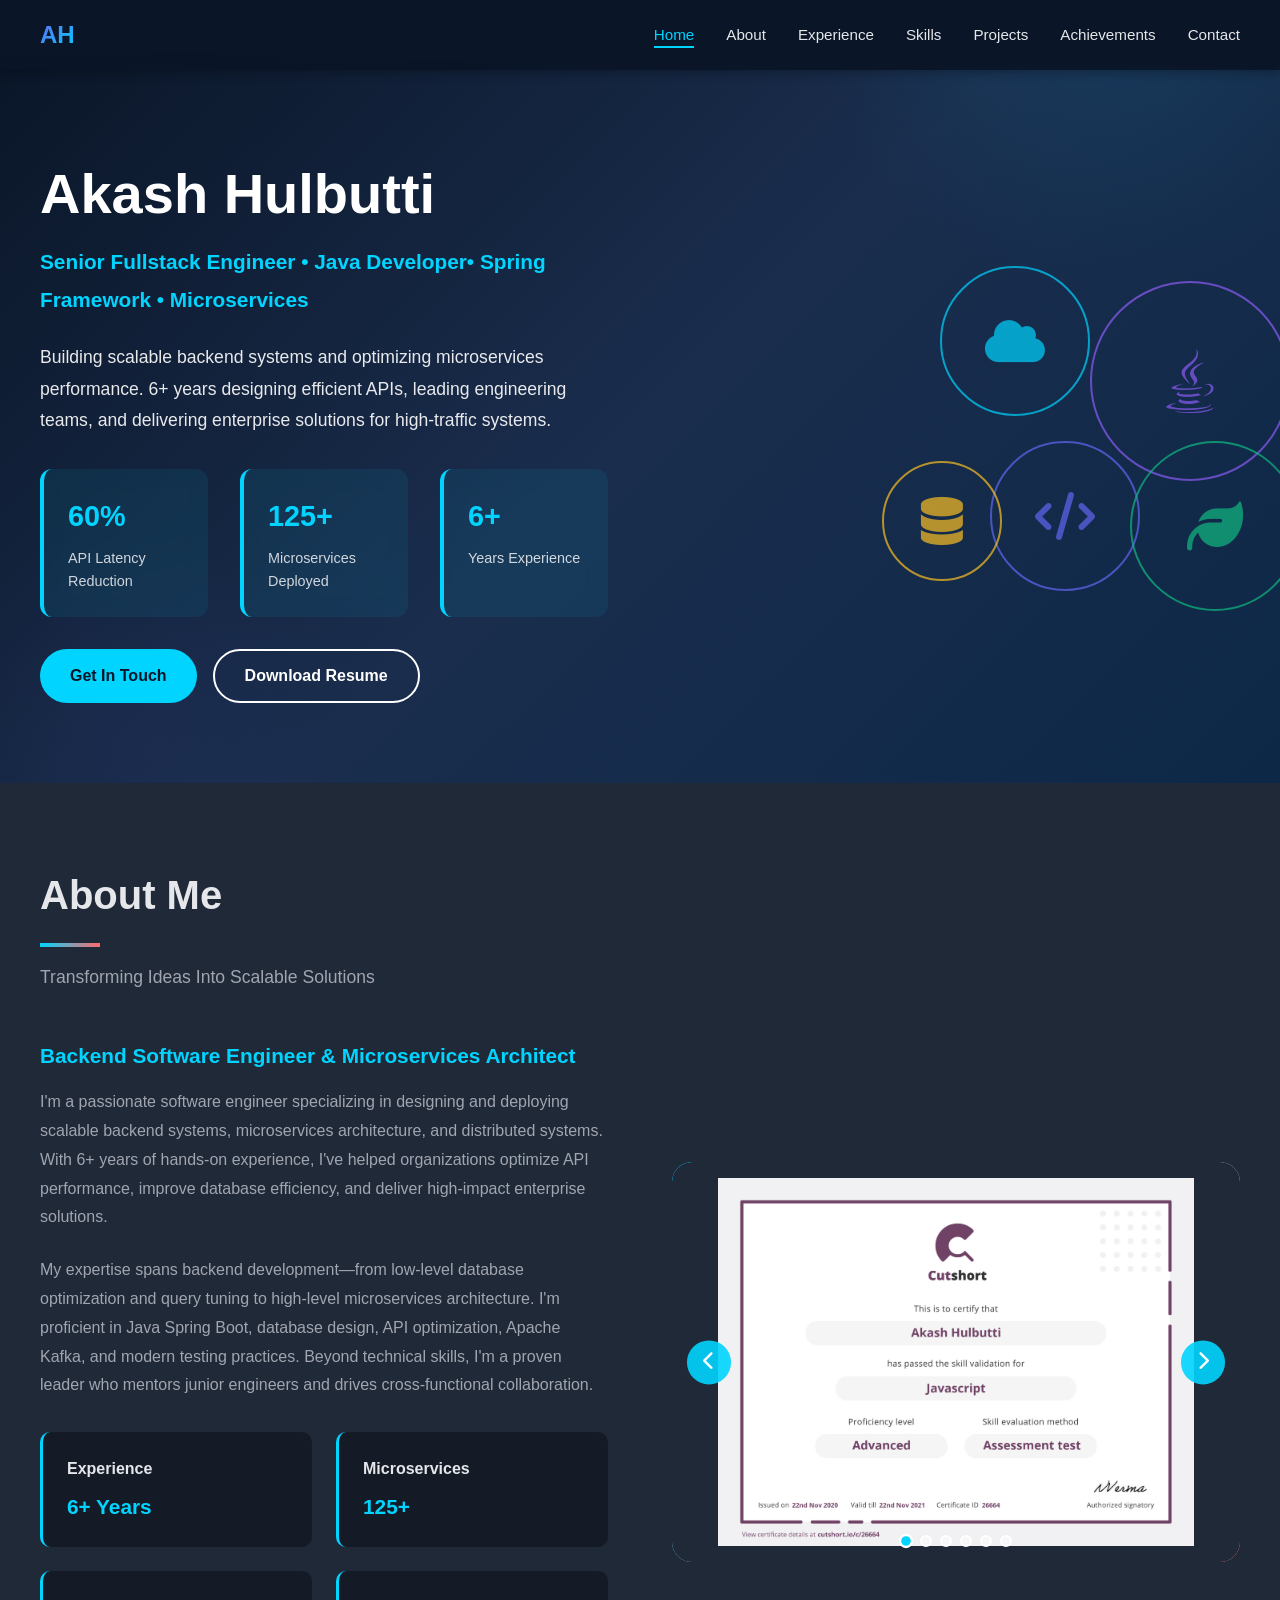
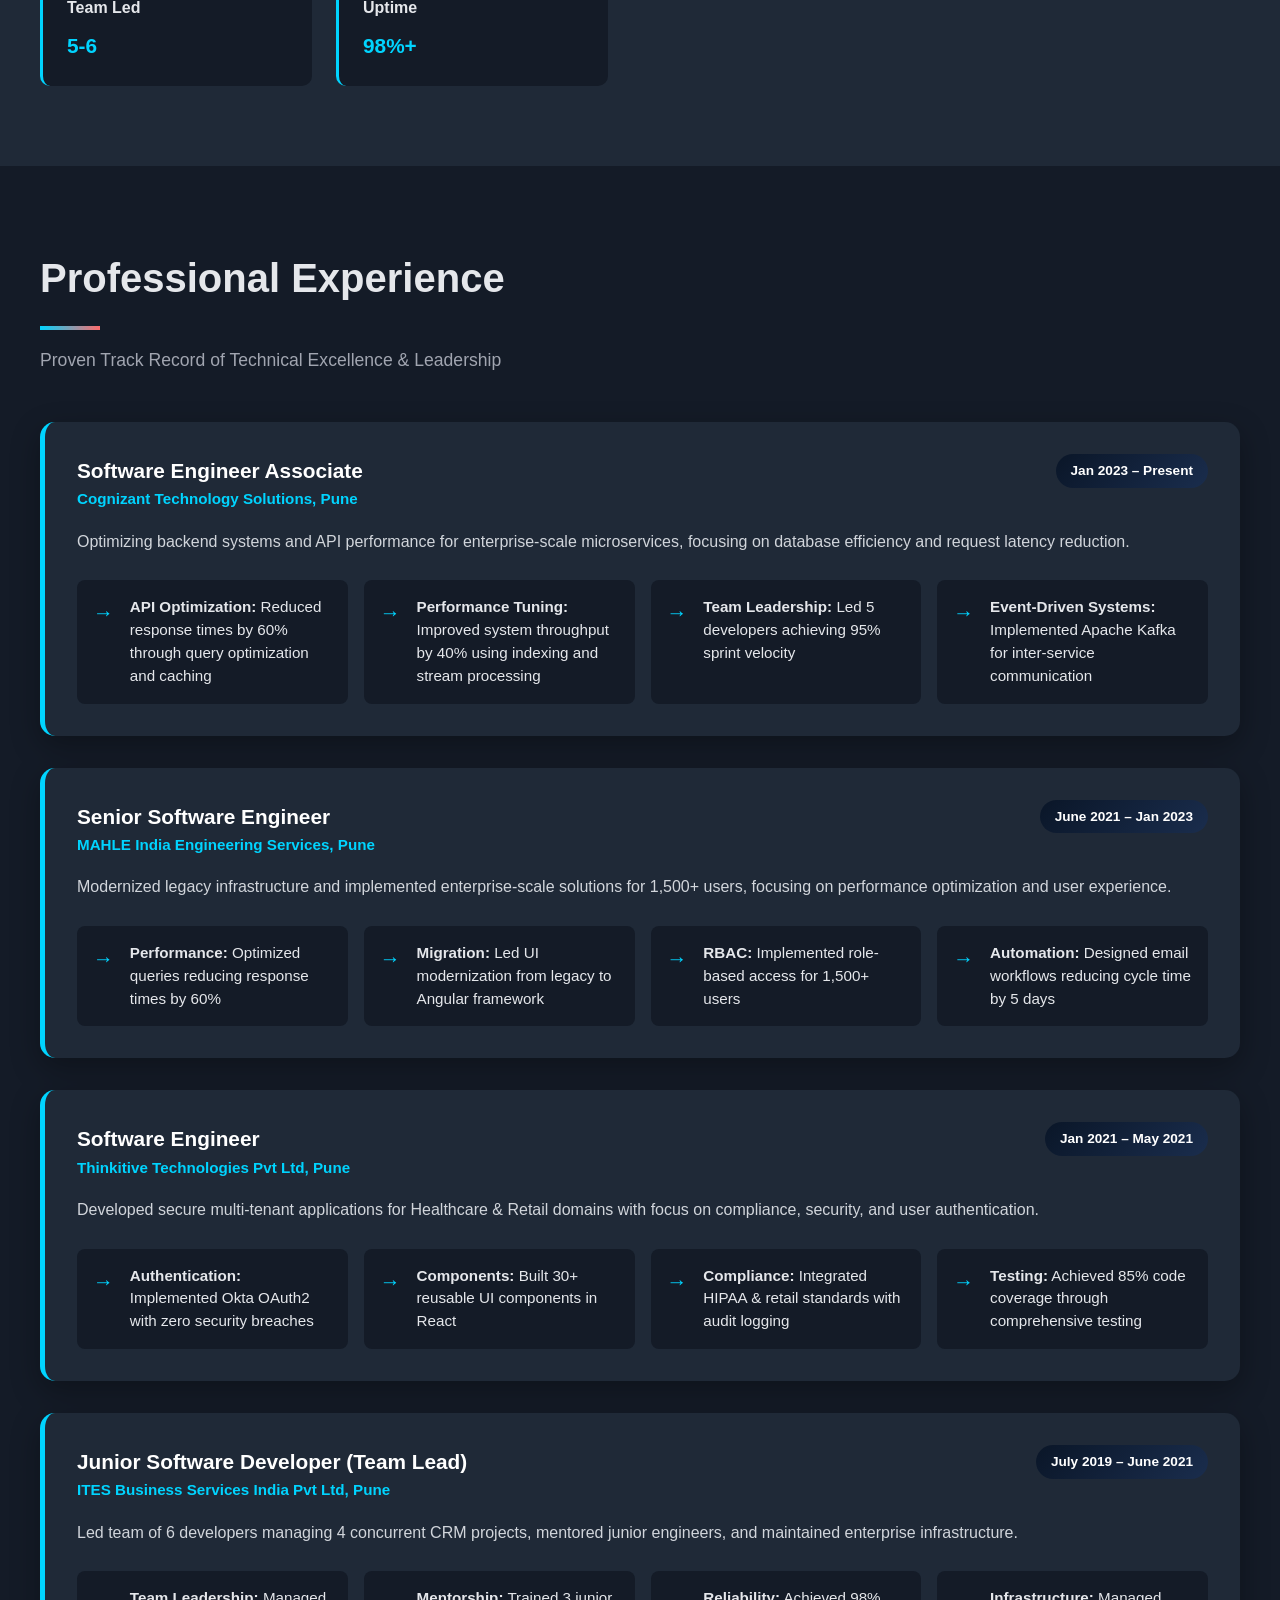
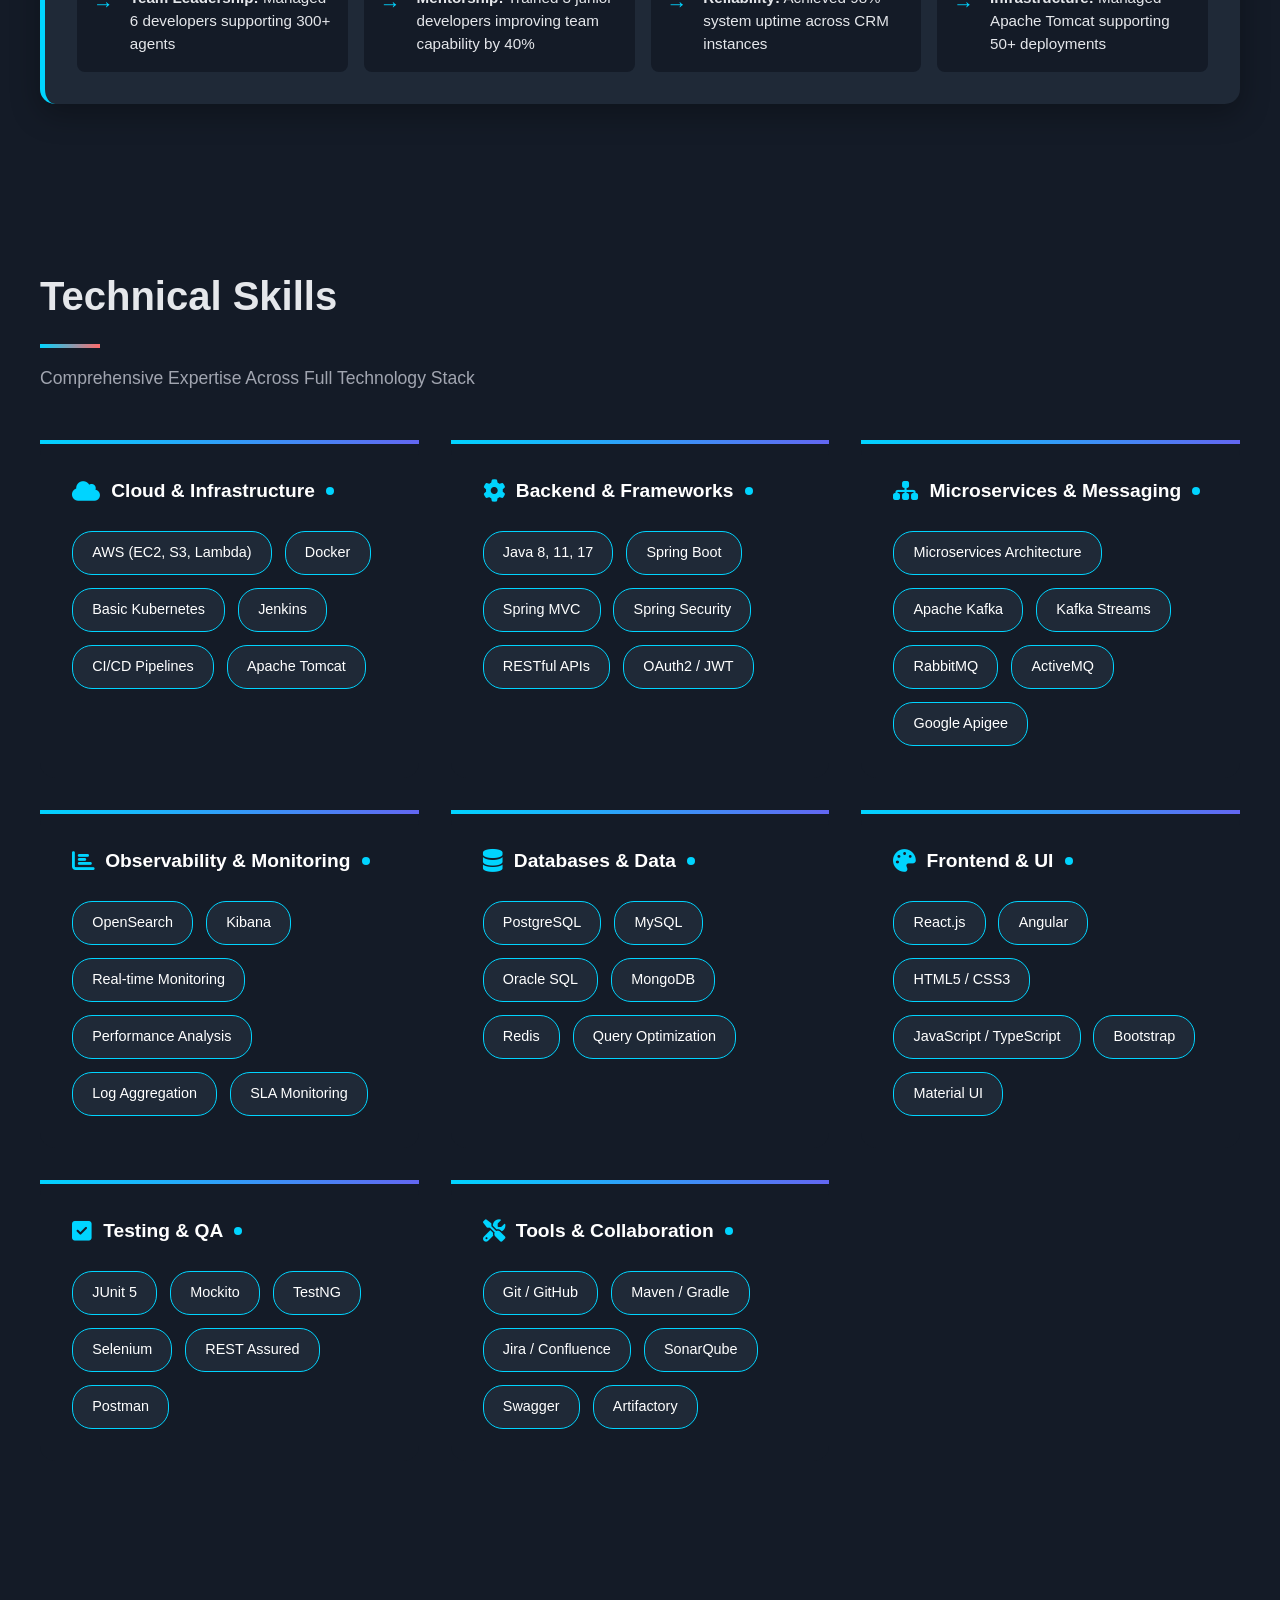
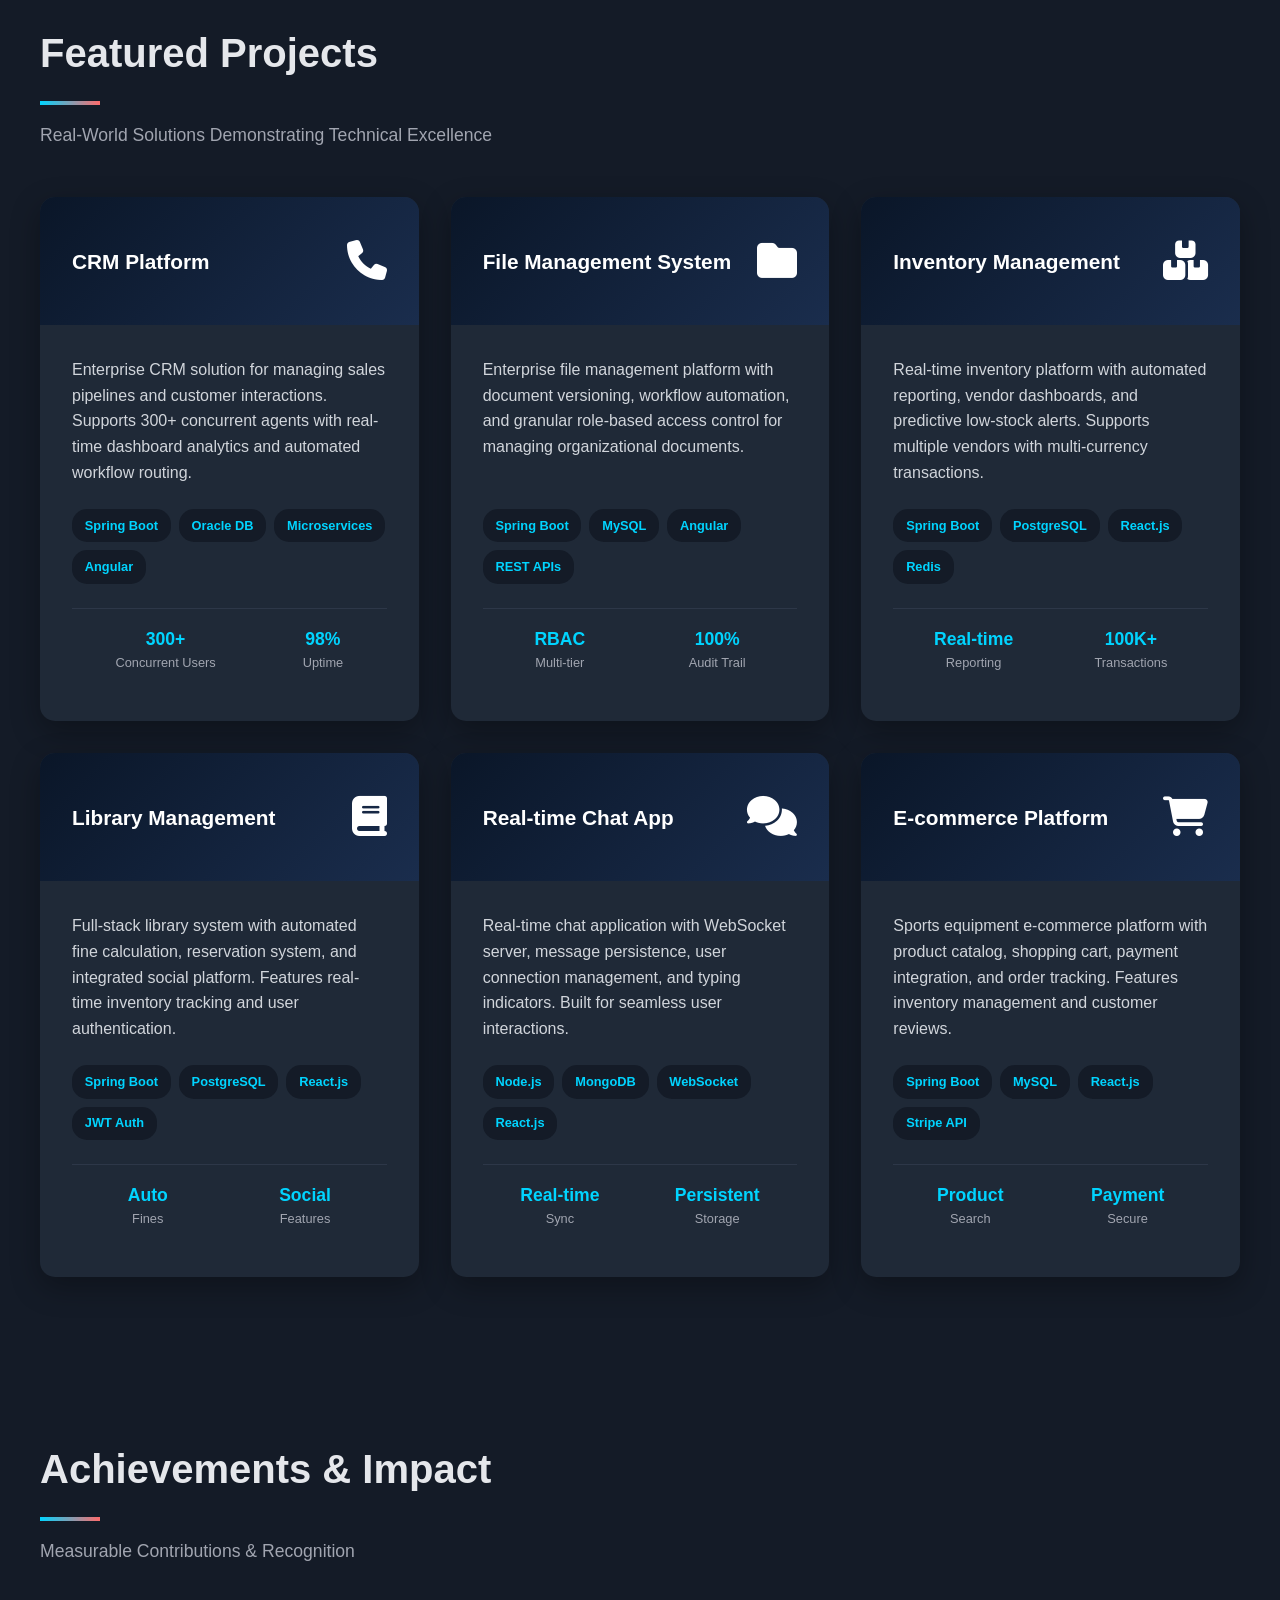
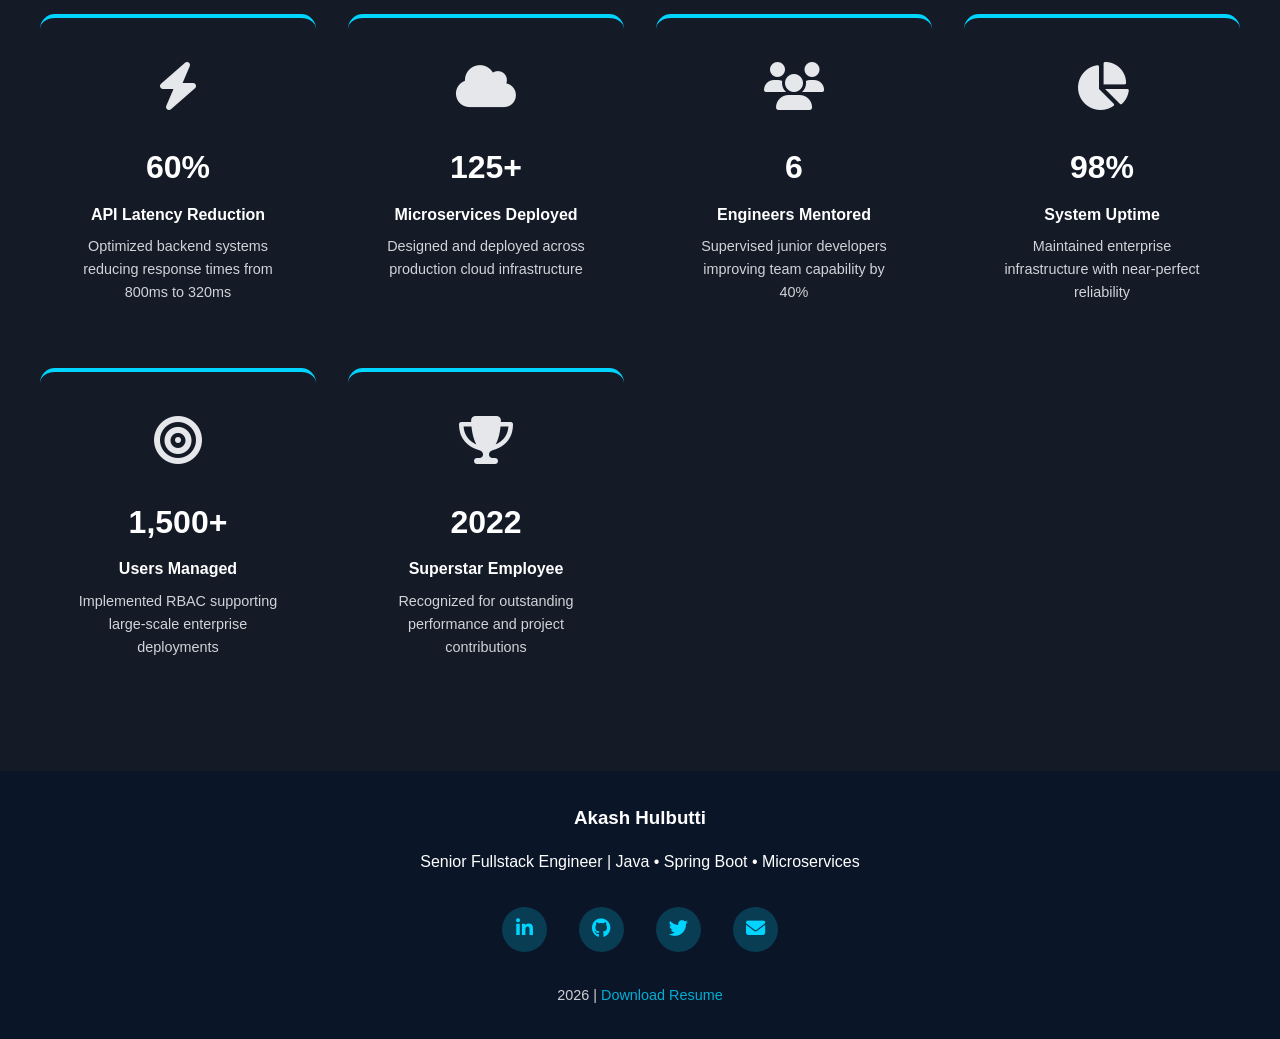
==== commit e5502d56: "updated responsiveness to smaller devices" ====
--- a/index.html
+++ b/index.html
@@ -119,6 +119,7 @@
         .hero {
             margin-top: 60px;
             padding: 80px 2rem;
+            padding-top: 100px;
             background: linear-gradient(135deg, var(--primary-color) 0%, var(--secondary-color) 50%, #0d2847 100%);
             color: white;
             position: relative;
@@ -1223,6 +1224,11 @@
 
         /* ===================== MEDIUM-LARGE SCREENS (992px - 1199px) ===================== */
         @media (max-width: 1199px) and (min-width: 992px) {
+            .hero {
+                margin-top: 55px;
+                padding-top: 90px;
+            }
+
             .hero-text h1 {
                 font-size: 3rem;
             }
@@ -1239,7 +1245,7 @@
         /* ===================== TABLETS (768px - 991px) ===================== */
         @media (max-width: 991px) {
             header {
-                padding: 0.8rem 1.5rem;
+                display: none;
             }
 
             .nav-links {
@@ -1253,7 +1259,8 @@
 
             .hero {
                 padding: 50px 1.5rem;
-                margin-top: 60px;
+                margin-top: 0;
+                padding-top: 50px;
             }
 
             .hero-content {
@@ -1355,7 +1362,7 @@
             }
 
             header {
-                padding: 0.7rem 1rem;
+                display: none;
             }
 
             .nav-links {
@@ -1369,7 +1376,8 @@
 
             .hero {
                 padding: 40px 1rem;
-                margin-top: 60px;
+                margin-top: 0;
+                padding-top: 40px;
             }
 
             .hero-text h1 {
@@ -1597,7 +1605,7 @@
         /* ===================== PHONES (375px - 575px) ===================== */
         @media (max-width: 575px) {
             header {
-                padding: 0.6rem 0.8rem;
+                display: none;
             }
 
             nav {
@@ -1618,7 +1626,8 @@
 
             .hero {
                 padding: 30px 1rem;
-                margin-top: 50px;
+                margin-top: 0;
+                padding-top: 30px;
             }
 
             .hero-text h1 {
@@ -1958,7 +1967,7 @@
         /* ===================== ULTRA-SMALL PHONES (Below 375px) ===================== */
         @media (max-width: 374px) {
             header {
-                padding: 0.5rem 0.5rem;
+                display: none;
             }
 
             .logo {
@@ -1972,7 +1981,8 @@
 
             .hero {
                 padding: 25px 0.75rem;
-                margin-top: 45px;
+                margin-top: 0;
+                padding-top: 25px;
             }
 
             .hero-text h1 {
